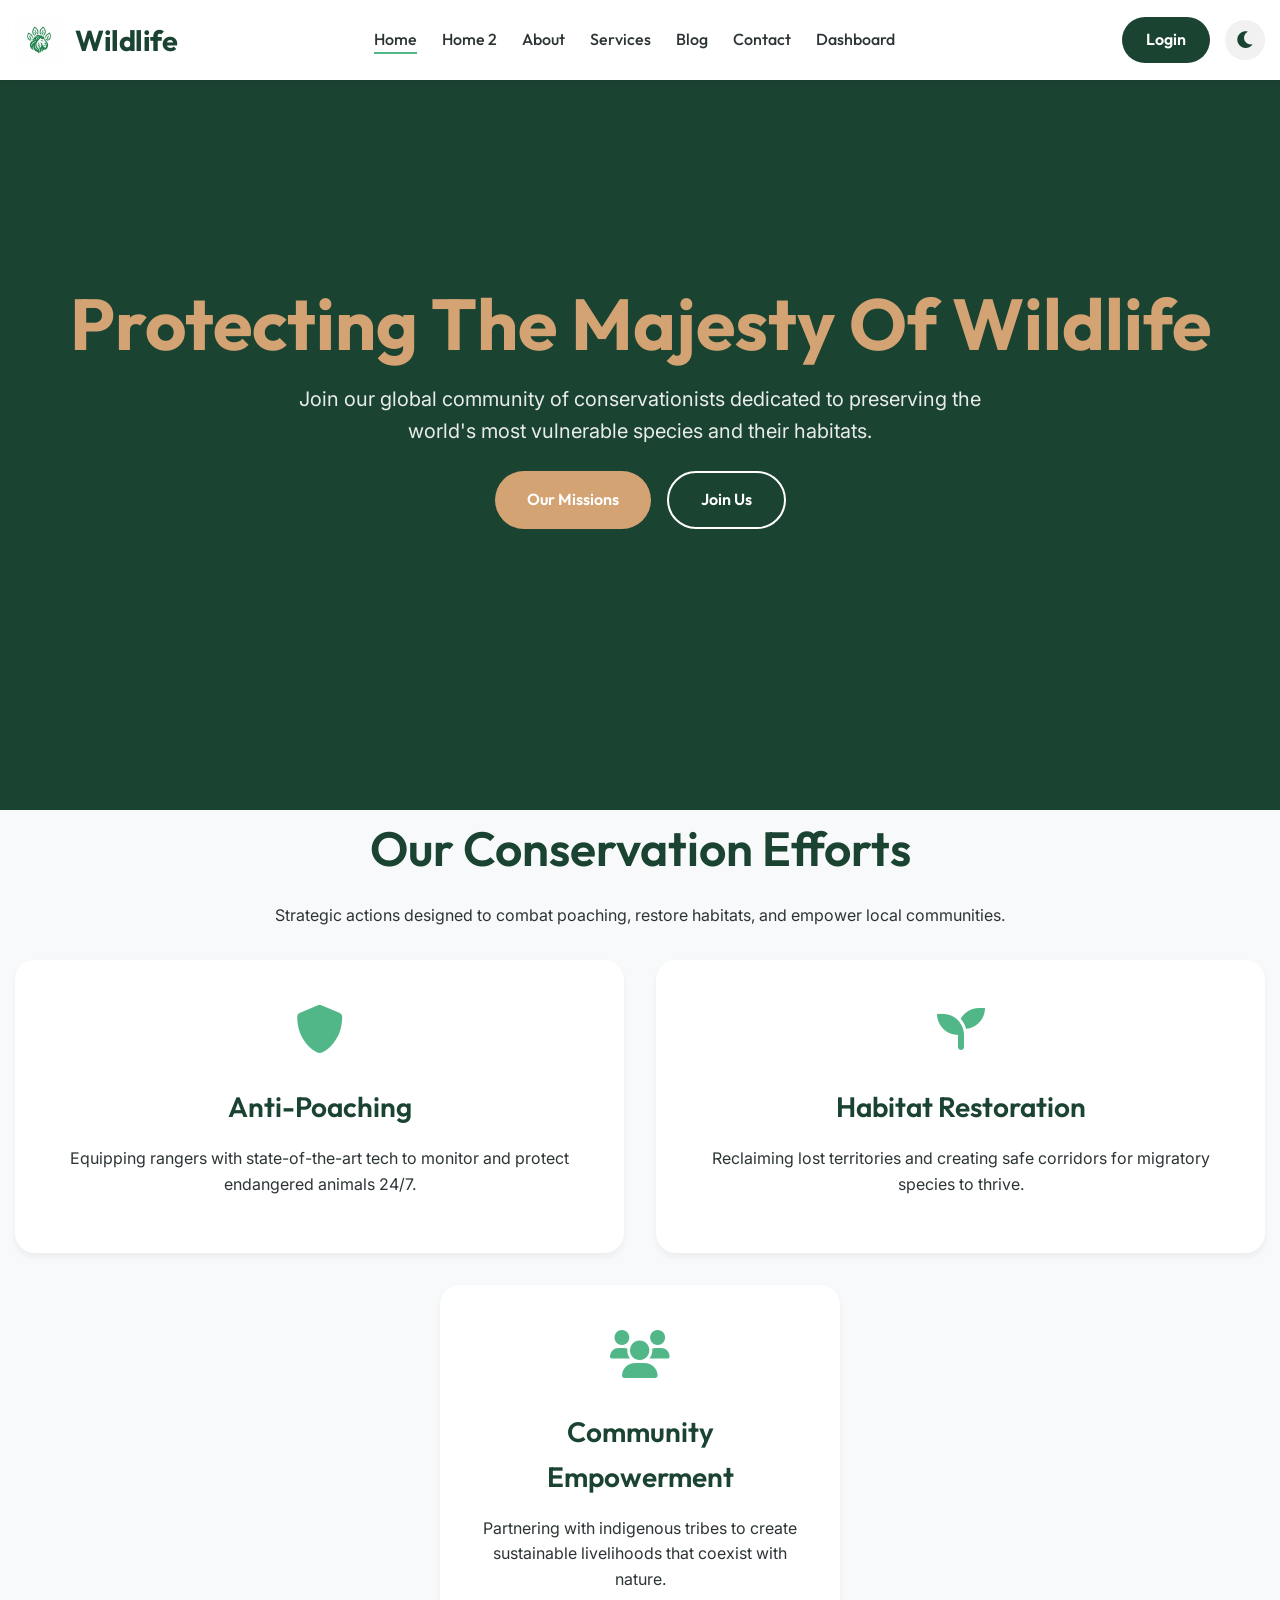
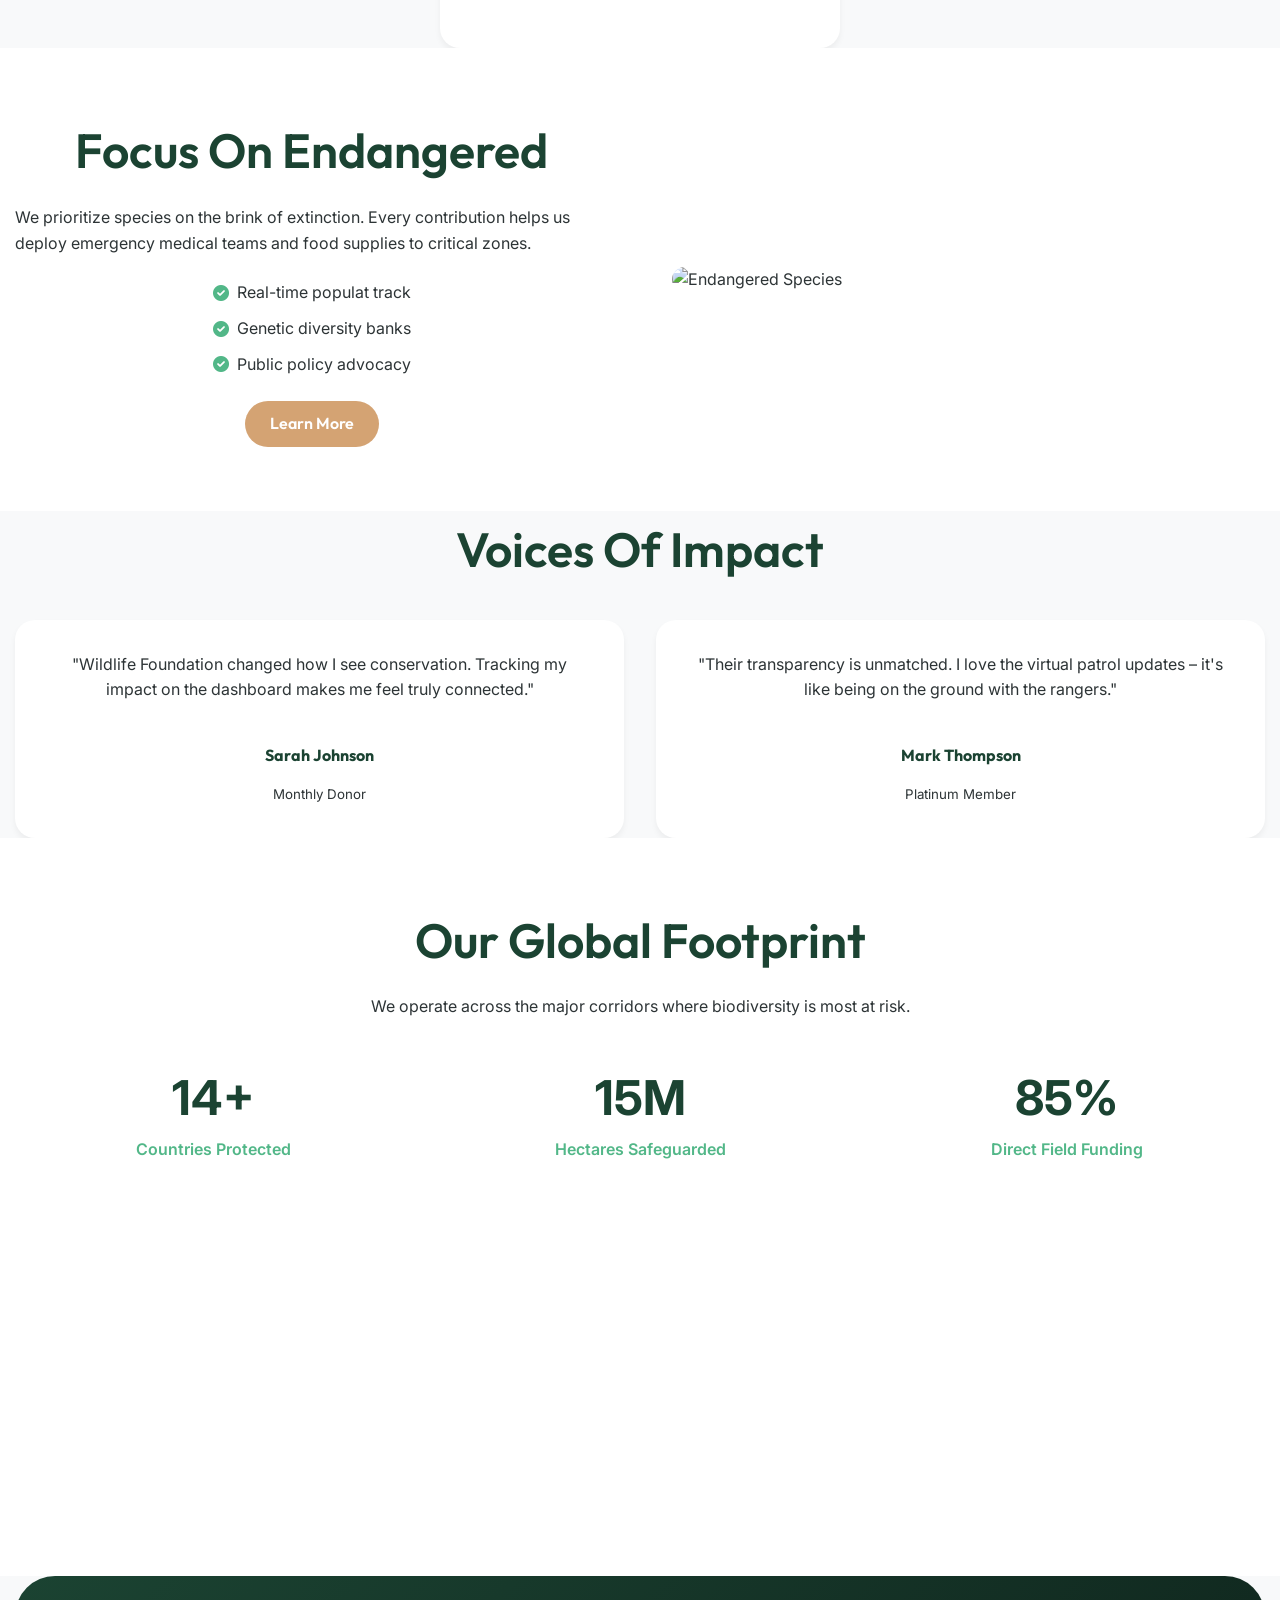
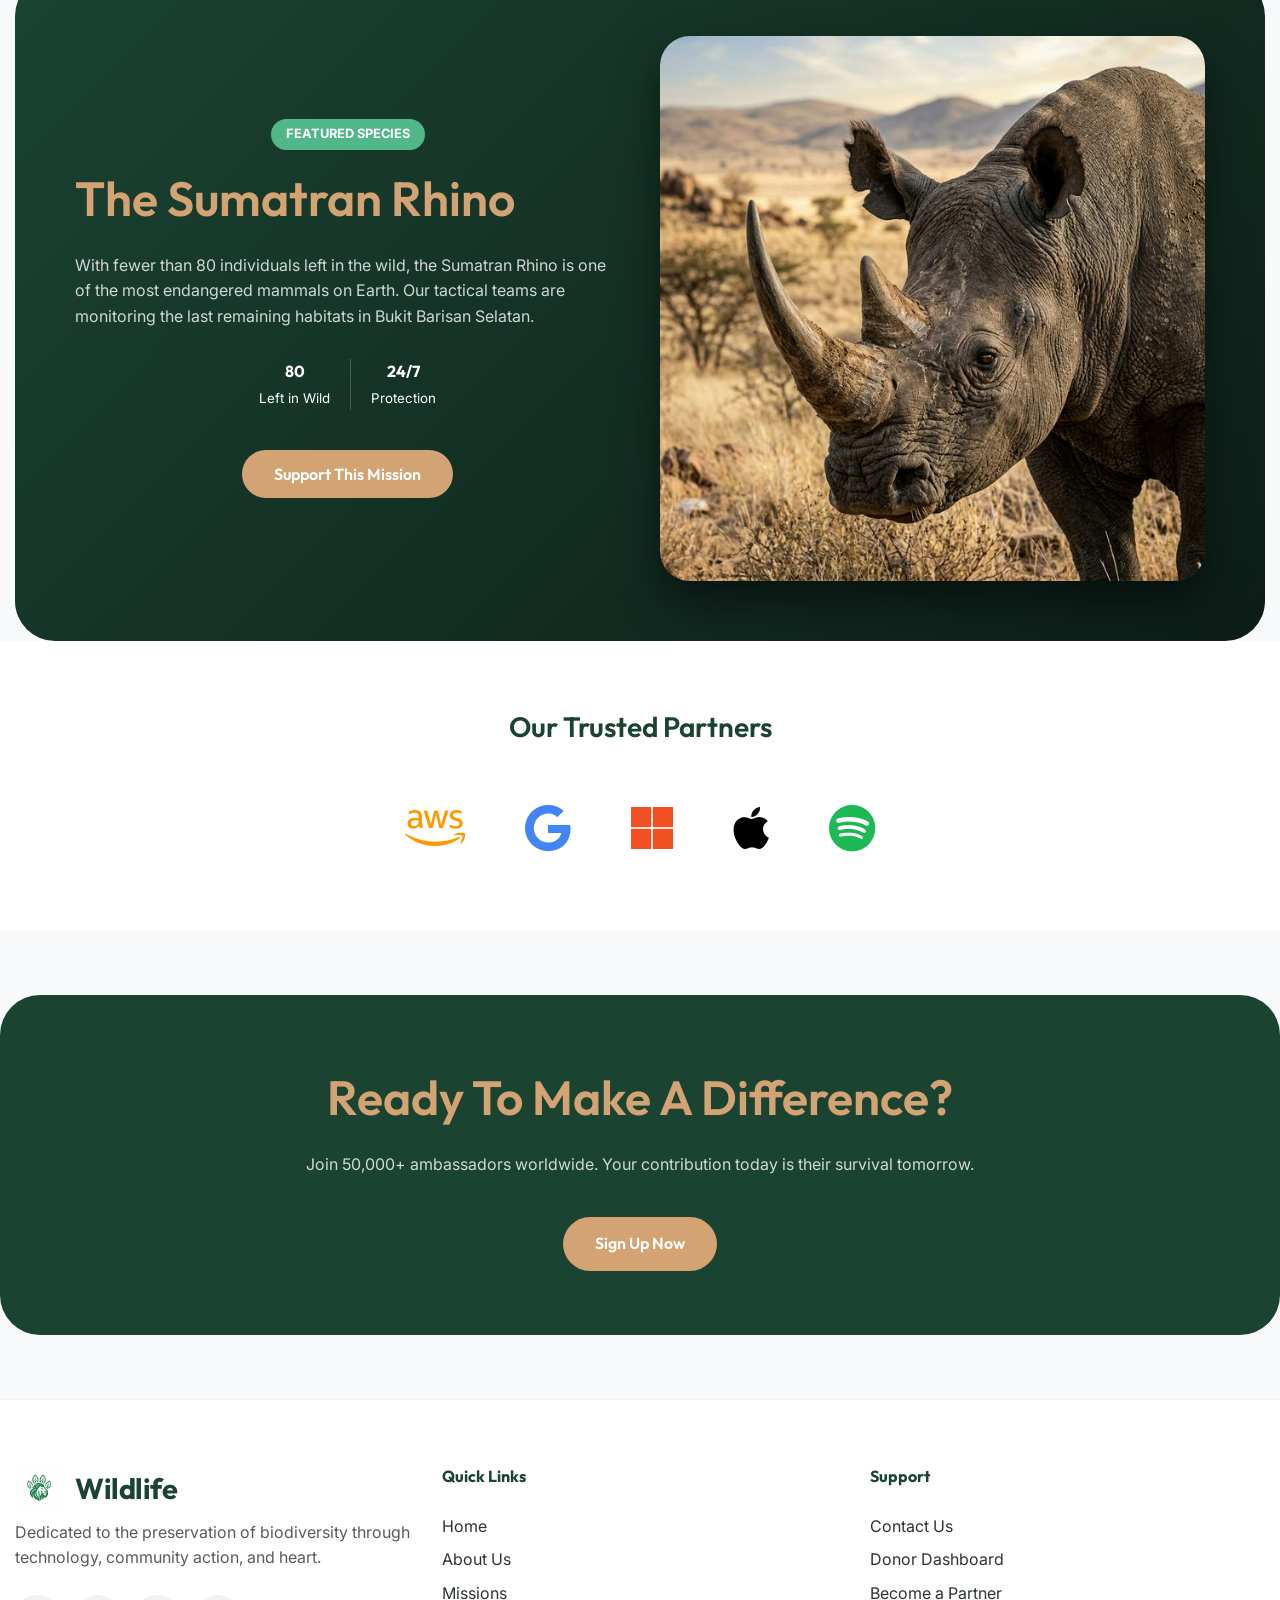
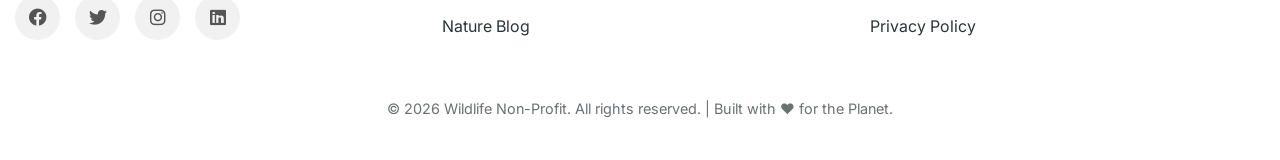
==== pages/index.html @ 568a752e "Initial commit" ====
<!DOCTYPE html>
<html lang="en">
<head>
    <link rel="stylesheet" href="https://cdnjs.cloudflare.com/ajax/libs/font-awesome/6.5.0/css/all.min.css">
    <meta charset="UTF-8">
    <meta name="viewport" content="width=device-width, initial-scale=1.0">
    <title>Wildlife - Protect Our Planet's Natural Heritage</title>
    <meta name="description" content="Join our mission to protect endangered species and their habitats. Track your impact on our donor dashboard and support global conservation.">
    
    <!-- Google Fonts -->
    <link rel="preconnect" href="https://fonts.googleapis.com">
    <link rel="preconnect" href="https://fonts.gstatic.com" crossorigin>
    <link href="https://fonts.googleapis.com/css2?family=Outfit:wght@300;400;600;700&family=Inter:wght@300;400;500;600&display=swap" rel="stylesheet">
    
    <!-- Icons -->
    <link rel="stylesheet" href="https://cdnjs.cloudflare.com/ajax/libs/font-awesome/6.0.0/css/all.min.css">
    
    <!-- Stylesheets -->
    <link rel="stylesheet" href="../assets/css/style.css">
    <link rel="stylesheet" href="../assets/css/dark-mode.css">
    <link rel="stylesheet" href="../assets/css/rtl.css">
    
    <!-- Favicon -->
    <link rel="icon" type="image/png" href="../assets/images/favicon.png">

    <style>
        .highlight-img {
            width: 100%;
            height: 400px;
            object-fit: cover;
            border-radius: 20px;
            margin-bottom: var(--space-l);
        }
    </style>
</head>
<body class="main-site">

    <!-- Navbar -->
    <nav class="navbar">
        <div class="container navbar-content">
            <a href="index.html" class="brand">
                <img src="../assets/images/favicon.png" alt="Wildlife" class="brand-logo">
                <span class="brand-text">Wildlife</span>
            </a>

            <ul class="nav-links">
                <li><a href="index.html" class="nav-item active">Home</a></li>
                <li><a href="home2.html" class="nav-item">Home 2</a></li>
                <li><a href="about.html" class="nav-item">About</a></li>
                <li><a href="services.html" class="nav-item">Services</a></li>
                <li><a href="blog.html" class="nav-item">Blog</a></li>
                <li><a href="contact.html" class="nav-item">Contact</a></li>
                <li><a href="dashboard.html" class="nav-item">Dashboard</a></li>
            </ul>

            <div class="nav-actions">
                <a href="login.html" class="btn btn-primary login-btn">Login</a>
                <div class="theme-toggle">
                    <i class="fas fa-moon"></i>
                </div>
                <div class="hamburger">
                    <span></span>
                    <span></span>
                    <span></span>
                </div>
            </div>
        </div>
    </nav>

    <!-- Hero Section -->
    <section class="hero-section">
        <img src="https://www.shutterstock.com/image-photo/ing-lion-cub-wildlife-animals-600nw-2597617703.jpg" alt="Wildlife Majesty" class="hero-image">
        <div class="container hero-content">
            <h1>Protecting the Majesty of Wildlife</h1>
            <p>Join our global community of conservationists dedicated to preserving the world's most vulnerable species and their habitats.</p>
            <div class="hero-btns">
                <a href="services.html" class="btn btn-secondary">Our Missions</a>
                <a href="register.html" class="btn btn-outline" style="border-color: #fff; color: #fff;">Join Us</a>
            </div>
        </div>
    </section>

    <!-- Services Section -->
    <section class="container reveal">
        <h2>Our Conservation Efforts</h2>
        <p>Strategic actions designed to combat poaching, restore habitats, and empower local communities.</p>
        <div class="cards-grid">
            <div class="card">
                <div class="card-icon"><i class="fas fa-shield-alt"></i></div>
                <h3>Anti-Poaching</h3>
                <p>Equipping rangers with state-of-the-art tech to monitor and protect endangered animals 24/7.</p>
            </div>
            <div class="card">
                <div class="card-icon"><i class="fas fa-seedling"></i></div>
                <h3>Habitat Restoration</h3>
                <p>Reclaiming lost territories and creating safe corridors for migratory species to thrive.</p>
            </div>
            <div class="card">
                <div class="card-icon"><i class="fas fa-users"></i></div>
                <h3>Community Empowerment</h3>
                <p>Partnering with indigenous tribes to create sustainable livelihoods that coexist with nature.</p>
            </div>
        </div>
    </section>

    <!-- Highlights Section -->
    <section style="background-color: var(--white);" class="reveal">
        <div class="container">
            <div style="display: grid; grid-template-columns: repeat(auto-fit, minmax(350px, 1fr)); gap: var(--space-xxl); align-items: center;">
                <div class="text-start">
                    <h2>Focus on Endangered</h2>
                    <p style="text-align: left; margin-left: 0;">We prioritize species on the brink of extinction. Every contribution helps us deploy emergency medical teams and food supplies to critical zones.</p>
                    <ul style="text-align: left; margin-bottom: var(--space-l);">
                        <li><i class="fas fa-check-circle" style="color: var(--accent-color);"></i> Real-time populat track</li>
                        <li><i class="fas fa-check-circle" style="color: var(--accent-color);"></i> Genetic diversity banks</li>
                        <li><i class="fas fa-check-circle" style="color: var(--accent-color);"></i> Public policy advocacy</li>
                    </ul>
                    <a href="services.html" class="btn btn-secondary">Learn More</a>
                </div>
                <div
                    class="img-box">
    <img src="https://meclarkeconsulting.com/wp-content/uploads/2021/06/unicorn_2.jpeg"
         alt="Endangered Species"></div>
            </div>
        </div>
    </section>

    <!-- Testimonials -->
    <section class="container reveal">
        <h2>Voices of Impact</h2>
        <div class="cards-grid">
            <div class="card">
                <p>"Wildlife Foundation changed how I see conservation. Tracking my impact on the dashboard makes me feel truly connected."</p>
                <h4 style="margin-top: var(--space-m);">Sarah Johnson</h4>
                <small>Monthly Donor</small>
            </div>
            <div class="card">
                <p>"Their transparency is unmatched. I love the virtual patrol updates – it's like being on the ground with the rangers."</p>
                <h4 style="margin-top: var(--space-m);">Mark Thompson</h4>
                <small>Platinum Member</small>
            </div>
        </div>
    </section>

    <!-- EXTRA SECTION 1: GLOBAL IMPACT MAP -->
    <section style="background-color: var(--white);" class="reveal">
        <div class="container text-center">
            <h2>Our Global Footprint</h2>
            <p>We operate across the major corridors where biodiversity is most at risk.</p>
            <div class="impact-stats">
                <div class="stat-box">
                    <div style="font-size: 3rem; color: var(--primary-color); font-weight: 700;">14+</div>
                    <div style="color: var(--accent-color); font-weight: 600;">Countries Protected</div>
                </div>
                <div class="stat-box">
                    <div style="font-size: 3rem; color: var(--primary-color); font-weight: 700;">15M</div>
                    <div style="color: var(--accent-color); font-weight: 600;">Hectares Safeguarded</div>
                </div>
                <div class="stat-box">
                    <div style="font-size: 3rem; color: var(--primary-color); font-weight: 700;">85%</div>
                    <div style="color: var(--accent-color); font-weight: 600;">Direct Field Funding</div>
                </div>
            </div>
            <div style="margin-top: 50px; border-radius: 30px; overflow: hidden; height: 300px;">
    <iframe 
        src="https://www.google.com/maps?q=0,0&z=2&output=embed"
        width="100%" 
        height="100%" 
        style="border:0;" 
        allowfullscreen="" 
        loading="lazy">
    </iframe>
</div>
        </div>
    </section>

    <!-- EXTRA SECTION 2: SPECIES OF THE MONTH -->
        <section class="container reveal">
            <div class="species-highlight">
                <div class="species-info">
                    <span style="background: var(--accent-color); padding: 5px 15px; border-radius: 20px; font-size: 0.8rem; font-weight: 700; text-transform: uppercase;">Featured Species</span>
                    <h2>The Sumatran Rhino</h2>
                    <p>With fewer than 80 individuals left in the wild, the Sumatran Rhino is one of the most endangered mammals on Earth. Our tactical teams are monitoring the last remaining habitats in Bukit Barisan Selatan.</p>
                    <div style="display: flex; gap: 20px; margin-top: 30px; justify-content: center;">
                        <div style="text-align: center; border-right: 1px solid rgba(255,255,255,0.2); padding-right: 20px;">
                            <h4 style="color: white; margin: 0;">80</h4>
                            <small>Left in Wild</small>
                        </div>
                        <div style="text-align: center;">
                            <h4 style="color: white; margin: 0;">24/7</h4>
                            <small>Protection</small>
                        </div>
                    </div>
                    <button class="btn btn-secondary" style="margin-top: 40px;">Support This Mission</button>
                </div>
                <div>
                    <img src="../assets/images/endangered.png" alt="Rhino" style="width: 100%; border-radius: 30px; box-shadow: 0 20px 40px rgba(0,0,0,0.5);">
                </div>
            </div>
        </section>

    <!-- EXTRA SECTION 3: PARTNERS & AMBASSADORS -->
    <section style="background-color: var(--white);" class="reveal">
    <div class="container text-center">
        <h3 class="partners-title">Our Trusted Partners</h3>

        <div class="partners">
            <i class="fab fa-aws"></i>
            <i class="fab fa-google"></i>
            <i class="fab fa-microsoft"></i>
            <i class="fab fa-apple"></i>
            <i class="fab fa-spotify"></i>
        </div>
    </div>
</section>

    <!-- CTA -->
    <section class="container reveal" style="padding: var(--space-xxl) 0;">
        <div style="background: var(--primary-color); padding: var(--space-xxl); border-radius: 40px; color: var(--white); text-align: center;">
            <h2 style="color: var(--secondary-color);">Ready to make a difference?</h2>
            <p style="color: rgba(255,255,255,0.8);">Join 50,000+ ambassadors worldwide. Your contribution today is their survival tomorrow.</p>
            <a href="register.html" class="btn btn-secondary" style="margin-top: var(--space-m);">Sign Up Now</a>
        </div>
    </section>

    <!-- Footer -->
    <footer>
        <div class="container">
            <div class="footer-grid">
                <div class="footer-col">
                    <a href="index.html" class="brand">
                        <img src="../assets/images/favicon.png" alt="Wildlife" class="brand-logo">
                        <span class="brand-text">Wildlife</span>
                    </a>
<p class="footer-desc">
    Dedicated to the preservation of biodiversity through technology, community action, and heart.
</p>                    <div class="social-links">
                        <a href="#"><i class="fab fa-facebook"></i></a>
                        <a href="#"><i class="fab fa-twitter"></i></a>
                        <a href="#"><i class="fab fa-instagram"></i></a>
                        <a href="#"><i class="fab fa-linkedin"></i></a>
                    </div>
                </div>
                <div class="footer-col">
                    <h4>Quick Links</h4>
                    <ul class="footer-links">
                        <li><a href="index.html">Home</a></li>
                        <li><a href="about.html">About Us</a></li>
                        <li><a href="services.html">Missions</a></li>
                        <li><a href="blog.html">Nature Blog</a></li>
                    </ul>
                </div>
                <div class="footer-col">
                    <h4>Support</h4>
                    <ul class="footer-links">
                        <li><a href="contact.html">Contact Us</a></li>
                        <li><a href="dashboard.html">Donor Dashboard</a></li>
                        <li><a href="register.html">Become a Partner</a></li>
                        <li><a href="#">Privacy Policy</a></li>
                    </ul>
                </div>
            </div>
            <div class="footer-bottom">
                <p>&copy; 2026 Wildlife Non-Profit. All rights reserved. | Built with &hearts; for the Planet.</p>
            </div>
        </div>
    </footer>

    <!-- Scripts -->
    <script src="../assets/js/main.js"></script>
</body>
</html>
---- assets/css/style.css ----
/*
    Wildlife Conservation Non-Profit - Premium Website Design System
    Created by: Antigravity
    Primary Color: Deep Jungle Green
    Secondary Color: Earthy Sand
    Accent: Leaf Green
*/

@import url('https://fonts.googleapis.com/css2?family=Outfit:wght@300;400;600;700&family=Inter:wght@300;400;500;600&display=swap');

:root {
    /* Color Palette */
    --primary-color: #1B4332;
    --secondary-color: #D4A373;
    --accent-color: #52B788;
    --text-color: #2D3436;
    --text-light: #636E72;
    --bg-color: #F8F9FA;
    --white: #FFFFFF;
    --dark-bg: #0C1D17;
    --error: #D63031;
    --success: #00B894;

    /* Typography */
    --font-heading: 'Outfit', sans-serif;
    --font-body: 'Inter', sans-serif;

    /* Spacing */
    --space-xs: 4px;
    --space-s: 8px;
    --space-m: 16px;
    --space-l: 24px;
    --space-xl: 32px;
    --space-xxl: 64px;

    /* Transitions */
    --transition: all 0.3s cubic-bezier(0.4, 0, 0.2, 1);
    
    /* Shadow */
    --shadow: 0 10px 30px rgba(0, 0, 0, 0.1);
    --shadow-soft: 0 4px 6px rgba(0, 0, 0, 0.05);

    /* Container Width */
    --container-width: 1200px;
}

/* Reset & Base */
*, *::before, *::after {
    margin: 0;
    padding: 0;
    box-sizing: border-box;
}

html {
    scroll-behavior: smooth;
    font-size: 16px;
}

body {
    font-family: var(--font-body);
    color: var(--text-color);
    background-color: var(--bg-color);
    line-height: 1.6;
    overflow-x: hidden;
    transition: var(--transition);
}

img {
    max-width: 100%;
    display: block;
}

a {
    text-decoration: none;
    color: inherit;
    transition: var(--transition);
}

ul {
    list-style: none;
}

/* Global Alignment Rules */
h1, h2, h3, h4, h5, h6 {
    font-family: var(--font-heading);
    text-align: center;
    margin-bottom: var(--space-m);
    color: var(--primary-color);
    text-transform: capitalize;
}

p {
    text-align: center;
    max-width: 800px;
    margin: 0 auto var(--space-l);
}

.container {
    max-width: var(--container-width);
    margin: 0 auto;
    padding: 0 var(--space-l);
}

section {
    padding: var(--space-xxl) 0;
}

/* Typography Scale */
h1 { font-size: clamp(2.5rem, 5vw, 4rem); font-weight: 700; line-height: 1.2; }
h2 { font-size: clamp(2rem, 4vw, 3rem); font-weight: 600; }
h3 { font-size: 1.75rem; font-weight: 600; }

/* Buttons */
.btn {
    display: inline-flex;
    align-items: center;
    justify-content: center;
    padding: 14px 32px;
    border-radius: 50px;
    font-weight: 600;
    cursor: pointer;
    border: none;
    transition: var(--transition);
    gap: 8px;
    font-family: var(--font-heading);
    font-size: 1rem;
    text-align: center;
}

.btn-primary {
    background-color: var(--primary-color);
    color: var(--white);
}

.btn-primary:hover {
    background-color: var(--accent-color);
    transform: translateY(-3px);
    box-shadow: 0 10px 20px rgba(82, 183, 136, 0.3);
}

.btn-secondary {
    background-color: var(--secondary-color);
    color: var(--white);
}

.btn-secondary:hover {
    background-color: var(--primary-color);
    transform: translateY(-3px);
}

.btn-outline {
    border: 2px solid var(--primary-color);
    color: var(--primary-color);
    background: transparent;
}

.btn-outline:hover {
    background-color: var(--primary-color);
    color: var(--white);
}

/* Navbar */
.navbar {
    position: fixed;
    top: 0;
    left: 0;
    width: 100%;
    height: 80px;
    background-color: var(--white) !important;
    backdrop-filter: blur(10px);
    z-index: 1000;
    display: flex;
    align-items: center;
    box-shadow: var(--shadow-soft);
    transition: var(--transition);
}

.navbar-content {
    display: flex;
    justify-content: space-between;
    align-items: center;
    width: 100%;
}

/* Standard Branding System */
.brand {
    display: inline-flex;
    align-items: center;
    gap: 12px;
    font-family: var(--font-heading);
    text-decoration: none;
    transition: var(--transition);
}

.brand-logo {
    height: 48px;
    width: auto;
    object-fit: contain;
}

.brand-text {
    font-size: 1.8rem;
    font-weight: 700;
    letter-spacing: -0.5px;
    color: var(--primary-color) !important; /* Force brand color in both themes */
}

/* Header & Navbar Fixes */
.main-site .navbar-content {
    display: flex;
    justify-content: space-between !important; /* Force spread for main site (Left/Center/Right) */
    align-items: center;
}

.main-site .nav-actions {
    display: flex;
    align-items: center;
    gap: 15px;
}

.nav-links {
    display: flex;
    gap: 25px;
    align-items: center;
    margin-right: 30px;
}

/* Footer Fixes */
footer {
    background-color: var(--white) !important;
    color: var(--text-color) !important;
    border-top: 1px solid rgba(0,0,0,0.05);
}

footer .brand-text {
    color: var(--primary-color) !important;
}

footer h4 { color: var(--primary-color) !important; }
footer .footer-links a, footer p { color: var(--text-color) !important; }

/* Dark Mode Overrides for Consistency */
[data-theme="dark"] .navbar {
    background-color: #e8f5e9 !important; /* Very light green for header in dark mode */
}

[data-theme="dark"] footer {
    background-color: #e8f5e9 !important; /* Very light green to match header */
}

[data-theme="dark"] .nav-links a,
[data-theme="dark"] .brand-text {
    color: #1b4332 !important; /* Keep text dark green for contrast */
}
@media (min-width: 769px) {
    [data-theme="dark"] .nav-links {
        background: transparent !important; /* Remove unwanted box only on desktop */
    }
}
.nav-item {
    font-weight: 500;
    font-family: var(--font-heading);
    position: relative;
}

.nav-item::after {
    content: '';
    position: absolute;
    bottom: -5px;
    left: 0;
    width: 0;
    height: 2px;
    background-color: var(--accent-color);
    transition: var(--transition);
}

.nav-item:hover::after,
.nav-item.active::after {
    width: 100%;
}

.theme-toggle {
    cursor: pointer;
    font-size: 1.2rem;
    padding: 8px;
    border-radius: 50%;
    background: #f1f2f6;
    display: flex;
    align-items: center;
    justify-content: center;
}

.login-btn {
    padding: 10px 24px !important;
}

/* Card System */
.cards-grid {
    display: grid;
    grid-template-columns: 1fr;
    gap: var(--space-xl);
    margin-top: var(--space-xl);
}

@media (min-width: 600px) {
    .cards-grid {
        grid-template-columns: repeat(2, 1fr);
    }
}

@media (min-width: 1024px) {
    .cards-grid {
        grid-template-columns: repeat(auto-fit, minmax(300px, 1fr));
    }
}

.card {
    background: var(--white);
    padding: var(--space-xl);
    border-radius: 20px;
    box-shadow: var(--shadow-soft);
    display: flex;
    flex-direction: column;
    align-items: center;
    text-align: center;
    transition: var(--transition);
    height: 100%; /* Equal height */
    justify-content: center;
}

.card:hover {
    transform: translateY(-10px);
    box-shadow: var(--shadow);
}

.card-icon {
    font-size: 3rem;
    margin-bottom: var(--space-m);
    color: var(--accent-color);
}

/* Footer */
footer {
    background-color: var(--primary-color);
    color: var(--white);
    padding: var(--space-xxl) 0 var(--space-m);
}

.footer-grid {
    display: grid;
    grid-template-columns: repeat(auto-fit, minmax(200px, 1fr));
    gap: var(--space-xl);
    margin-bottom: var(--space-xl);
}

.footer-col h4 {
    color: var(--secondary-color);
    text-align: left;
    margin-bottom: var(--space-l);
}

.footer-col p {
    text-align: left;
    margin-left: 0;
    opacity: 0.8;
}

.footer-links li {
    margin-bottom: var(--space-s);
}

.footer-links a:hover {
    color: var(--secondary-color);
    padding-left: 5px;
}

.social-links {
    display: flex;
    gap: var(--space-m);
    margin-top: var(--space-m);
}

.social-links a {
    font-size: 1.5rem;
}

.footer-bottom {
    border-top: 1px solid rgba(255, 255, 255, 0.1);
    padding-top: var(--space-m);
    text-align: center;
    font-size: 0.9rem;
    opacity: 0.7;
}

/* Mobile Nav */
.hamburger {
    display: none;
    cursor: pointer;
    flex-direction: column;
    gap: 6px;
}

.hamburger span {
    width: 25px;
    height: 3px;
    background-color: var(--primary-color);
    border-radius: 3px;
    transition: var(--transition);
}

/* Utilities */
.text-center { text-align: center; }
.m-auto { margin-left: auto; margin-right: auto; }
.flex-center { display: flex; align-items: center; justify-content: center; }
.flex-column { flex-direction: column; }

/* Sticky/Animations */
.reveal {
    opacity: 0;
    transform: translateY(30px);
    transition: all 0.8s ease-out;
}

.reveal.active {
    opacity: 1;
    transform: translateY(0);
}

/* Dark Mode Variables */
[data-theme="dark"] {
    --bg-color: #05110E;
    --text-color: #E0E0E0;
    --white: #0C1D17;
    --shadow-soft: 0 4px 6px rgba(0, 0, 0, 0.5);
    --text-light: #A0A0A0;
    --navbar-bg: rgba(12, 29, 23, 0.9);
}

/* Dark Mode Branding Consistency - Standardized Light Header/Footer for Brand Integrity */
[data-theme="dark"] .navbar {
    background-color: #e8f5e9 !important; /* Very light green */
    color: #1b4332 !important;
    box-shadow: 0 5px 15px rgba(0,0,0,0.2);
}

[data-theme="dark"] footer {
    background-color: #e8f5e9 !important; /* Very light green to match header */
    color: #1b4332 !important;
}

[data-theme="dark"] .brand-text {
    color: #1b4332 !important; /* Consistent dark green brand */
}

[data-theme="dark"] .nav-links a {
    color: #1b4332 !important;
}

[data-theme="dark"] .nav-links {
    background: transparent !important; /* Fix mobile menu background issue */
}

[data-theme="dark"] .brand-logo {
    filter: none !important; /* No inversion - keep original colors on light background */
}

[data-theme="dark"] footer h4,
[data-theme="dark"] footer p,
[data-theme="dark"] footer .footer-links a,
[data-theme="dark"] footer .social-links a {
    color: #1b4332 !important;
}

/* Auth Pages Dark Mode Support */
[data-theme="dark"] .auth-card {
    background-color: #0c1d17;
    color: #e0e0e0;
    box-shadow: 0 30px 60px rgba(0, 0, 0, 0.6);
}

[data-theme="dark"] .auth-card h1 {
    color: var(--secondary-color);
}

[data-theme="dark"] .form-control {
    background-color: #1b4332;
    border-color: rgba(255,255,255,0.1);
    color: white;
}

[data-theme="dark"] .btn-email-alt {
    background-color: #1b4332;
    color: #e0e0e0;
}

/* Mobile Nav & Interactive Tools */
.hamburger {
    display: none;
    cursor: pointer;
    flex-direction: column;
    gap: 6px;
}

.hamburger span {
    width: 25px;
    height: 3px;
    background-color: var(--primary-color);
    border-radius: 3px;
    transition: var(--transition);
}

.theme-toggle {
    cursor: pointer;
    width: 40px;
    height: 40px;
    background-color: #f1f1f1;
    border-radius: 50%;
    display: flex;
    align-items: center;
    justify-content: center;
    color: var(--primary-color);
    transition: var(--transition);
}

.theme-toggle:hover {
    background-color: var(--accent-color);
    color: var(--white);
}

/* Base Hamburger (Hidden on Desktop) */
.hamburger {
    display: none;
    flex-direction: column;
    gap: 5px;
    cursor: pointer;
}

.hamburger span {
    display: block;
    width: 25px;
    height: 3px;
    background-color: var(--primary-color);
    border-radius: 3px;
    transition: var(--transition);
}

[data-theme="dark"] .hamburger span {
    background-color: var(--white);
}

/* Responsive */
@media (max-width: 1024px) {
    .container { max-width: 900px; }
}

@media (max-width: 768px) {
    /* Show hamburger on mobile main site */
    .main-site .hamburger { display: flex; }
    
    /* Neatly center the dynamically moved elements in the mobile menu */
    .nav-links .login-btn { 
        margin-top: 30px; 
        text-align: center; 
        width: 100%;
    }
    .nav-links .theme-toggle { 
        margin-top: 20px; 
        margin-left: auto; 
        margin-right: auto; 
    }

    .nav-links {
        position: fixed;
        right: 0;
        transform: translateX(120%); /* push extra 20% to completely hide the box-shadow edge */
        top: 80px;
        flex-direction: column;
        background-color: var(--white);
        width: 100%;
        height: calc(100vh - 80px);
        padding: var(--space-xl);
        transition: 0.5s transform;
        box-shadow: var(--shadow);
    }
    
    /* Dark mode support for mobile menu */
    [data-theme="dark"] .nav-links {
        background-color: #0c1d17 !important;
        box-shadow: 0 10px 30px rgba(0,0,0,0.5);
        border-radius: 0 0 0 20px; /* Optional clean corners */
        z-index: 1005; /* Ensures it sits tightly above content */
    }

    [data-theme="dark"] .nav-links a {
        color: #ffffff !important;
    }

    [data-theme="dark"] .nav-links a:hover {
        color: var(--accent-color) !important;
    }

    .nav-links.active {
        transform: translateX(0);
    }
}

@media (max-width: 360px) {
    .container { padding: 0 var(--space-m); }
    h1 { font-size: 2rem; }
}
/* --- Responsive Grid & Layout Fixes --- */
.container {
    max-width: var(--container-width);
    margin: 0 auto;
    padding: 0 var(--space-l);
}

.cards-grid {
    display: grid;
    grid-template-columns: 1fr;
    gap: 2rem;
    margin-top: var(--space-xl);
}

@media (min-width: 768px) {
    .cards-grid {
        grid-template-columns: repeat(2, 1fr);
    }
}

@media (min-width: 1024px) {
    .cards-grid {
        grid-template-columns: repeat(auto-fit, minmax(300px, 1fr));
    }
}

/* Extra Sections Styling */
.impact-stats {
    display: flex;
    flex-wrap: wrap;
    justify-content: center;
    gap: 30px;
    margin-top: 40px;
}

.stat-box {
    flex: 1;
    min-width: 260px;
}

.species-highlight {
    background: linear-gradient(135deg, #1b4332 0%, #0c1d17 100%);
    padding: 60px;
    border-radius: 40px;
    color: white;
    display: grid;
    grid-template-columns: repeat(auto-fit, minmax(300px, 1fr));
    gap: 40px;
    align-items: center;
}

.species-info { text-align: left; }
.species-info h2 { color: var(--secondary-color) !important; text-align: left; margin-left: 0; }
.species-info p { text-align: left; color: rgba(255,255,255,0.8); }

.roadmap-grid {
    display: grid;
    grid-template-columns: repeat(auto-fit, minmax(280px, 1fr));
    gap: 30px;
    margin-top: 40px;
}

.roadmap-step {
    text-align: center;
    padding: 30px;
    background: var(--white);
    border-radius: 24px;
    box-shadow: var(--shadow-soft);
}

.roadmap-step .step-num {
    width: 60px;
    height: 60px;
    background: var(--primary-color);
    color: white;
    border-radius: 50%;
    margin: 0 auto 20px;
    display: flex;
    align-items: center;
    justify-content: center;
    font-weight: 700;
}

/* Mobile Overrides (Max 768px) */
@media (max-width: 768px) {
    .species-highlight {
        padding: 40px 20px;
        grid-template-columns: 1fr;
        text-align: center;
    }
    .species-info, .species-info h2, .species-info p {
        text-align: center;
    }
    .species-highlight img {
        max-width: 100%;
        margin-top: 20px;
    }
    .impact-stats {
        flex-direction: column;
    }
}

/* Mobile Small (Max 360px) */
@media (max-width: 360px) {
    .container { padding: 0 15px; }
    h1 { font-size: 2.2rem; }
    section { padding: 40px 0; }
    .btn { width: 100%; }
    .stat-box { min-width: 100%; }
}

/* User Specific Layout Fixes */
.text-start ul {
    text-align: center;
    padding-left: 0;
}

.text-start .btn {
    display: block;
    margin: 0 auto;
}
.cards-grid {
    display: grid;
    grid-template-columns: repeat(2, 1fr); /* 2 cards in first row */
    gap: 2rem;
}

.cards-grid .card:nth-child(3) {
    grid-column: 1 / -1;   /* Take full row */
    justify-self: center;  /* Center horizontally */
    max-width: 400px;      /* Optional: control width */
}

/* User Specific Layout Fix (Mobile 360px Vertical Stack) */
@media (max-width: 360px) {
    .cards-grid {
        grid-template-columns: 1fr !important;
    }
}
/* Center only the list */
.text-start ul {
    text-align: center;
    padding-left: 0;
    list-style: none;
}

.text-start ul li {
    margin-bottom: 10px;
}

/* Center + reduce button width */
.text-start .btn {
    display: block;
    width: fit-content;
    padding: 10px 25px;   /* reduces width */
    margin: 20px auto 0;  /* centers */
}
.text-start ul li {
    display: flex;
    align-items: center;
    justify-content: center;
    gap: 8px;
}
/* Center the badge */
.species-info span {
    display: block;
    width: fit-content;
    margin: 0 auto 10px;
    text-align: center;
}

/* Center the button */
.species-info .btn {
    display: block;
    width: fit-content;
    margin: 40px auto 0;
}
.species-info {
    text-align: center;
}
.partners {
    display: flex;
    flex-wrap: wrap;
    justify-content: center;
    align-items: center;
    gap: 60px;
    margin-top: 40px;
}

.partners i {
    font-size: 3rem;
    transition: all 0.3s ease;
    cursor: pointer;
}

/* FORCE colors (important added) */
.fa-aws { color: #FF9900 !important; }
.fa-google { color: #4285F4 !important; }
.fa-microsoft { color: #F25022 !important; }
.fa-apple { color: #000000 !important; }
.fa-spotify { color: #1DB954 !important; }

/* Hover */
.partners i:hover {
    transform: translateY(-10px) scale(1.2);
    filter: drop-shadow(0 10px 20px rgba(0,0,0,0.3));
}
.partners i {
    all: unset;
    font-family: "Font Awesome 6 Brands";
    font-size: 3rem;
    display: inline-block;
    cursor: pointer;
}
/* Container spacing */
.social-links {
    display: flex;
    gap: 15px;
}

/* Default icon style */
.social-links a {
    width: 45px;
    height: 45px;
    display: flex;
    align-items: center;
    justify-content: center;
    border-radius: 50%;
    background: #f1f1f1;
    color: #555;
    font-size: 18px;
    transition: all 0.3s ease;
    text-decoration: none;
}

/* Hover effects with brand colors */
.social-links a:hover {
    transform: translateY(-6px) scale(1.1);
    color: #fff;
}

/* Individual brand hover colors */
.social-links a:nth-child(1):hover { background: #1877F2; } /* Facebook */
.social-links a:nth-child(2):hover { background: #1DA1F2; } /* Twitter */
.social-links a:nth-child(3):hover { background: #E4405F; } /* Instagram */
.social-links a:nth-child(4):hover { background: #0A66C2; } /* LinkedIn */
.social-links a:hover {
    box-shadow: 0 10px 20px rgba(0,0,0,0.2);
}
/* Footer bottom text */
.footer-bottom p {
    color: #ccc; /* light grey for dark mode */
}
/* Footer text */
.footer-links a,
.footer p {
    color: #ccc;  /* light color for dark mode */
    text-decoration: none;
    transition: 0.3s;
}

/* Hover effect */
.footer-links a:hover {
    color: #fff;
    padding-left: 5px; /* smooth slide effect */
}

/* Footer paragraph */
.footer p {
    color: #ffffff;
    line-height: 1.6;
}

/* Optional: list spacing */
.footer-links li {
    margin-bottom: 8px;
}
.footer-links a:hover {
    color: var(--accent-color);
}
.footer p {
    color: #ffffff !important;
}
.footer-desc {
    color: #aaa;
    line-height: 1.6;
}
body.dark-mode .footer-desc {
    color: #ffffff;
}
.footer-desc {
    color: #ffffff;
    line-height: 1.6;
}
body.dark-mode .footer-desc {
    color: #ccc;
}
/* Standard Hero Section (based on Home 2) */
.hero-section {
    height: 90vh; /* Slightly taller for more impact */
    min-height: 650px;
    background-color: var(--primary-color);
    display: flex;
    align-items: center;
    justify-content: center;
    color: #ffffff;
    position: relative;
    overflow: hidden;
    padding: 0;
}

.hero-image {
    position: absolute;
    top: 0;
    left: 0;
    width: 100%;
    height: 100%;
    object-fit: cover;
    clip-path: none; /* Removed the split-screen clip path */
    filter: blur(5px) brightness(0.4); /* Darkened and blurred for premium background feel */
    opacity: 1;
    z-index: 1;
    transition: var(--transition);
}

.hero-content {
    width: 100%;
    max-width: 900px;
    position: relative;
    z-index: 2;
    text-align: center;
    padding: 0 var(--space-l);
}

.hero-content h1 {
    text-align: center;
    margin-left: auto;
    margin-right: auto;
    color: var(--secondary-color) !important;
    font-size: clamp(2.5rem, 6vw, 4.5rem);
    margin-bottom: var(--space-m);
}

.hero-content p {
    text-align: center;
    margin-left: auto;
    margin-right: auto;
    color: #ffffff !important;
    font-size: 1.25rem;
    max-width: 700px;
    opacity: 0.9;
}

.hero-btns {
    display: flex;
    gap: var(--space-m);
    justify-content: center;
    margin-top: var(--space-l);
}

@media (max-width: 768px) {
    .hero-section { height: auto; min-height: 600px; padding: 120px 0 80px; }
    .hero-content h1 { font-size: 2.8rem; }
    .hero-content p { font-size: 1.1rem; }
    .hero-btns { flex-direction: column; width: 100%; max-width: 300px; margin-left: auto; margin-right: auto; }
}

@media (max-width: 480px) {
    .hero-content h1 { font-size: 2.5rem; }
    .hero-content p { font-size: 1rem; }
}

/* User Specific Layout Fixes */
.text-start ul {
    text-align: center;
    padding-left: 0;
}

.text-start .btn {
    display: block;
    margin: 0 auto;
}
.cards-grid {
    display: grid;
    grid-template-columns: repeat(2, 1fr); /* 2 cards in first row */
    gap: 2rem;
}

.cards-grid .card:nth-child(3) {
    grid-column: 1 / -1;   /* Take full row */
    justify-self: center;  /* Center horizontally */
    max-width: 400px;      /* Optional: control width */
}
/* Center only the list */
.text-start ul {
    text-align: center;
    padding-left: 0;
    list-style: none;
}

.text-start ul li {
    margin-bottom: 10px;
}

/* Center + reduce button width */
.text-start .btn {
    display: block;
    width: fit-content;
    padding: 10px 25px;   /* reduces width */
    margin: 20px auto 0;  /* centers */
}
.text-start ul li {
    display: flex;
    align-items: center;
    justify-content: center;
    gap: 8px;
}
/* Center the badge */
.species-info span {
    display: block;
    width: fit-content;
    margin: 0 auto 10px;
    text-align: center;
}

/* Center the button */
.species-info .btn {
    display: block;
    width: fit-content;
    margin: 40px auto 0;
}
.species-info {
    text-align: center;
}
.partners {
    display: flex;
    flex-wrap: wrap;
    justify-content: center;
    align-items: center;
    gap: 60px;
    margin-top: 40px;
}

.partners i {
    font-size: 3rem;
    transition: all 0.3s ease;
    cursor: pointer;
}

/* FORCE colors (important added) */
.fa-aws { color: #FF9900 !important; }
.fa-google { color: #4285F4 !important; }
.fa-microsoft { color: #F25022 !important; }
.fa-apple { color: #000000 !important; }
.fa-spotify { color: #1DB954 !important; }

/* Hover */
.partners i:hover {
    transform: translateY(-10px) scale(1.2);
    filter: drop-shadow(0 10px 20px rgba(0,0,0,0.3));
}
.partners i {
    all: unset;
    font-family: "Font Awesome 6 Brands";
    font-size: 3rem;
    display: inline-block;
    cursor: pointer;
}
/* Container spacing */
.social-links {
    display: flex;
    gap: 15px;
}

/* Default icon style */
.social-links a {
    width: 45px;
    height: 45px;
    display: flex;
    align-items: center;
    justify-content: center;
    border-radius: 50%;
    background: #f1f1f1;
    color: #555;
    font-size: 18px;
    transition: all 0.3s ease;
    text-decoration: none;
}

/* Hover effects with brand colors */
.social-links a:hover {
    transform: translateY(-6px) scale(1.1);
    color: #fff;
}

/* Individual brand hover colors */
.social-links a:nth-child(1):hover { background: #1877F2; } /* Facebook */
.social-links a:nth-child(2):hover { background: #1DA1F2; } /* Twitter */
.social-links a:nth-child(3):hover { background: #E4405F; } /* Instagram */
.social-links a:nth-child(4):hover { background: #0A66C2; } /* LinkedIn */
.social-links a:hover {
    box-shadow: 0 10px 20px rgba(0,0,0,0.2);
}
/* Footer bottom text */
.footer-bottom p {
    color: #ccc; /* light grey for dark mode */
}
/* Footer text */
.footer-links a,
.footer p {
    color: #ccc;  /* light color for dark mode */
    text-decoration: none;
    transition: 0.3s;
}

/* Hover effect */
.footer-links a:hover {
    color: #fff;
    padding-left: 5px; /* smooth slide effect */
}

/* Footer paragraph */
.footer p {
    color: #ffffff;
    line-height: 1.6;
}

/* Optional: list spacing */
.footer-links li {
    margin-bottom: 8px;
}
.footer-links a:hover {
    color: var(--accent-color);
}
.footer p {
    color: #ffffff !important;
}
.footer-desc {
    color: #aaa;
    line-height: 1.6;
}
body.dark-mode .footer-desc {
    color: #ffffff;
}
.footer-desc {
    color: #ffffff;
    line-height: 1.6;
}
body.dark-mode .footer-desc {
    color: #ccc;
}
/* Center buttons inside service section */
.service-info .btn {
    display: block;
    width: fit-content;
    margin: 2rem auto 0; /* center horizontally */
}
/* Center the list container */
.service-info ul {
    display: flex;
    flex-direction: column;
    align-items: center;   /* centers horizontally */
    padding-left: 0;
    list-style: none;
}

/* Align icon + text properly */
.service-info ul li {
    display: flex;
    align-items: center;
    justify-content: center;
    gap: 8px;
    margin-bottom: 8px;
}
.savanna-img {
    width: 100%;
    max-width: 800px;
    height: auto;
    display: block;
    margin: var(--space-xl) auto;
    border-radius: 40px;
    box-shadow: var(--shadow);
}

/* Extra safety for small screens */
@media (max-width: 480px) {
    .savanna-img {
        border-radius: 20px;
        margin: 20px auto;
    }
}
.ambassador-grid {
    display: grid;
    grid-template-columns: repeat(2, 1fr); /* 2 cards */
    gap: var(--space-xl);
    margin-top: var(--space-m);
}

/* Center the 3rd card */
.ambassador-grid .card:nth-child(3) {
    grid-column: 1 / -1;   /* full row */
    justify-self: center;  /* center horizontally */
    max-width: 400px;
}

/* Remove any overflow issues */
.ambassador-grid .card {
    width: 100%;
}
@media (max-width: 768px) {
    .ambassador-grid {
        grid-template-columns: 1fr; /* stack */
    }

    .ambassador-grid .card:nth-child(3) {
        grid-column: auto;
        max-width: 100%;
    }
}
/* ===== GALLERY GRID ===== */
.gallery-grid {
    display: grid;
    grid-template-columns: repeat(4, 1fr); /* Desktop 4x4 */
    gap: 15px;
    margin-top: 40px;
}

/* ===== IMAGE STYLE ===== */
.gallery-grid img {
    width: 100%;
    height: 200px;
    object-fit: cover;
    border-radius: 15px;
    transition: transform 0.3s ease;
}

/* ===== HOVER EFFECT ===== */
.gallery-grid img:hover {
    transform: scale(1.05);
}

/* ===== TABLET & MOBILE (2x2) ===== */
@media (max-width: 768px) {
    .gallery-grid {
        grid-template-columns: repeat(2, 1fr);
    }
}

/* ===== EXTRA SMALL DEVICES (360px) ===== */
@media (max-width: 480px) {
    .gallery-grid img {
        height: 150px;
    }
}
/* Section spacing (prevents footer overlap) */
.newsletter-section {
    margin: 60px 0;
}

/* Box styling */
.newsletter-box {
    background: var(--accent-color);
    padding: 50px;
    border-radius: 30px;
    color: var(--primary-color);
    text-align: center;
}

/* Text */
.newsletter-box h2,
.newsletter-box p {
    color: var(--primary-color);
}

/* Form layout */
.newsletter-form {
    display: flex;
    max-width: 600px;
    margin: 30px auto 0;
    gap: 10px;
}

/* Input */
.newsletter-form input {
    flex: 1;
    padding: 15px;
    border-radius: 12px;
    border: none;
    outline: none;
}

/* Button fix */
.newsletter-form .btn {
    white-space: nowrap;
}

/* 🔥 MOBILE FIX (360px) */
@media (max-width: 480px) {
    .newsletter-box {
        padding: 25px;
    }

    .newsletter-form {
        flex-direction: column; /* stack input + button */
    }

    .newsletter-form .btn {
        width: 100%; /* full width button */
    }
}
/* Wrapper prevents overflow */
.highlight-img-wrapper {
    width: 100%;
    overflow: hidden;
}

/* Image responsive fix */
.highlight-img {
    width: 100%;
    max-width: 100%;
    height: auto;
    display: block;
    border-radius: 20px;
}

/* Mobile fix (360px) */
@media (max-width: 480px) {
    .highlight-img {
        border-radius: 15px;
    }
}
.highlight-img:hover {
    transform: scale(1.03);
    transition: 0.3s;
}
/* Prevent ANY horizontal scroll */
body {
    overflow-x: hidden;
}

/* Fix container overflow */
.container {
    width: 100%;
    max-width: 100%;
    padding-left: 15px;
    padding-right: 15px;
    box-sizing: border-box;
}

/* Image wrapper */
.img-box {
    width: 100%;
    max-width: 100%;
    overflow: hidden;
}

/* Image fix */
.img-box img {
    width: 100%;
    max-width: 100%;
    height: auto;
    display: block;
    object-fit: cover;
    border-radius: 20px;
}

/* 🔥 MAIN FIX (your issue is here) */
@media (max-width: 480px) {

    /* Fix grid causing overflow */
    div[style*="grid-template-columns"] {
        grid-template-columns: 1fr !important;
    }

    /* Remove large min widths */
    * {
        min-width: 0 !important;
    }
}
/* DARK MODE SYSTEM ALIGNMENT FOR AUTH PAGES (Matching Contact Card) */
[data-theme="dark"] .auth-card {
    background-color: #0c1d17;
    color: #e0e0e0;
    box-shadow: 0 30px 60px rgba(0, 0, 0, 0.6);
}

/* Inputs in dark mode matching contact */
[data-theme="dark"] .form-control {
    background-color: #1b4332;
    border: 1px solid rgba(255,255,255,0.05);
    color: #ffffff;
}

[data-theme="dark"] .form-control::placeholder {
    color: rgba(255,255,255,0.4);
}

/* Labels */
[data-theme="dark"] label {
    color: #cccccc;
}

/* Divider lines */
[data-theme="dark"] hr {
    border-top: 1px solid rgba(255,255,255,0.1) !important;
}

/* OR text */
[data-theme="dark"] .social-auth span {
    color: #aaaaaa;
}

/* Forgot password link */
.forgot-password {
    text-align: right;
    margin-top: 8px;
}

.forgot-password a {
    font-size: 0.85rem;
    color: var(--primary-color);
    text-decoration: none;
    font-weight: 500;
}

.forgot-password a:hover {
    text-decoration: underline;
}

[data-theme="dark"] .forgot-password a {
    color: var(--accent-color);
}

/* Brand Container in Auth Pages */
.brand-container {
    display: flex;
    justify-content: center;
    margin-bottom: 20px;
}

.brand-wrapper {
    display: flex;
    align-items: center;
    gap: 10px;
    text-decoration: none;
}

.brand-wrapper img {
    height: 48px; /* Matching standard brand-logo size */
    width: auto;
}

.brand-wrapper span {
    font-size: 1.8rem;
    font-weight: 700;
    color: var(--primary-color); /* Kept green on all themes */
}

/* Force Auth Brand Text color in dark mode */
[data-theme="dark"] .auth-card .brand-wrapper span,
[data-theme="dark"] .auth-card h1 {
    color: var(--secondary-color);
}
/* Center navbar content */
.navbar-content {
    display: flex;
    justify-content: center; /* center everything */
    align-items: center;
}

/* Ensure brand is centered properly */
.center-brand {
    display: flex;
    align-items: center;
    gap: 10px;
    text-decoration: none;
}

/* Match header styling */
.center-brand .brand-logo {
    height: 40px;
}

.center-brand .brand-text {
    font-size: 1.5rem;
    font-weight: 700;
    color: var(--primary-color);
}

/* ========================================================= */
/* GLOBAL RESPONSIVE OVERFLOW & WIDTH CLAMPING               */
/* ========================================================= */
* {
    max-width: 100%;
}

body {
    overflow-x: hidden;
}

.container {
    max-width: 100%;
    padding-left: 15px;
    padding-right: 15px;
    box-sizing: border-box; /* strictly binds padding inwards */
}

/* Images explicitly clamped without breaking inline icons */
img {
    max-width: 100%;
}

/* Override any remaining large minmax grids dynamically */
@media (max-width: 768px) {
    div[style*="grid-template-columns"],
    .cards-grid,
    .gallery-grid,
    .ambassador-grid,
    .species-highlight {
        grid-template-columns: 1fr !important; 
    }
}
---- assets/css/dark-mode.css ----
/* Dark Mode Specific Overrides */
[data-theme="dark"] body {
    background-color: #05110e;
    color: #e0e0e0;
}

[data-theme="dark"] .card {
    background-color: #0c1d17;
    border: 1px solid rgba(255, 255, 255, 0.05);
}

[data-theme="dark"] .nav-links {
    background-color: #0c1d17;
}

[data-theme="dark"] .btn-outline {
    border-color: #52B788;
    color: #52B788;
}

[data-theme="dark"] .btn-outline:hover {
    background-color: #52B788;
    color: #0c1d17;
}

[data-theme="dark"] .theme-toggle {
    background-color: #1b4332;
    color: #ffce00;
}
---- assets/css/rtl.css ----
/* RTL Support */
[dir="rtl"] body {
    direction: rtl;
    text-align: right;
}

[dir="rtl"] .nav-links {
    right: auto;
    left: -100%;
}

[dir="rtl"] .nav-links.active {
    left: 0;
}

[dir="rtl"] .footer-col h4,
[dir="rtl"] .footer-col p {
    text-align: right;
}

[dir="rtl"] .btn i {
    margin-right: 0;
    margin-left: 8px;
}

[dir="rtl"] .nav-item::after {
    left: auto;
    right: 0;
}
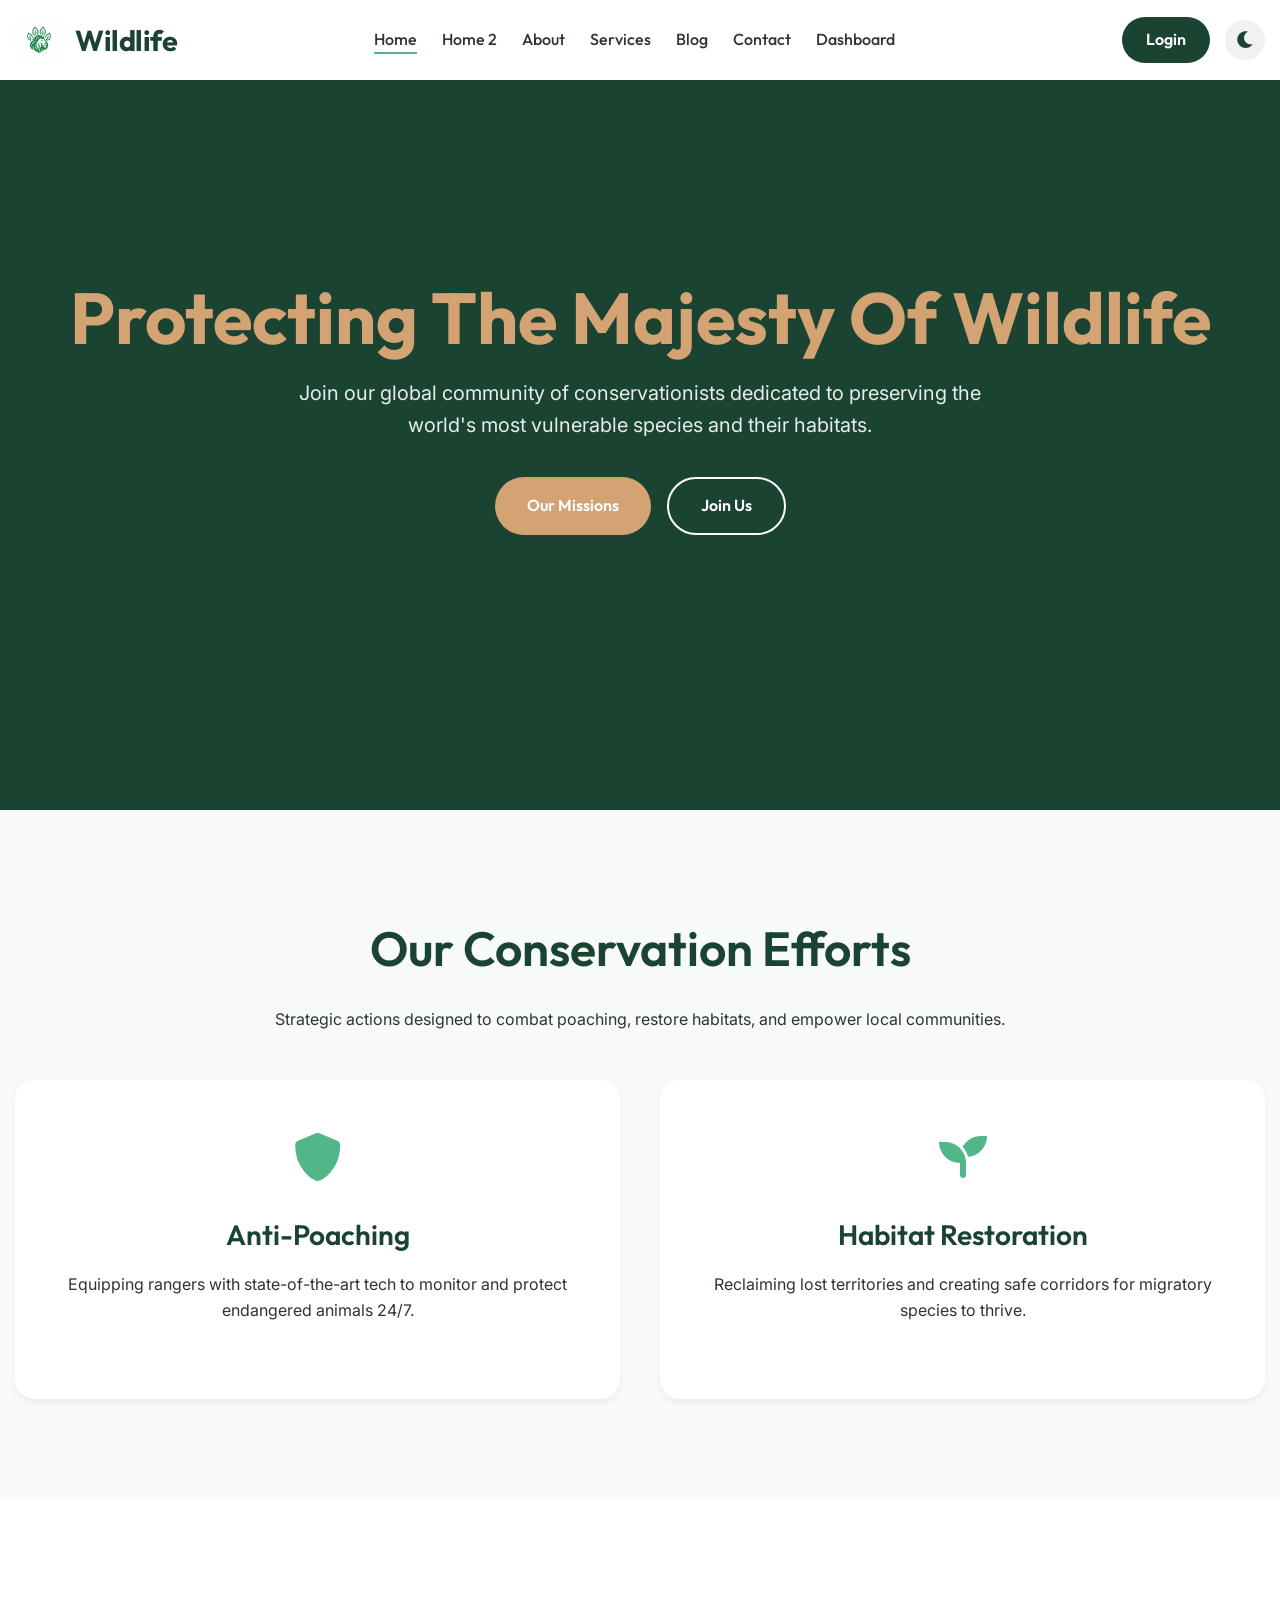
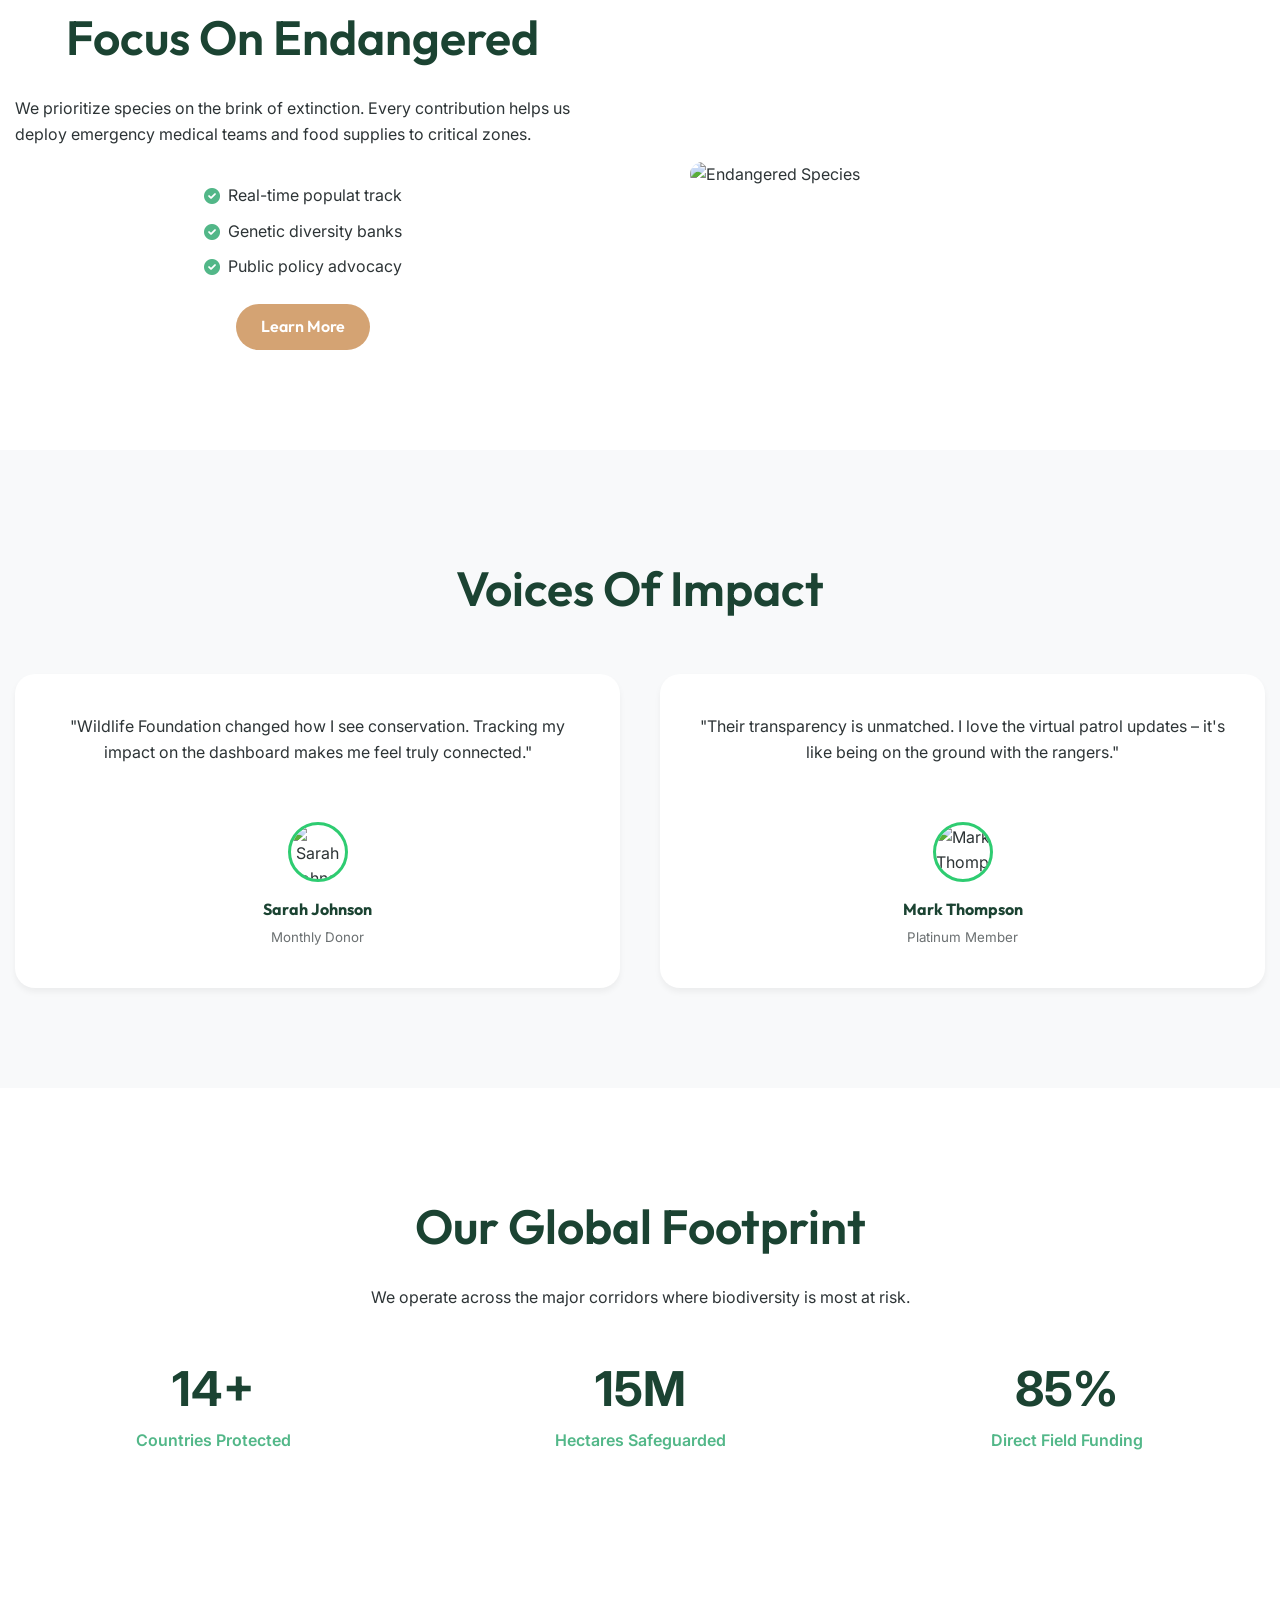
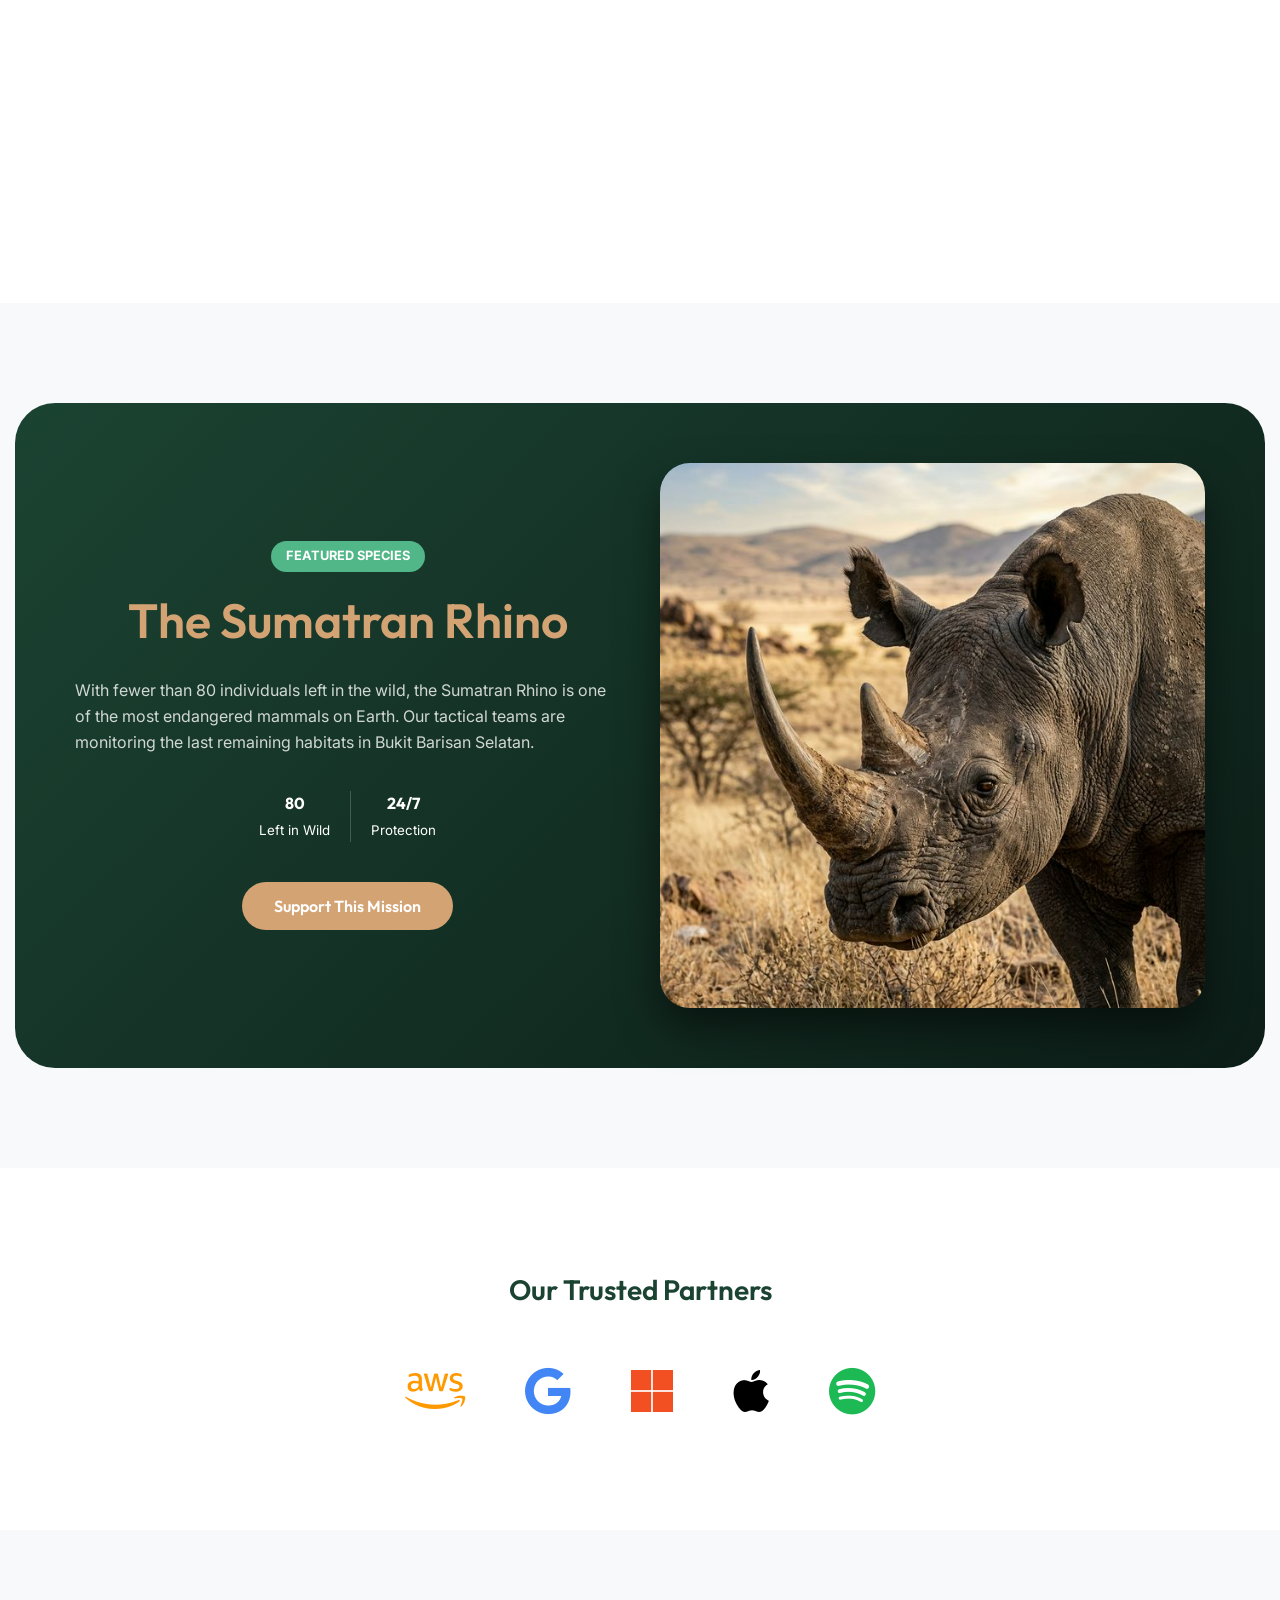
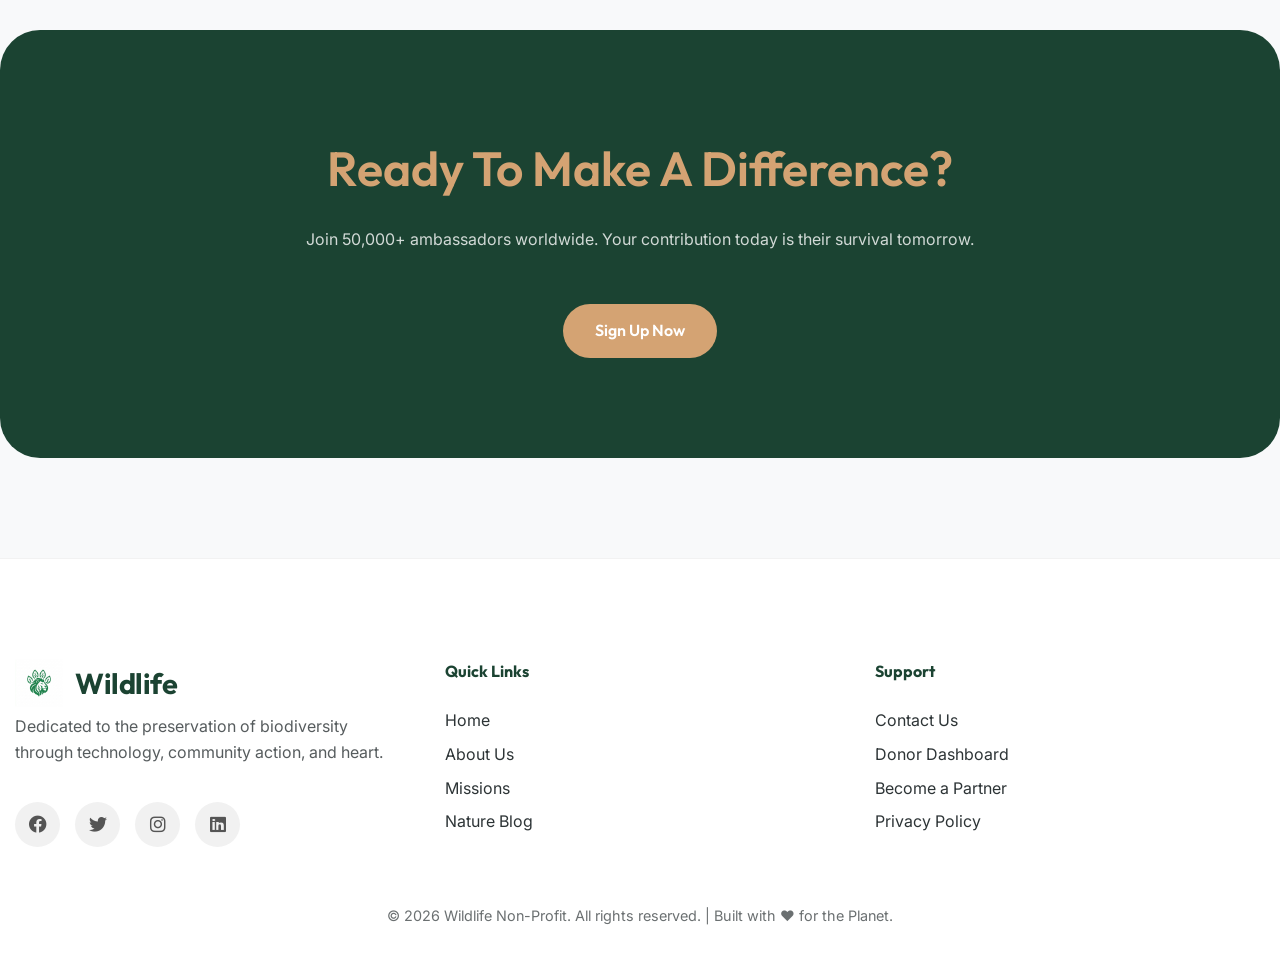
==== commit 6cf4adb9: "Version 1" ====
--- a/pages/index.html
+++ b/pages/index.html
@@ -82,26 +82,29 @@
 
     <!-- Services Section -->
     <section class="container reveal">
-        <h2>Our Conservation Efforts</h2>
-        <p>Strategic actions designed to combat poaching, restore habitats, and empower local communities.</p>
-        <div class="cards-grid">
-            <div class="card">
-                <div class="card-icon"><i class="fas fa-shield-alt"></i></div>
-                <h3>Anti-Poaching</h3>
-                <p>Equipping rangers with state-of-the-art tech to monitor and protect endangered animals 24/7.</p>
-            </div>
-            <div class="card">
-                <div class="card-icon"><i class="fas fa-seedling"></i></div>
-                <h3>Habitat Restoration</h3>
-                <p>Reclaiming lost territories and creating safe corridors for migratory species to thrive.</p>
-            </div>
-            <div class="card">
-                <div class="card-icon"><i class="fas fa-users"></i></div>
-                <h3>Community Empowerment</h3>
-                <p>Partnering with indigenous tribes to create sustainable livelihoods that coexist with nature.</p>
-            </div>
-        </div>
-    </section>
+    <h2 class="section-title">Our Conservation Efforts</h2>
+    <p class="section-subtitle">
+        Strategic actions designed to combat poaching, restore habitats, and empower local communities.
+    </p>
+
+    <div class="cards-grid">
+        <!-- 1 -->
+        <div class="card">
+            <div class="card-icon"><i class="fas fa-shield-alt"></i></div>
+            <h3>Anti-Poaching</h3>
+            <p>Equipping rangers with state-of-the-art tech to monitor and protect endangered animals 24/7.</p>
+        </div>
+
+        <!-- 2 -->
+        <div class="card">
+            <div class="card-icon"><i class="fas fa-seedling"></i></div>
+            <h3>Habitat Restoration</h3>
+            <p>Reclaiming lost territories and creating safe corridors for migratory species to thrive.</p>
+        </div>
+
+        
+    </div>
+</section>
 
     <!-- Highlights Section -->
     <section style="background-color: var(--white);" class="reveal">
@@ -127,20 +130,36 @@
 
     <!-- Testimonials -->
     <section class="container reveal">
-        <h2>Voices of Impact</h2>
-        <div class="cards-grid">
-            <div class="card">
-                <p>"Wildlife Foundation changed how I see conservation. Tracking my impact on the dashboard makes me feel truly connected."</p>
-                <h4 style="margin-top: var(--space-m);">Sarah Johnson</h4>
+    <h2>Voices of Impact</h2>
+
+    <div class="cards-grid">
+        <!-- Card 1 -->
+        <div class="card">
+            <p>
+                "Wildlife Foundation changed how I see conservation. Tracking my impact on the dashboard makes me feel truly connected."
+            </p>
+
+            <div class="user-info">
+                <img src="https://randomuser.me/api/portraits/women/44.jpg" alt="Sarah Johnson">
+                <h4>Sarah Johnson</h4>
                 <small>Monthly Donor</small>
             </div>
-            <div class="card">
-                <p>"Their transparency is unmatched. I love the virtual patrol updates – it's like being on the ground with the rangers."</p>
-                <h4 style="margin-top: var(--space-m);">Mark Thompson</h4>
+        </div>
+
+        <!-- Card 2 -->
+        <div class="card">
+            <p>
+                "Their transparency is unmatched. I love the virtual patrol updates – it's like being on the ground with the rangers."
+            </p>
+
+            <div class="user-info">
+                <img src="https://randomuser.me/api/portraits/men/32.jpg" alt="Mark Thompson">
+                <h4>Mark Thompson</h4>
                 <small>Platinum Member</small>
             </div>
         </div>
-    </section>
+    </div>
+</section>
 
     <!-- EXTRA SECTION 1: GLOBAL IMPACT MAP -->
     <section style="background-color: var(--white);" class="reveal">
--- a/assets/css/style.css
+++ b/assets/css/style.css
@@ -30,8 +30,8 @@
     --space-s: 8px;
     --space-m: 16px;
     --space-l: 24px;
-    --space-xl: 32px;
-    --space-xxl: 64px;
+    --space-xl: 40px;
+    --space-xxl: 100px;
 
     /* Transitions */
     --transition: all 0.3s cubic-bezier(0.4, 0, 0.2, 1);
@@ -84,15 +84,23 @@
 h1, h2, h3, h4, h5, h6 {
     font-family: var(--font-heading);
     text-align: center;
-    margin-bottom: var(--space-m);
+    margin-bottom: var(--space-l);
     color: var(--primary-color);
     text-transform: capitalize;
 }
 
+h2 {
+    margin-bottom: 20px;
+}
+
+h3 {
+    margin-bottom: 14px;
+}
+
 p {
     text-align: center;
     max-width: 800px;
-    margin: 0 auto var(--space-l);
+    margin: 0 auto 36px;
 }
 
 .container {
@@ -103,6 +111,13 @@
 
 section {
     padding: var(--space-xxl) 0;
+}
+
+/* Fix: when section also has .container class, it only gets horizontal padding.
+   Force vertical padding explicitly so content doesn't merge. */
+section.container {
+    padding-top: var(--space-xxl);
+    padding-bottom: var(--space-xxl);
 }
 
 /* Typography Scale */
@@ -127,6 +142,17 @@
     text-align: center;
 }
 
+/* Pagination Utilities */
+.flex-center {
+    display: flex;
+    justify-content: center;
+    align-items: center;
+}
+
+.gap-m {
+    gap: var(--space-m);
+}
+
 .btn-primary {
     background-color: var(--primary-color);
     color: var(--white);
@@ -297,20 +323,24 @@
 /* Card System */
 .cards-grid {
     display: grid;
-    grid-template-columns: 1fr;
+    grid-template-columns: 1fr;      /* Mobile: 1 column */
     gap: var(--space-xl);
-    margin-top: var(--space-xl);
-}
-
-@media (min-width: 600px) {
+    margin-top: 48px;
+    align-items: stretch;
+    justify-items: stretch;
+}
+
+/* 768px and below: stay 1 column (vertical stack) */
+@media (min-width: 769px) and (max-width: 1023px) {
     .cards-grid {
         grid-template-columns: repeat(2, 1fr);
     }
 }
 
+/* 1024px+: 3 equal columns */
 @media (min-width: 1024px) {
     .cards-grid {
-        grid-template-columns: repeat(auto-fit, minmax(300px, 1fr));
+        grid-template-columns: repeat(3, 1fr);
     }
 }
 
@@ -609,19 +639,10 @@
     h1 { font-size: 2rem; }
 }
 /* --- Responsive Grid & Layout Fixes --- */
-.container {
-    max-width: var(--container-width);
-    margin: 0 auto;
-    padding: 0 var(--space-l);
-}
-
-.cards-grid {
-    display: grid;
-    grid-template-columns: 1fr;
-    gap: 2rem;
-    margin-top: var(--space-xl);
-}
-
+/* NOTE: .container canonical definition is at the top of this file.
+   Duplicate removed to avoid overriding section.container vertical padding. */
+
+/* cards-grid responsive (duplicate removed - canonical definition above) */
 @media (min-width: 768px) {
     .cards-grid {
         grid-template-columns: repeat(2, 1fr);
@@ -729,17 +750,7 @@
     display: block;
     margin: 0 auto;
 }
-.cards-grid {
-    display: grid;
-    grid-template-columns: repeat(2, 1fr); /* 2 cards in first row */
-    gap: 2rem;
-}
-
-.cards-grid .card:nth-child(3) {
-    grid-column: 1 / -1;   /* Take full row */
-    justify-self: center;  /* Center horizontally */
-    max-width: 400px;      /* Optional: control width */
-}
+/* nth-child(3) full-width rule removed — all 6 cards now equal width in the 3-col grid */
 
 /* User Specific Layout Fix (Mobile 360px Vertical Stack) */
 @media (max-width: 360px) {
@@ -927,7 +938,7 @@
     height: 100%;
     object-fit: cover;
     clip-path: none; /* Removed the split-screen clip path */
-    filter: blur(5px) brightness(0.4); /* Darkened and blurred for premium background feel */
+    filter: blur(1px) brightness(0.4); /* Slightly blurred for premium background feel */
     opacity: 1;
     z-index: 1;
     transition: var(--transition);
@@ -990,11 +1001,7 @@
     display: block;
     margin: 0 auto;
 }
-.cards-grid {
-    display: grid;
-    grid-template-columns: repeat(2, 1fr); /* 2 cards in first row */
-    gap: 2rem;
-}
+/* cards-grid 3rd duplicate removed - canonical definition at top of file */
 
 .cards-grid .card:nth-child(3) {
     grid-column: 1 / -1;   /* Take full row */
@@ -1201,31 +1208,28 @@
 }
 .ambassador-grid {
     display: grid;
-    grid-template-columns: repeat(2, 1fr); /* 2 cards */
+    grid-template-columns: 1fr;       /* Mobile: 1 column */
     gap: var(--space-xl);
     margin-top: var(--space-m);
 }
 
-/* Center the 3rd card */
-.ambassador-grid .card:nth-child(3) {
-    grid-column: 1 / -1;   /* full row */
-    justify-self: center;  /* center horizontally */
-    max-width: 400px;
+/* Tablet: 2 columns */
+@media (min-width: 769px) and (max-width: 1023px) {
+    .ambassador-grid {
+        grid-template-columns: repeat(2, 1fr);
+    }
+}
+
+/* Desktop 1024px+: 3 equal columns — all 3 cards in one row */
+@media (min-width: 1024px) {
+    .ambassador-grid {
+        grid-template-columns: repeat(3, 1fr);
+    }
 }
 
 /* Remove any overflow issues */
 .ambassador-grid .card {
     width: 100%;
-}
-@media (max-width: 768px) {
-    .ambassador-grid {
-        grid-template-columns: 1fr; /* stack */
-    }
-
-    .ambassador-grid .card:nth-child(3) {
-        grid-column: auto;
-        max-width: 100%;
-    }
 }
 /* ===== GALLERY GRID ===== */
 .gallery-grid {
@@ -1530,3 +1534,84 @@
         grid-template-columns: 1fr !important; 
     }
 }
+.blog-content {
+    display: flex;
+    flex-direction: column;
+}
+
+/* Center the button */
+.blog-content .btn {
+    margin-top: auto;   /* pushes button to bottom */
+    align-self: center; /* centers horizontally */
+}
+/* User section */
+.user-info {
+    margin-top: 20px;
+    display: flex;
+    flex-direction: column;
+    align-items: center;
+}
+
+/* Image */
+.user-info img {
+    width: 60px;
+    height: 60px;
+    border-radius: 50%; /* makes circle */
+    object-fit: cover;
+    margin-bottom: 10px;
+    border: 3px solid #2ecc71; /* optional green ring */
+}
+
+/* Name */
+.user-info h4 {
+    margin: 5px 0;
+}
+
+/* Role */
+.user-info small {
+    opacity: 0.7;
+}
+.species-info h2 {
+    text-align: center;
+}
+/* Grid */
+.ambassador-grid {
+    display: grid;
+    gap: 30px;
+    grid-template-columns: 1fr; /* mobile */
+}
+
+/* Desktop */
+@media (min-width: 1024px) {
+    .ambassador-grid {
+        grid-template-columns: repeat(3, minmax(0, 1fr)); /* KEY FIX */
+    }
+}
+.card {
+    width: 100%; /* ensures full grid usage */
+}
+/* User section */
+.user {
+    display: flex;
+    align-items: center;
+    gap: 12px;
+    margin-top: 20px;
+}
+
+/* Image */
+.user img {
+    width: 50px;
+    height: 50px;
+    border-radius: 50%; /* circle */
+    object-fit: cover;
+}
+
+/* Name */
+.user h4 {
+    margin: 0;
+}
+
+/* Role */
+.user small {
+    opacity: 0.7;
+}
--- a/assets/css/dark-mode.css
+++ b/assets/css/dark-mode.css
@@ -27,3 +27,150 @@
     background-color: #1b4332;
     color: #ffce00;
 }
+
+/* Fix: Login button contrast in dark/night mode */
+[data-theme="dark"] .login-btn {
+    background-color: #52B788;
+    color: #0c1d17;
+}
+
+[data-theme="dark"] .login-btn:hover {
+    background-color: #D4A373;
+    color: #0c1d17;
+}
+
+/* =====================================================
+   DARK MODE: HEADING VISIBILITY FIX
+   Primary color (#1B4332) is nearly invisible on the
+   dark background (#05110E). Switch all headings to the
+   warm sandy secondary color for clear readability.
+   Brand-text is excluded — it keeps its dark green identity.
+   ===================================================== */
+
+[data-theme="dark"] h1,
+[data-theme="dark"] h2,
+[data-theme="dark"] h3,
+[data-theme="dark"] h4,
+[data-theme="dark"] h5,
+[data-theme="dark"] h6 {
+    color: #D4A373; /* Sandy warm — high contrast on dark bg */
+}
+
+/* Card headings inside dark cards */
+[data-theme="dark"] .card h3,
+[data-theme="dark"] .card h4 {
+    color: #52B788; /* Accent leaf green — pops on dark card bg */
+}
+
+/* Paragraph text in dark mode — slightly lighter for readability */
+[data-theme="dark"] p {
+    color: #c8d8d0;
+}
+
+/* Card p text */
+[data-theme="dark"] .card p {
+    color: #a8c4b8;
+}
+
+/* Stat numbers and labels */
+[data-theme="dark"] .stat-box div {
+    color: #D4A373 !important;
+}
+
+/* roadmap step numbers background - keep brand feel */
+[data-theme="dark"] .roadmap-step {
+    background-color: #0c1d17;
+}
+
+/* Protect brand-text — must stay dark green on the light navbar/footer */
+[data-theme="dark"] .brand-text {
+    color: #1b4332 !important;
+}
+
+/* Protect footer & navbar headings (light bg) — keep dark green */
+[data-theme="dark"] footer h1,
+[data-theme="dark"] footer h2,
+[data-theme="dark"] footer h3,
+[data-theme="dark"] footer h4,
+[data-theme="dark"] footer h5,
+[data-theme="dark"] footer h6,
+[data-theme="dark"] .navbar h1,
+[data-theme="dark"] .navbar h2,
+[data-theme="dark"] .navbar h3 {
+    color: #1b4332 !important;
+}
+
+/* Species highlight section stays dark with light text */
+[data-theme="dark"] .species-highlight h2 {
+    color: #D4A373 !important;
+}
+
+/* Fix: Newsletter/Pulse of the Savanna contrast in dark mode */
+[data-theme="dark"] .newsletter-box {
+    background-color: #0c1d17; /* Darker box for dark mode */
+    border: 1px solid rgba(82, 183, 136, 0.2);
+}
+
+[data-theme="dark"] .newsletter-box h2 {
+    color: #D4A373 !important;
+}
+
+[data-theme="dark"] .newsletter-box p {
+    color: #c8d8d0 !important;
+}
+
+[data-theme="dark"] .newsletter-form input {
+    background-color: #1b4332;
+    color: #ffffff;
+    border: 1px solid rgba(255, 255, 255, 0.1);
+}
+
+[data-theme="dark"] .newsletter-form .btn-primary {
+    background-color: #52B788;
+    color: #0c1d17;
+}
+
+[data-theme="dark"] .newsletter-form .btn-primary:hover {
+    background-color: #D4A373;
+}
+
+/* =====================================================
+   DARK MODE: FORM & CONTACT PAGE VISIBILITY
+   Ensures form controls are clearly readable and
+   dropdowns/input boxes don't stay white.
+   ===================================================== */
+
+[data-theme="dark"] .form-container,
+[data-theme="dark"] .contact-info {
+    background-color: #0c1d17 !important;
+    color: #ffffff;
+}
+
+[data-theme="dark"] .form-control {
+    background-color: #1a3227 !important;
+    color: #ffffff !important;
+    border-color: rgba(255, 255, 255, 0.1) !important;
+}
+
+[data-theme="dark"] .form-control::placeholder {
+    color: rgba(255, 255, 255, 0.4);
+}
+
+[data-theme="dark"] select.form-control {
+    background-image: url("data:image/svg+xml,%3Csvg xmlns='http://www.w3.org/2000/svg' width='12' height='12' viewBox='0 0 12 12'%3E%3Cpath fill='%23ffffff' d='M6 9L1 4h10z'/%3E%3C/svg%3E");
+    background-repeat: no-repeat;
+    background-position: right 15px center;
+    -webkit-appearance: none;
+    -moz-appearance: none;
+    appearance: none;
+}
+
+[data-theme="dark"] select option {
+    background-color: #1a3227;
+    color: #ffffff;
+}
+
+/* Blog Page Background in Dark Mode */
+[data-theme="dark"] .blog-card {
+    background-color: #0c1d17;
+}
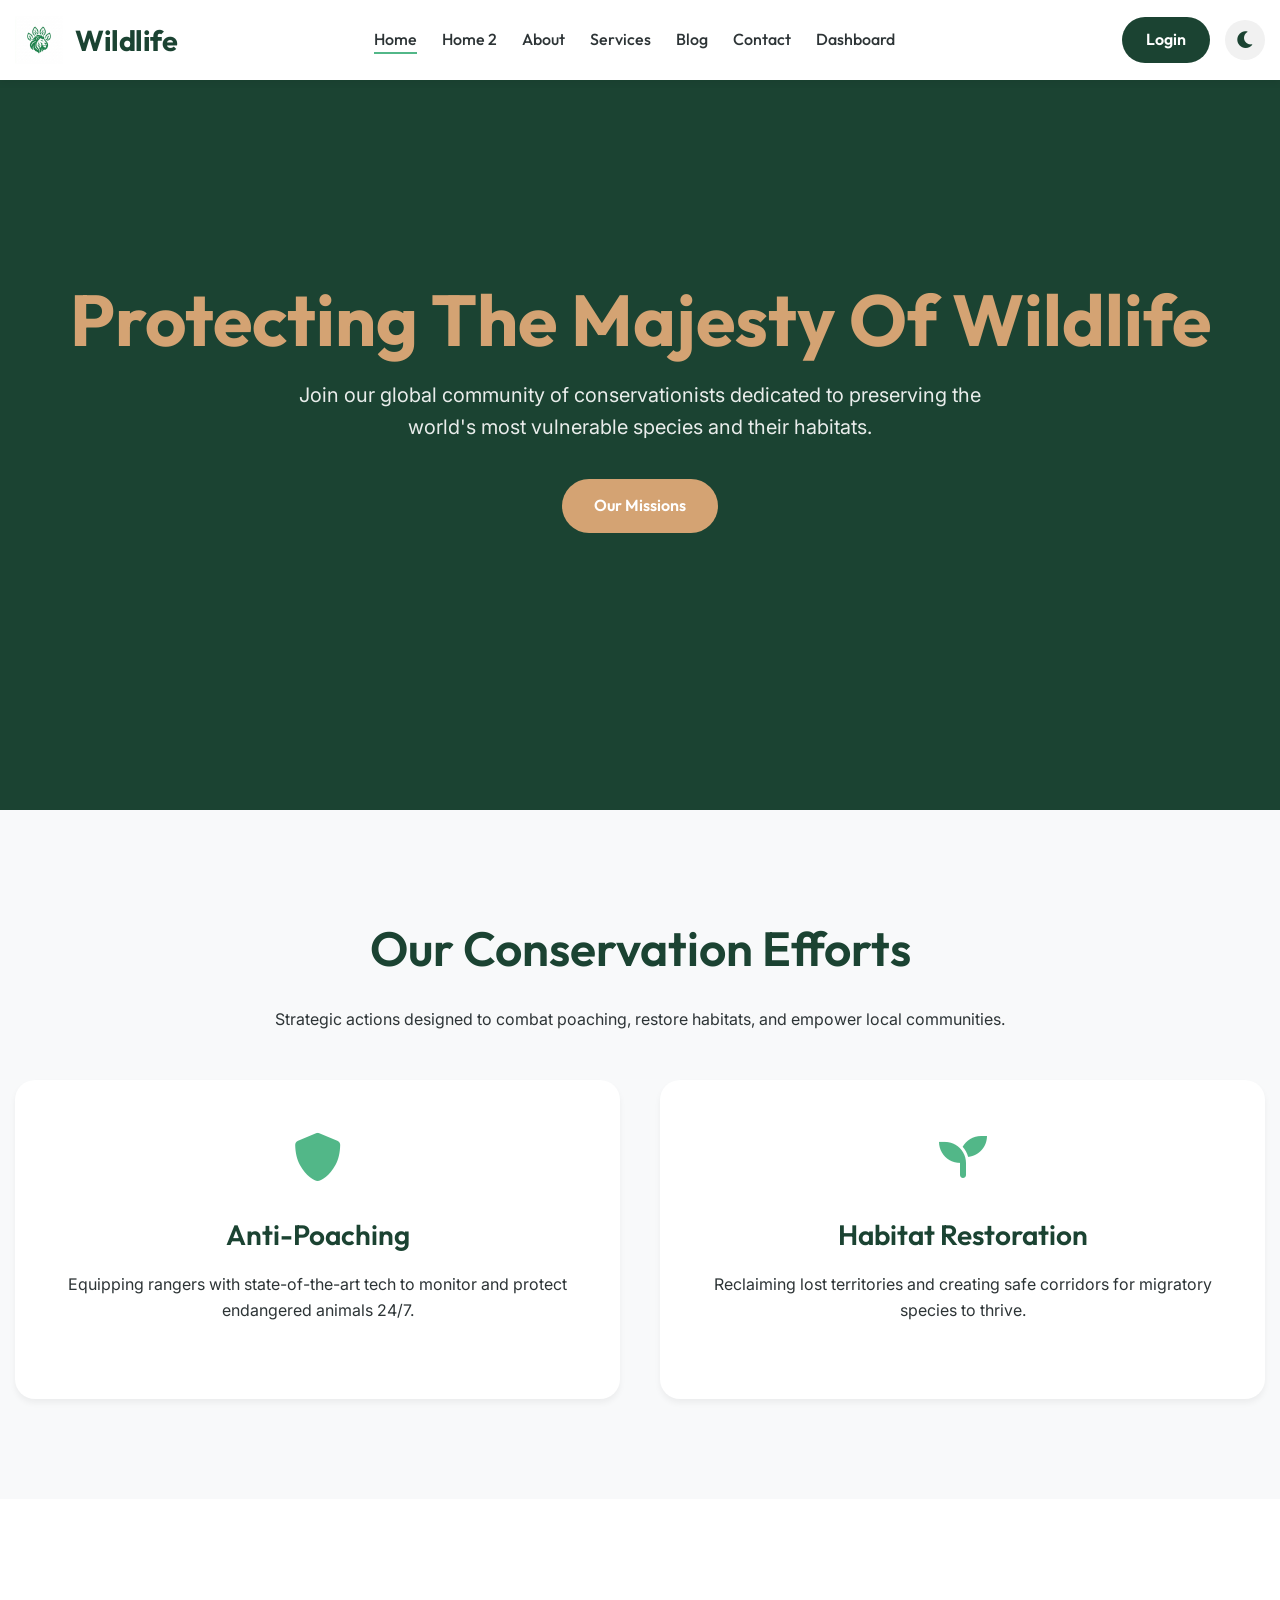
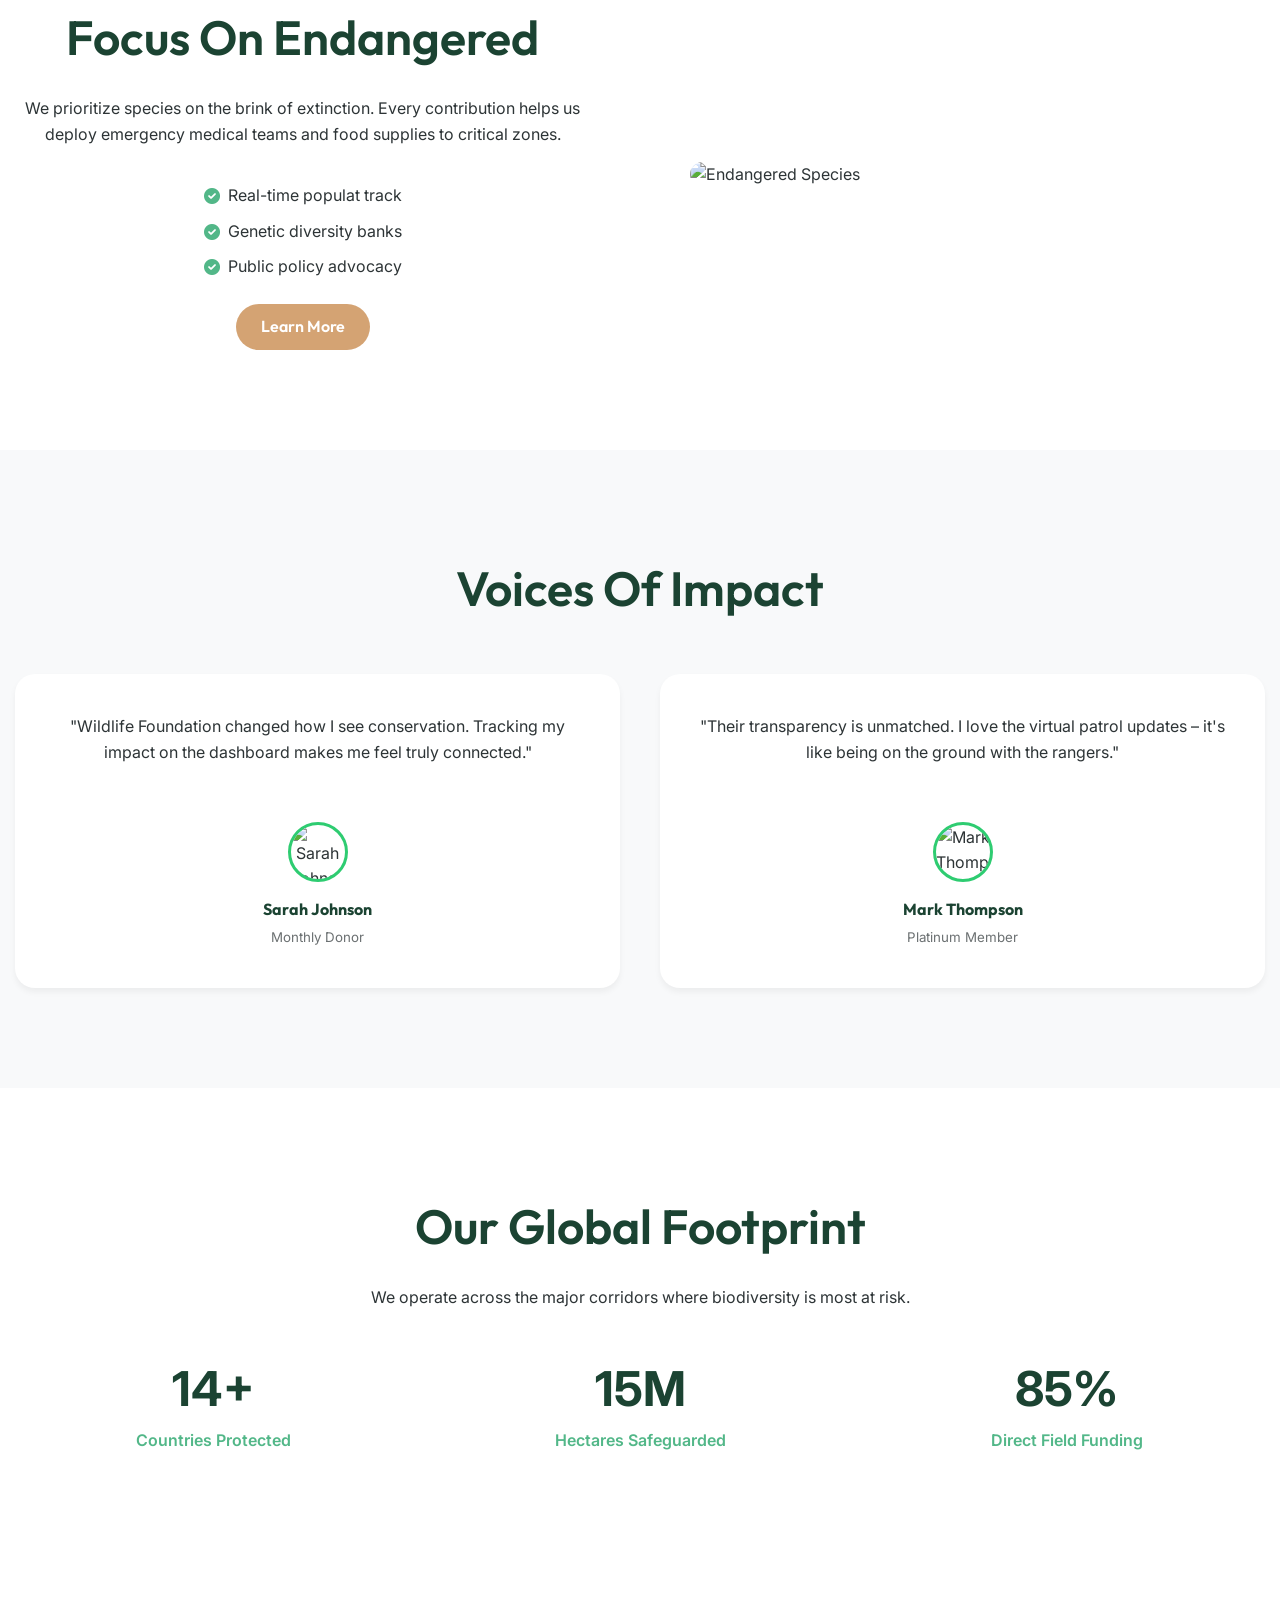
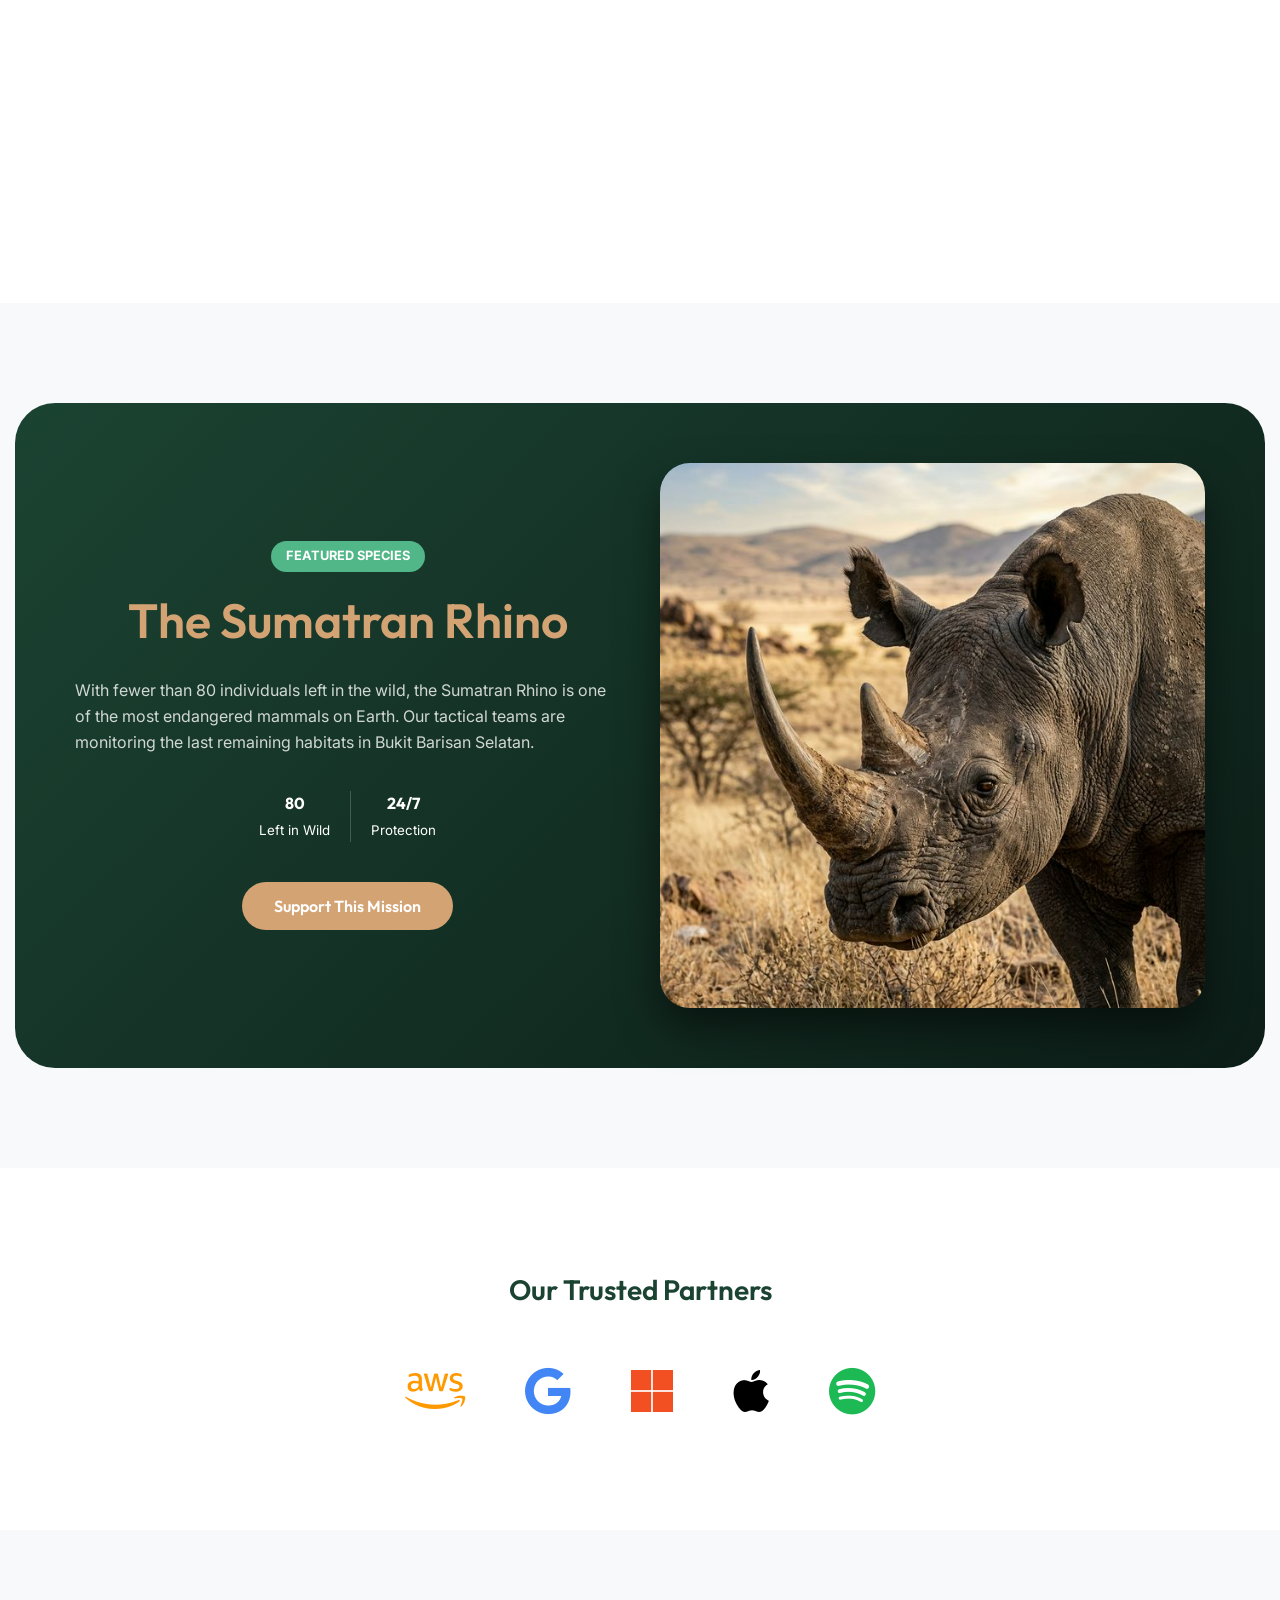
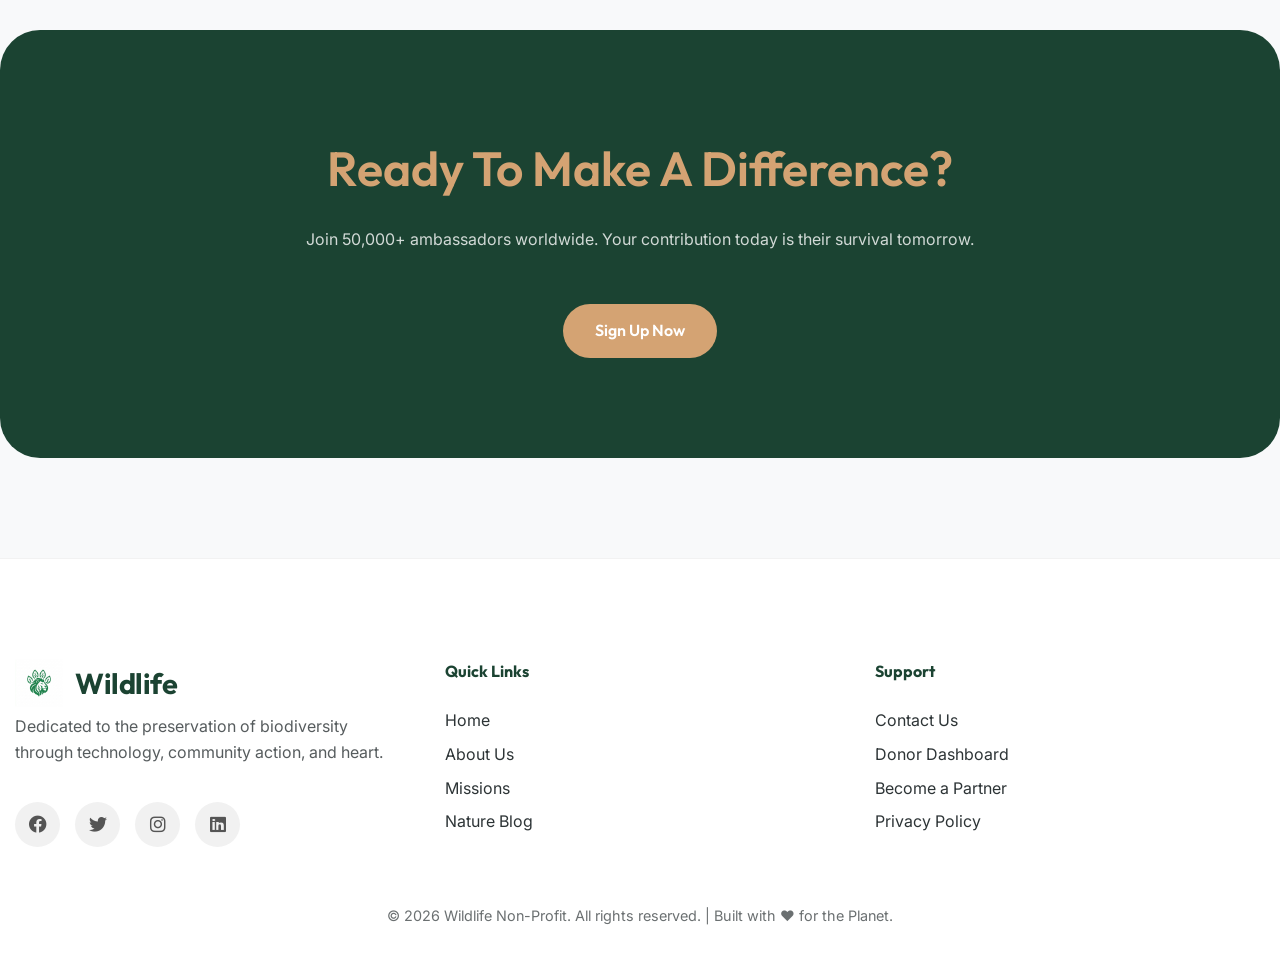
==== commit 66f5cf17: "Version 2 changes" ====
--- a/pages/index.html
+++ b/pages/index.html
@@ -75,7 +75,6 @@
             <p>Join our global community of conservationists dedicated to preserving the world's most vulnerable species and their habitats.</p>
             <div class="hero-btns">
                 <a href="services.html" class="btn btn-secondary">Our Missions</a>
-                <a href="register.html" class="btn btn-outline" style="border-color: #fff; color: #fff;">Join Us</a>
             </div>
         </div>
     </section>
@@ -112,7 +111,7 @@
             <div style="display: grid; grid-template-columns: repeat(auto-fit, minmax(350px, 1fr)); gap: var(--space-xxl); align-items: center;">
                 <div class="text-start">
                     <h2>Focus on Endangered</h2>
-                    <p style="text-align: left; margin-left: 0;">We prioritize species on the brink of extinction. Every contribution helps us deploy emergency medical teams and food supplies to critical zones.</p>
+                    <p style="text-align: center;">We prioritize species on the brink of extinction. Every contribution helps us deploy emergency medical teams and food supplies to critical zones.</p>
                     <ul style="text-align: left; margin-bottom: var(--space-l);">
                         <li><i class="fas fa-check-circle" style="color: var(--accent-color);"></i> Real-time populat track</li>
                         <li><i class="fas fa-check-circle" style="color: var(--accent-color);"></i> Genetic diversity banks</li>
@@ -287,5 +286,47 @@
 
     <!-- Scripts -->
     <script src="../assets/js/main.js"></script>
+    <!-- Back to Top Button -->
+<button id="backToTopBtn"
+    style="
+        position: fixed;
+        bottom: 30px;
+        right: 30px;
+        display: none;
+        background-color: #52B788;
+        color: #0c1d17;
+        border: none;
+        padding: 12px 16px;
+        border-radius: 50%;
+        font-size: 18px;
+        cursor: pointer;
+        box-shadow: 0 5px 15px rgba(0,0,0,0.3);
+        z-index: 999;
+    "
+    onclick="scrollToTop()">
+    ↑
+</button>
+
+<script>
+    const btn = document.getElementById("backToTopBtn");
+
+    // Show button on scroll
+    window.onscroll = function () {
+        if (document.body.scrollTop > 200 || document.documentElement.scrollTop > 200) {
+            btn.style.display = "block";
+        } else {
+            btn.style.display = "none";
+        }
+    };
+
+    // Scroll to top smoothly
+    function scrollToTop() {
+        window.scrollTo({
+            top: 0,
+            behavior: "smooth"
+        });
+    }
+    
+</script>
 </body>
 </html>
--- a/assets/css/style.css
+++ b/assets/css/style.css
@@ -1614,4 +1614,4 @@
 /* Role */
 .user small {
     opacity: 0.7;
-}+}
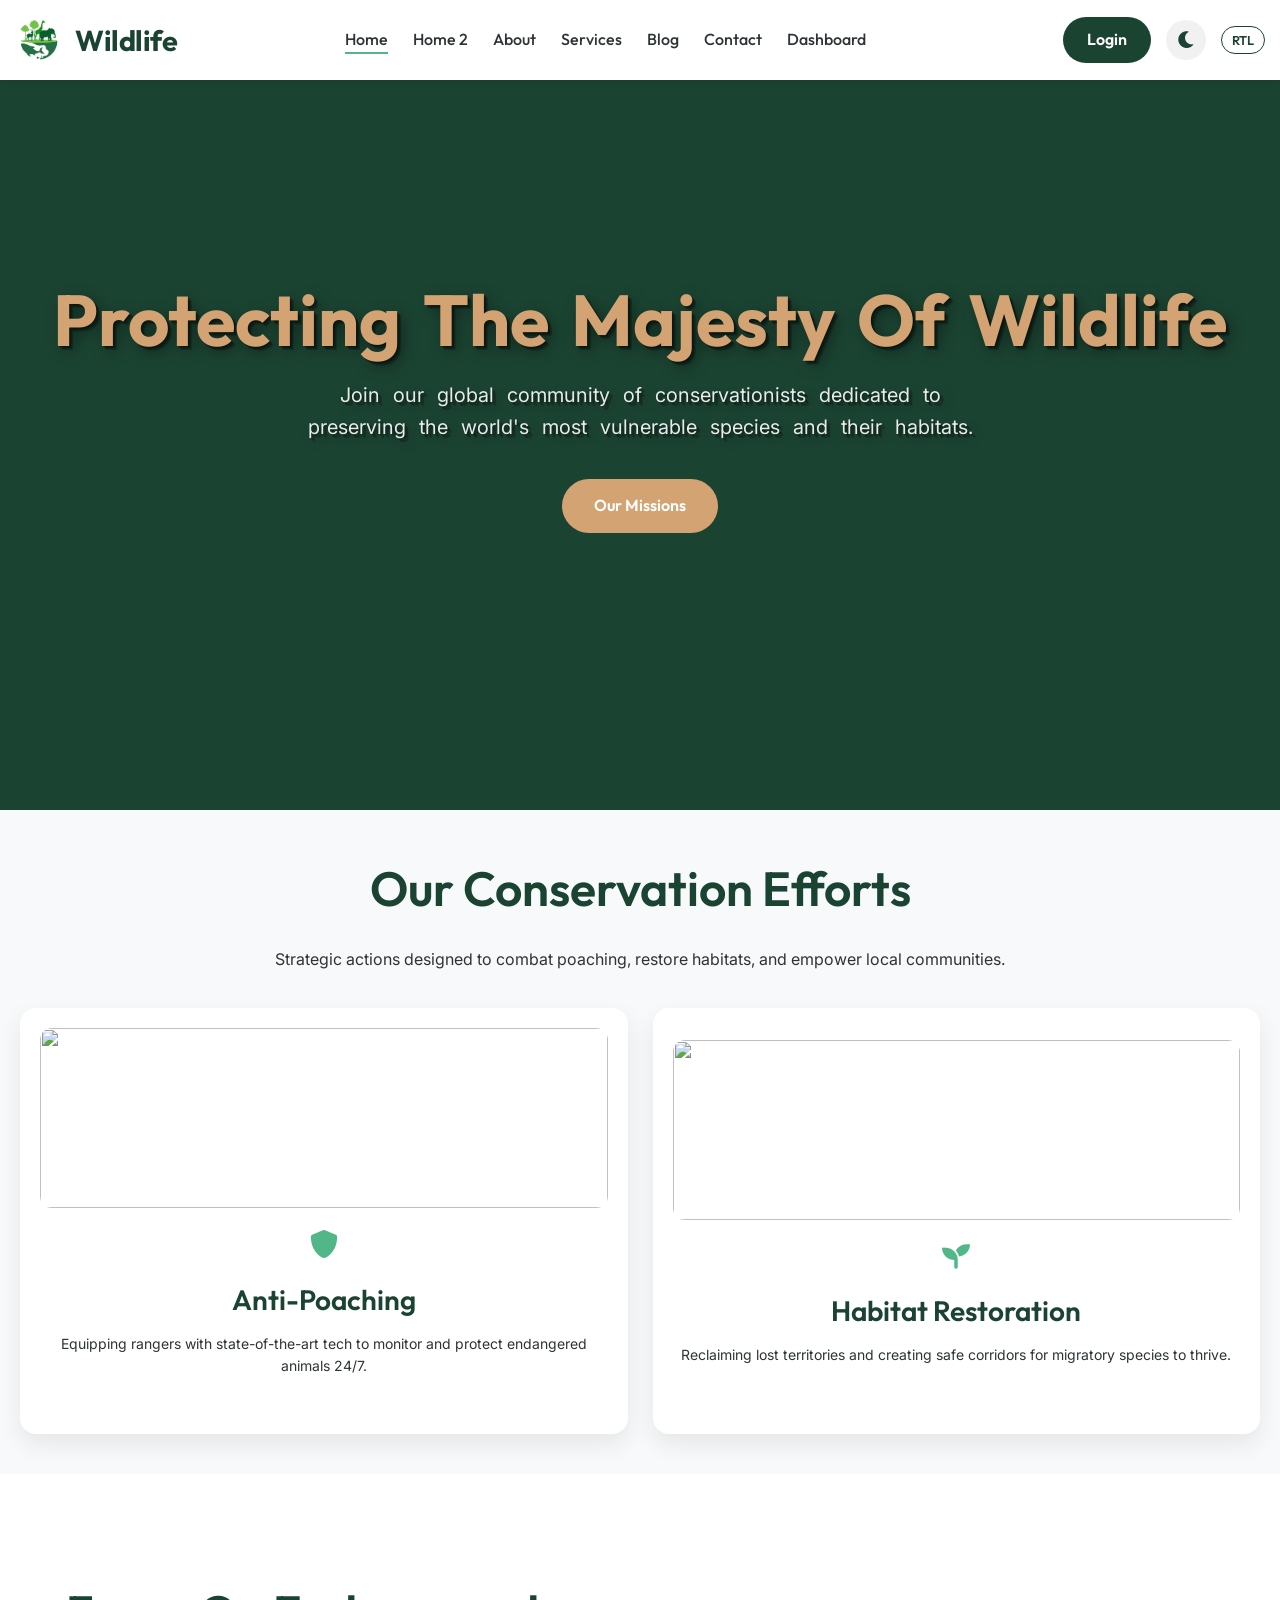
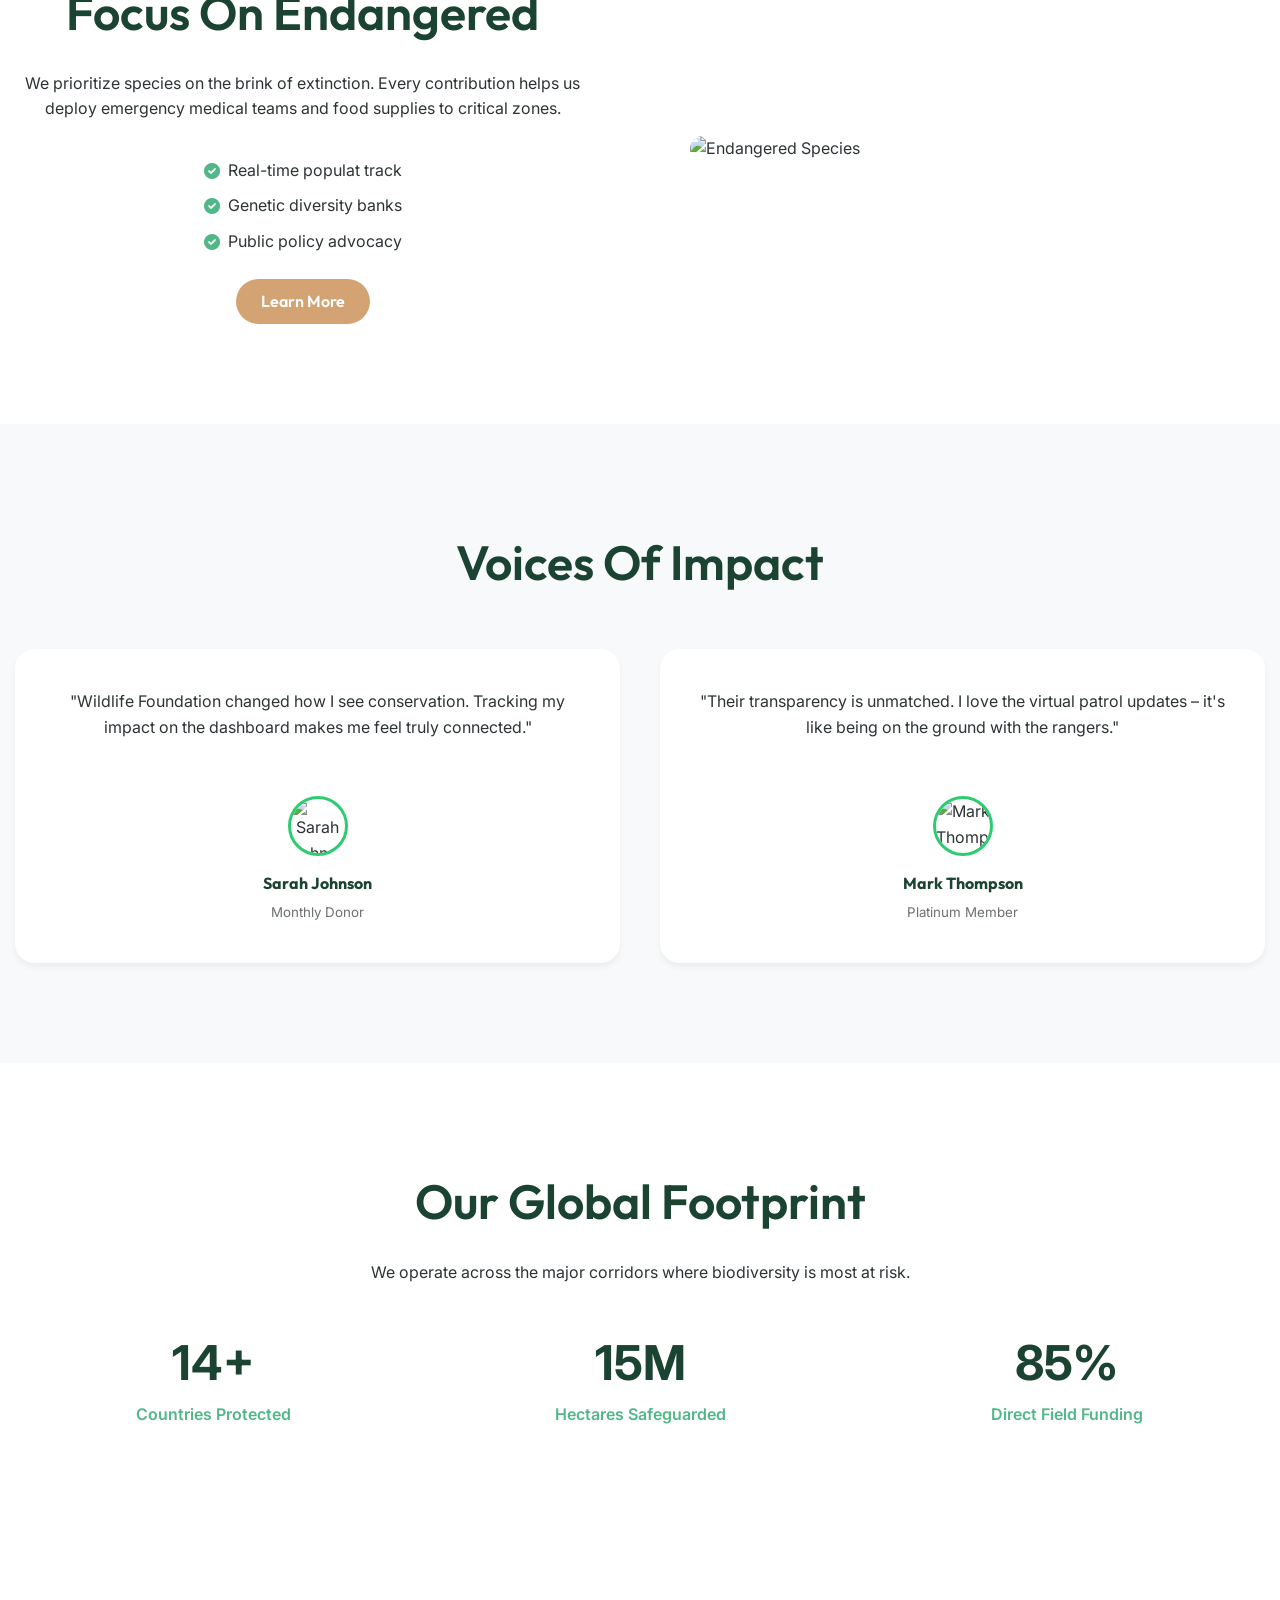
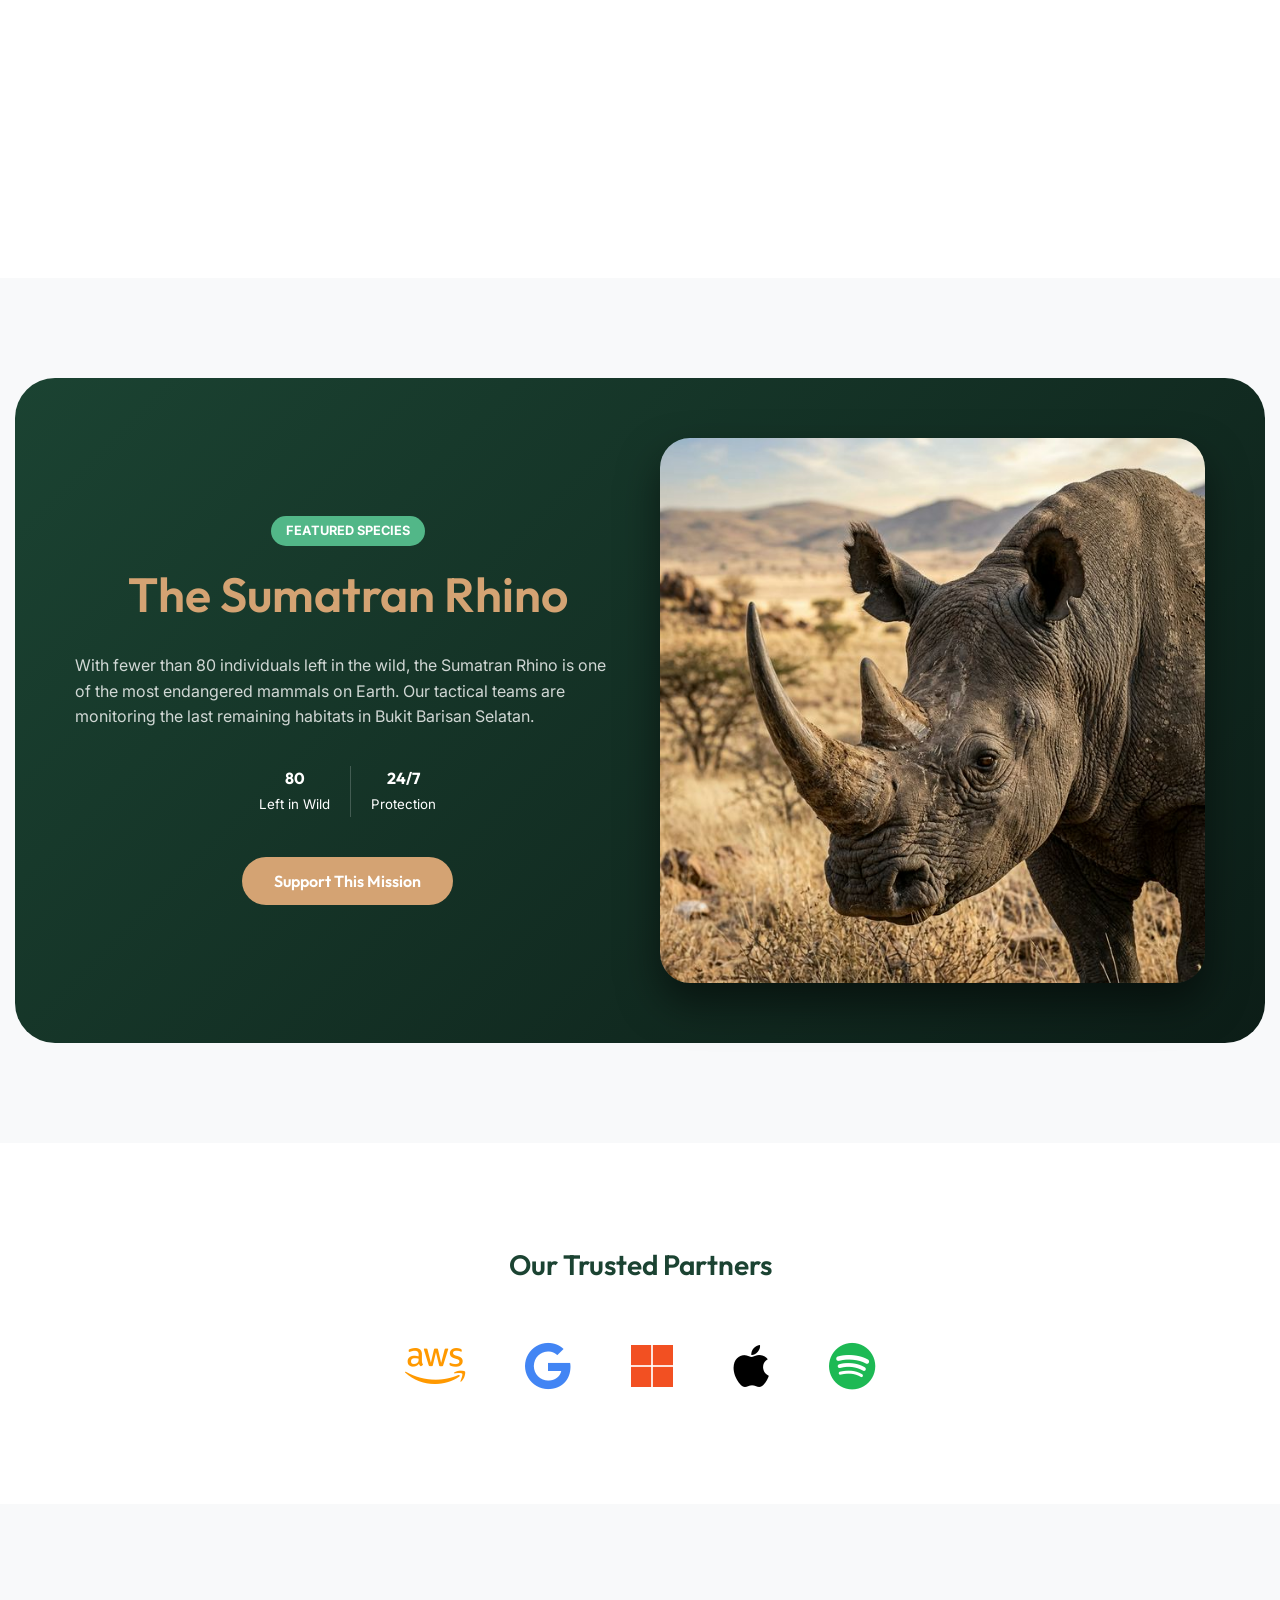
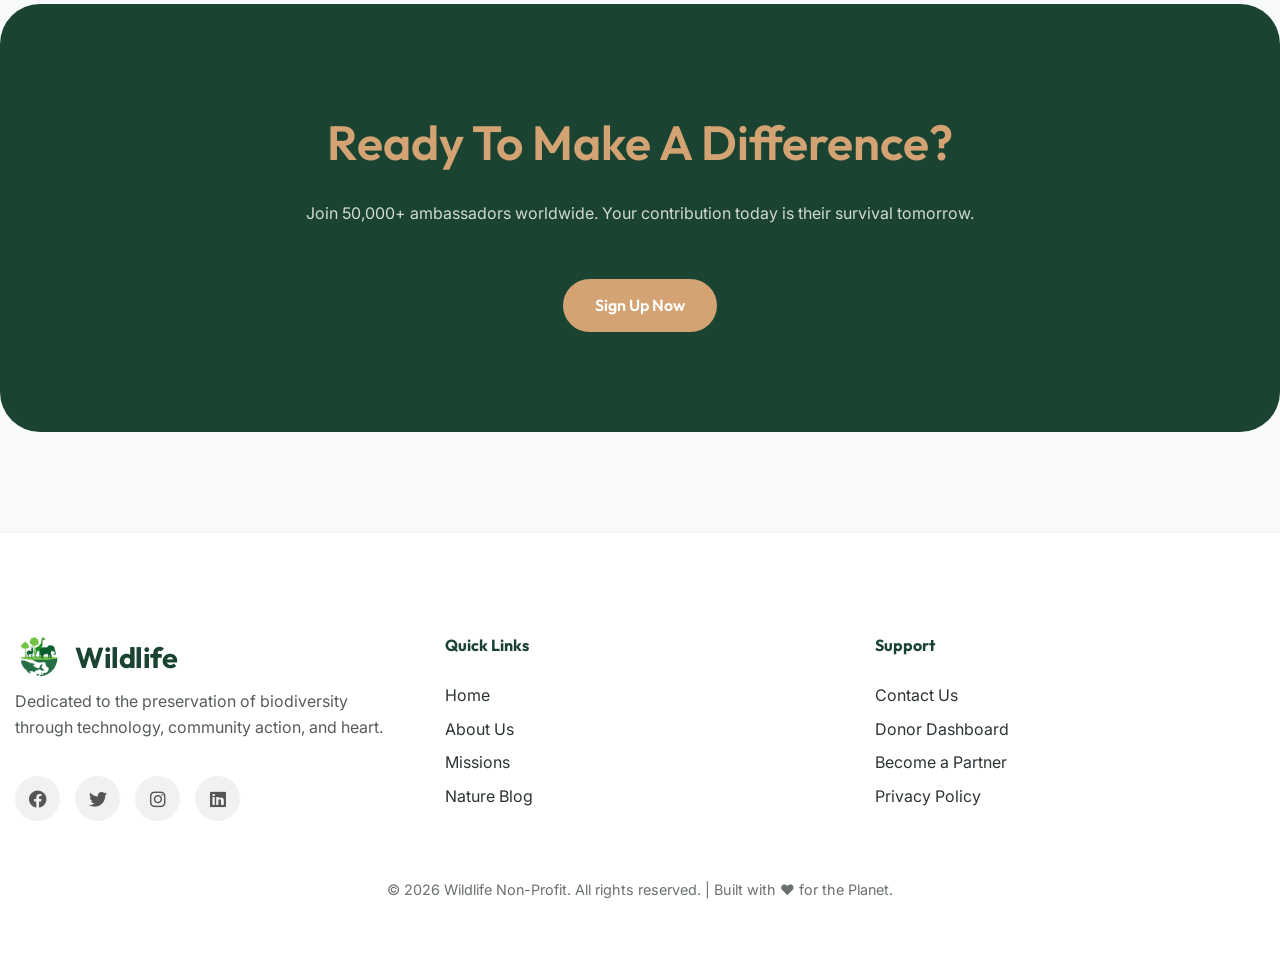
==== commit d4c9c7fe: "rtl implemented" ====
--- a/pages/index.html
+++ b/pages/index.html
@@ -21,7 +21,8 @@
     <link rel="stylesheet" href="../assets/css/rtl.css">
     
     <!-- Favicon -->
-    <link rel="icon" type="image/png" href="../assets/images/favicon.png">
+    <link rel="icon" type="image/png" href="../assets/images/favicon.png?v=2">
+    <link rel="shortcut icon" href="../assets/images/favicon.png?v=2" type="image/png">
 
     <style>
         .highlight-img {
@@ -31,6 +32,7 @@
             border-radius: 20px;
             margin-bottom: var(--space-l);
         }
+
     </style>
 </head>
 <body class="main-site">
@@ -52,9 +54,10 @@
                 <li><a href="contact.html" class="nav-item">Contact</a></li>
                 <li><a href="dashboard.html" class="nav-item">Dashboard</a></li>
             </ul>
-
+            
             <div class="nav-actions">
                 <a href="login.html" class="btn btn-primary login-btn">Login</a>
+                <button class="rtl-toggle-main rtl-toggle">RTL</button>
                 <div class="theme-toggle">
                     <i class="fas fa-moon"></i>
                 </div>
@@ -80,29 +83,56 @@
     </section>
 
     <!-- Services Section -->
-    <section class="container reveal">
+    <section class="container reveal" style="text-align:center; padding:40px 20px;">
+    
     <h2 class="section-title">Our Conservation Efforts</h2>
     <p class="section-subtitle">
         Strategic actions designed to combat poaching, restore habitats, and empower local communities.
     </p>
 
-    <div class="cards-grid">
+    <div class="cards-grid" 
+         style="display:grid; grid-template-columns:repeat(auto-fit,minmax(280px,1fr)); gap:25px; margin-top:30px;">
+
         <!-- 1 -->
-        <div class="card">
-            <div class="card-icon"><i class="fas fa-shield-alt"></i></div>
-            <h3>Anti-Poaching</h3>
-            <p>Equipping rangers with state-of-the-art tech to monitor and protect endangered animals 24/7.</p>
+        <div class="card" 
+             style="border-radius:16px; padding:20px; box-shadow:0 10px 25px rgba(0,0,0,0.08);">
+
+            <div style="width:100%; height:180px; overflow:hidden; border-radius:12px; margin-bottom:15px;">
+                <img src="https://images.unsplash.com/photo-1546182990-dffeafbe841d" 
+                     style="width:100%; height:100%; object-fit:cover;">
+            </div>
+
+            <div class="card-icon" style="font-size:28px; margin-bottom:10px;">
+                <i class="fas fa-shield-alt"></i>
+            </div>
+
+            <h3 style="margin-bottom:10px;">Anti-Poaching</h3>
+            <p style="font-size:14px;">
+                Equipping rangers with state-of-the-art tech to monitor and protect endangered animals 24/7.
+            </p>
         </div>
 
         <!-- 2 -->
-        <div class="card">
-            <div class="card-icon"><i class="fas fa-seedling"></i></div>
-            <h3>Habitat Restoration</h3>
-            <p>Reclaiming lost territories and creating safe corridors for migratory species to thrive.</p>
-        </div>
-
-        
+        <div class="card" 
+             style="border-radius:16px; padding:20px; box-shadow:0 10px 25px rgba(0,0,0,0.08);">
+
+            <div style="width:100%; height:180px; overflow:hidden; border-radius:12px; margin-bottom:15px;">
+                <img src="https://images.unsplash.com/photo-1508780709619-79562169bc64" 
+                     style="width:100%; height:100%; object-fit:cover;">
+            </div>
+
+            <div class="card-icon" style="font-size:28px; margin-bottom:10px;">
+                <i class="fas fa-seedling"></i>
+            </div>
+
+            <h3 style="margin-bottom:10px;">Habitat Restoration</h3>
+            <p style="font-size:14px;">
+                Reclaiming lost territories and creating safe corridors for migratory species to thrive.
+            </p>
+        </div>
+
     </div>
+
 </section>
 
     <!-- Highlights Section -->
--- a/assets/css/style.css
+++ b/assets/css/style.css
@@ -320,6 +320,48 @@
     padding: 10px 24px !important;
 }
 
+.rtl-toggle-main {
+    background: none;
+    border: 1px solid var(--primary-color);
+    padding: 5px 10px;
+    border-radius: 20px;
+    cursor: pointer;
+    font-family: var(--font-heading);
+    font-weight: 600;
+    font-size: 0.8rem;
+    color: var(--primary-color);
+    transition: var(--transition);
+}
+.rtl-toggle-main:hover {
+    background-color: var(--primary-color);
+    color: var(--white);
+}
+[data-theme="dark"] .rtl-toggle-main {
+    border-color: #1b4332;
+    color: #1b4332;
+}
+[data-theme="dark"] .rtl-toggle-main:hover {
+    background-color: #1b4332;
+    color: white;
+}
+
+.close-sidebar {
+    display: none;
+    position: absolute;
+    right: 15px;
+    top: 15px;
+    cursor: pointer;
+    font-size: 1.5rem;
+    color: var(--primary-color);
+    z-index: 10;
+}
+[dir="rtl"] .close-sidebar { right: auto; left: 15px; }
+[data-theme="dark"] .close-sidebar { color: #fff; }
+
+@media (max-width: 768px) {
+    .close-sidebar { display: block; }
+}
+
 /* Card System */
 .cards-grid {
     display: grid;
@@ -1615,3 +1657,78 @@
 .user small {
     opacity: 0.7;
 }
+
+/* --- Hero 3D Text Effects --- */
+.hero-content h1, 
+.hero-content p {
+    perspective: 1000px;
+}
+
+.hero-3d-word {
+    display: inline-block;
+    position: relative;
+    transition: transform 0.2s cubic-bezier(0.175, 0.885, 0.32, 1.275);
+    transform-style: preserve-3d;
+    cursor: default;
+    margin: 0 4px; /* Space between words */
+}
+
+/* Base 3D State */
+.hero-3d-word span {
+    display: inline-block;
+    color: inherit;
+    text-shadow: 
+        1px 1px 0 rgba(0,0,0,0.2),
+        2px 2px 0 rgba(0,0,0,0.2),
+        3px 3px 0 rgba(0,0,0,0.2),
+        4px 4px 0 rgba(0,0,0,0.2),
+        5px 5px 15px rgba(0,0,0,0.4);
+    transition: var(--transition);
+}
+
+/* Organic Floating Animation (Swaying like leaves/grass) */
+@keyframes wordFloat {
+    0%, 100% { transform: translateY(0) rotateX(0deg) rotateZ(0deg) scale(1); }
+    25% { transform: translateY(-15px) rotateX(12deg) rotateZ(3deg) scale(1.03); }
+    50% { transform: translateY(-5px) rotateX(5deg) rotateZ(-2deg) scale(0.97); }
+    75% { transform: translateY(-12px) rotateX(-8deg) rotateZ(1deg) scale(1.01); }
+}
+
+.hero-3d-word.animated {
+    animation: wordFloat 4s ease-in-out infinite;
+    animation-delay: var(--delay);
+}
+
+/* Interaction */
+.hero-3d-word:hover {
+    transform: translateZ(50px) scale(1.1);
+}
+
+.hero-3d-word:hover span {
+    color: var(--accent-color);
+    text-shadow: 
+        0 1px 0 #52b788,
+        0 2px 0 #52b788,
+        0 3px 0 #46a578,
+        0 4px 0 #3b9068,
+        0 5px 10px rgba(82, 183, 136, 0.5);
+}
+
+/* Wildlife Related Glow */
+.hero-3d-word::after {
+    content: '';
+    position: absolute;
+    top: 50%;
+    left: 50%;
+    width: 120%;
+    height: 120%;
+    background: radial-gradient(circle, rgba(82, 183, 136, 0.2) 0%, transparent 70%);
+    transform: translate(-50%, -50%) translateZ(-1px);
+    opacity: 0;
+    transition: opacity 0.5s;
+    pointer-events: none;
+}
+
+.hero-3d-word:hover::after {
+    opacity: 1;
+}
--- a/assets/css/dark-mode.css
+++ b/assets/css/dark-mode.css
@@ -26,6 +26,16 @@
 [data-theme="dark"] .theme-toggle {
     background-color: #1b4332;
     color: #ffce00;
+}
+
+[data-theme="dark"] .btn-primary {
+    background-color: #52B788;
+    color: #0c1d17;
+}
+
+[data-theme="dark"] .btn-primary:hover {
+    background-color: #D4A373;
+    color: #0c1d17;
 }
 
 /* Fix: Login button contrast in dark/night mode */
--- a/assets/css/rtl.css
+++ b/assets/css/rtl.css
@@ -27,3 +27,13 @@
     left: auto;
     right: 0;
 }
+
+[dir="rtl"] .hamburger-dash {
+    margin-right: 0 !important;
+    margin-left: 15px !important;
+}
+
+[dir="rtl"] .close-sidebar {
+    right: auto !important;
+    left: 20px !important;
+}
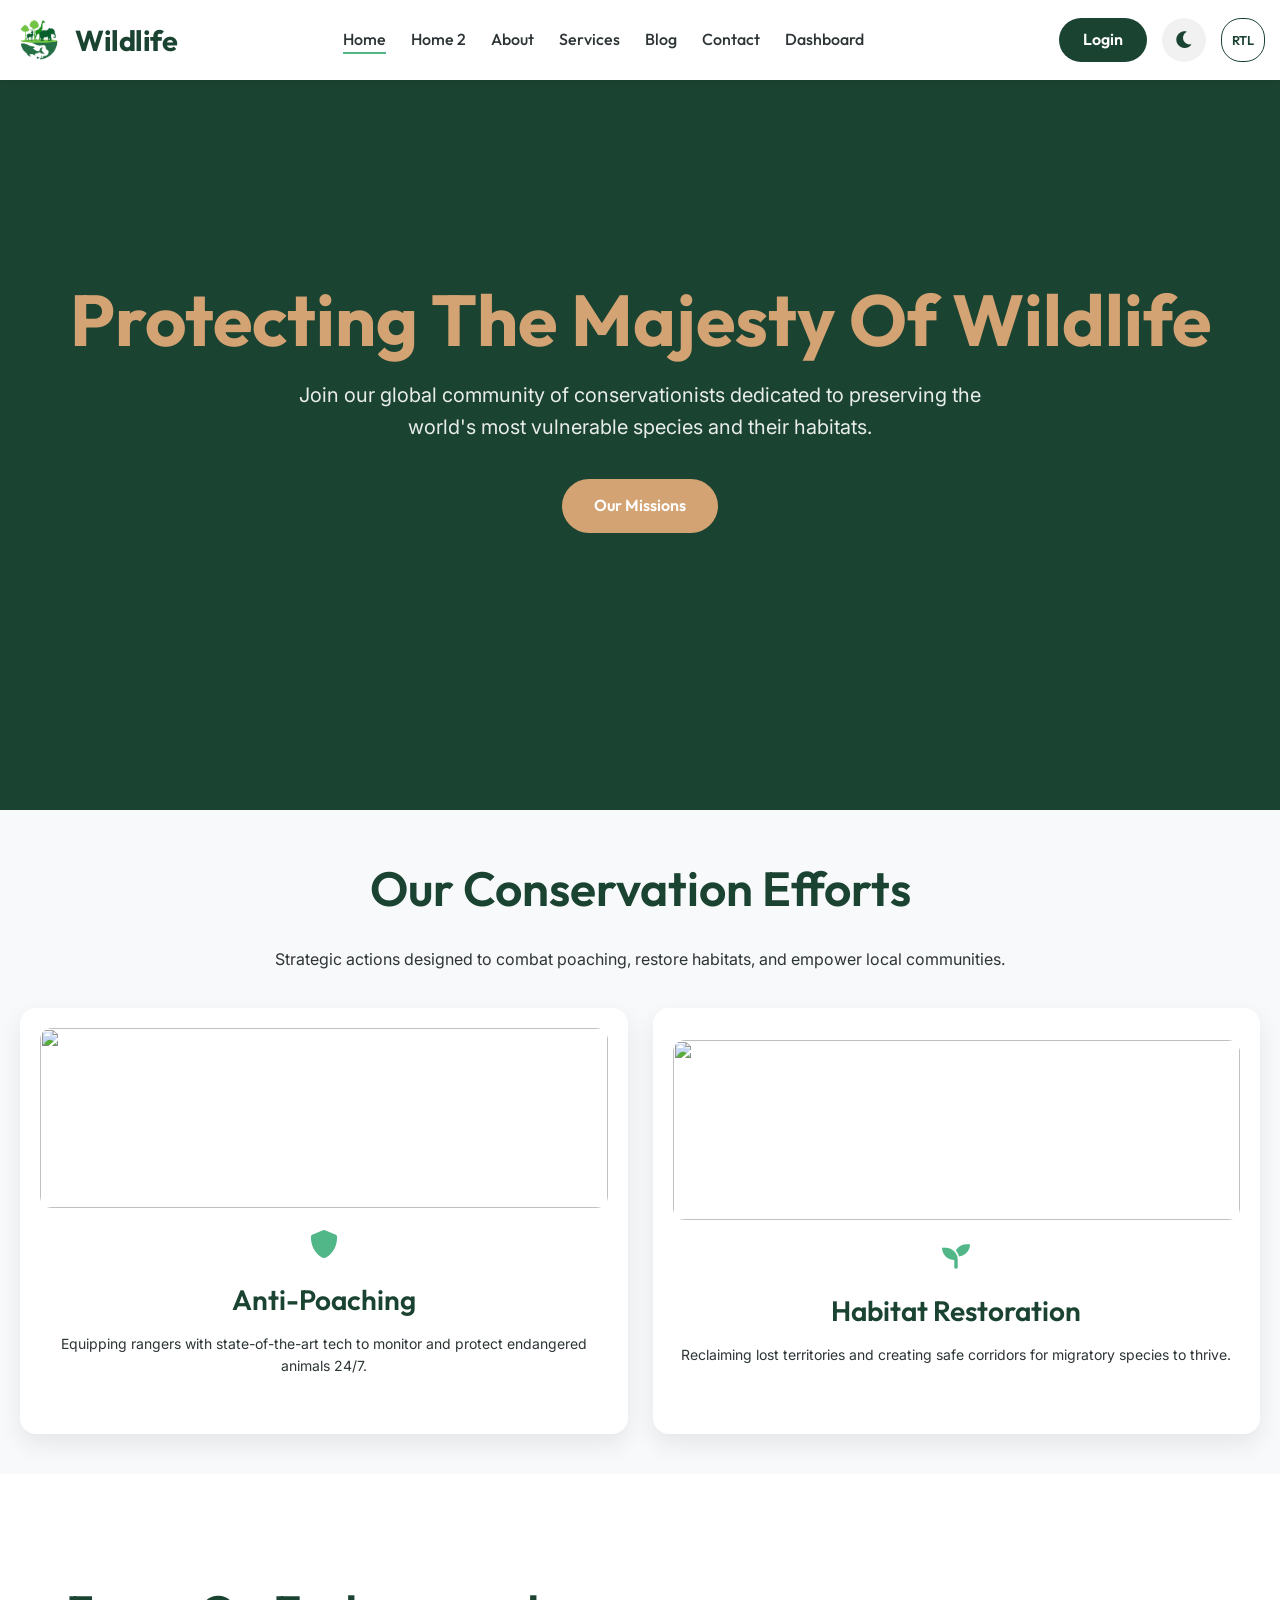
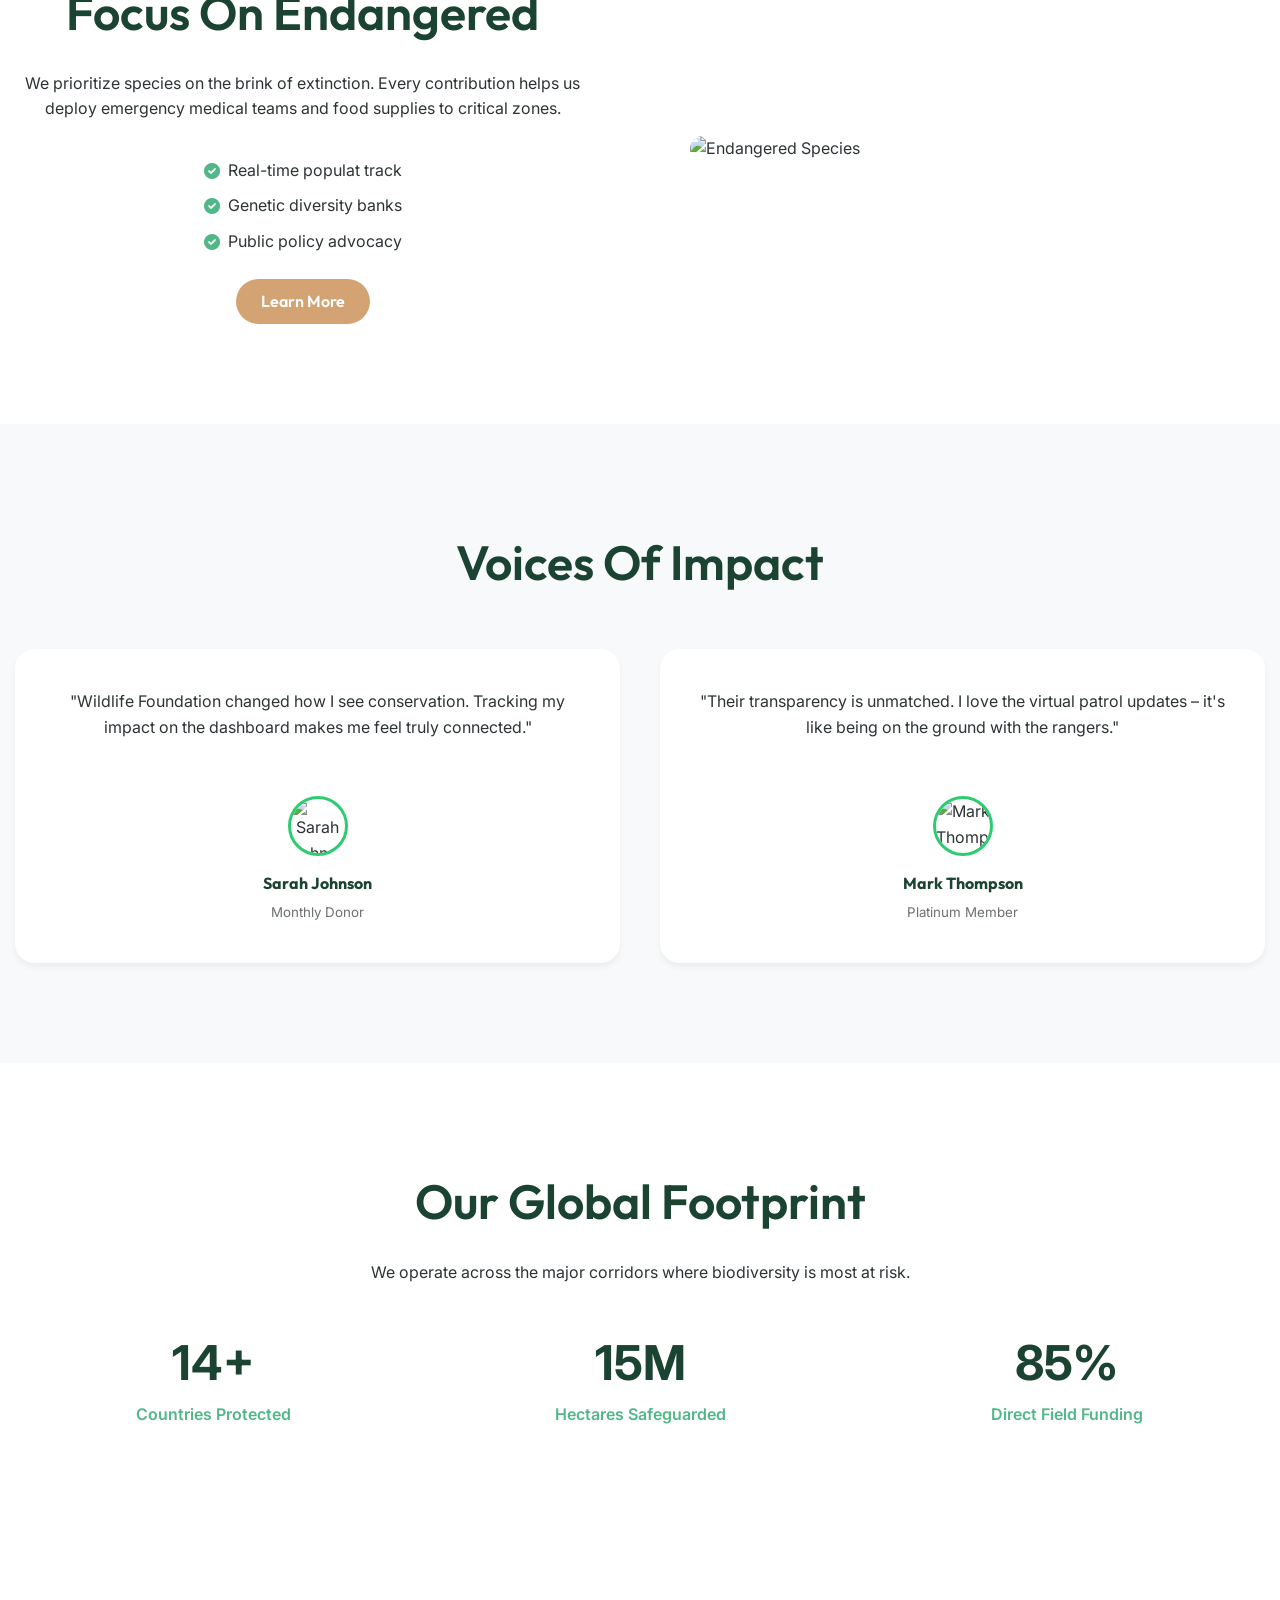
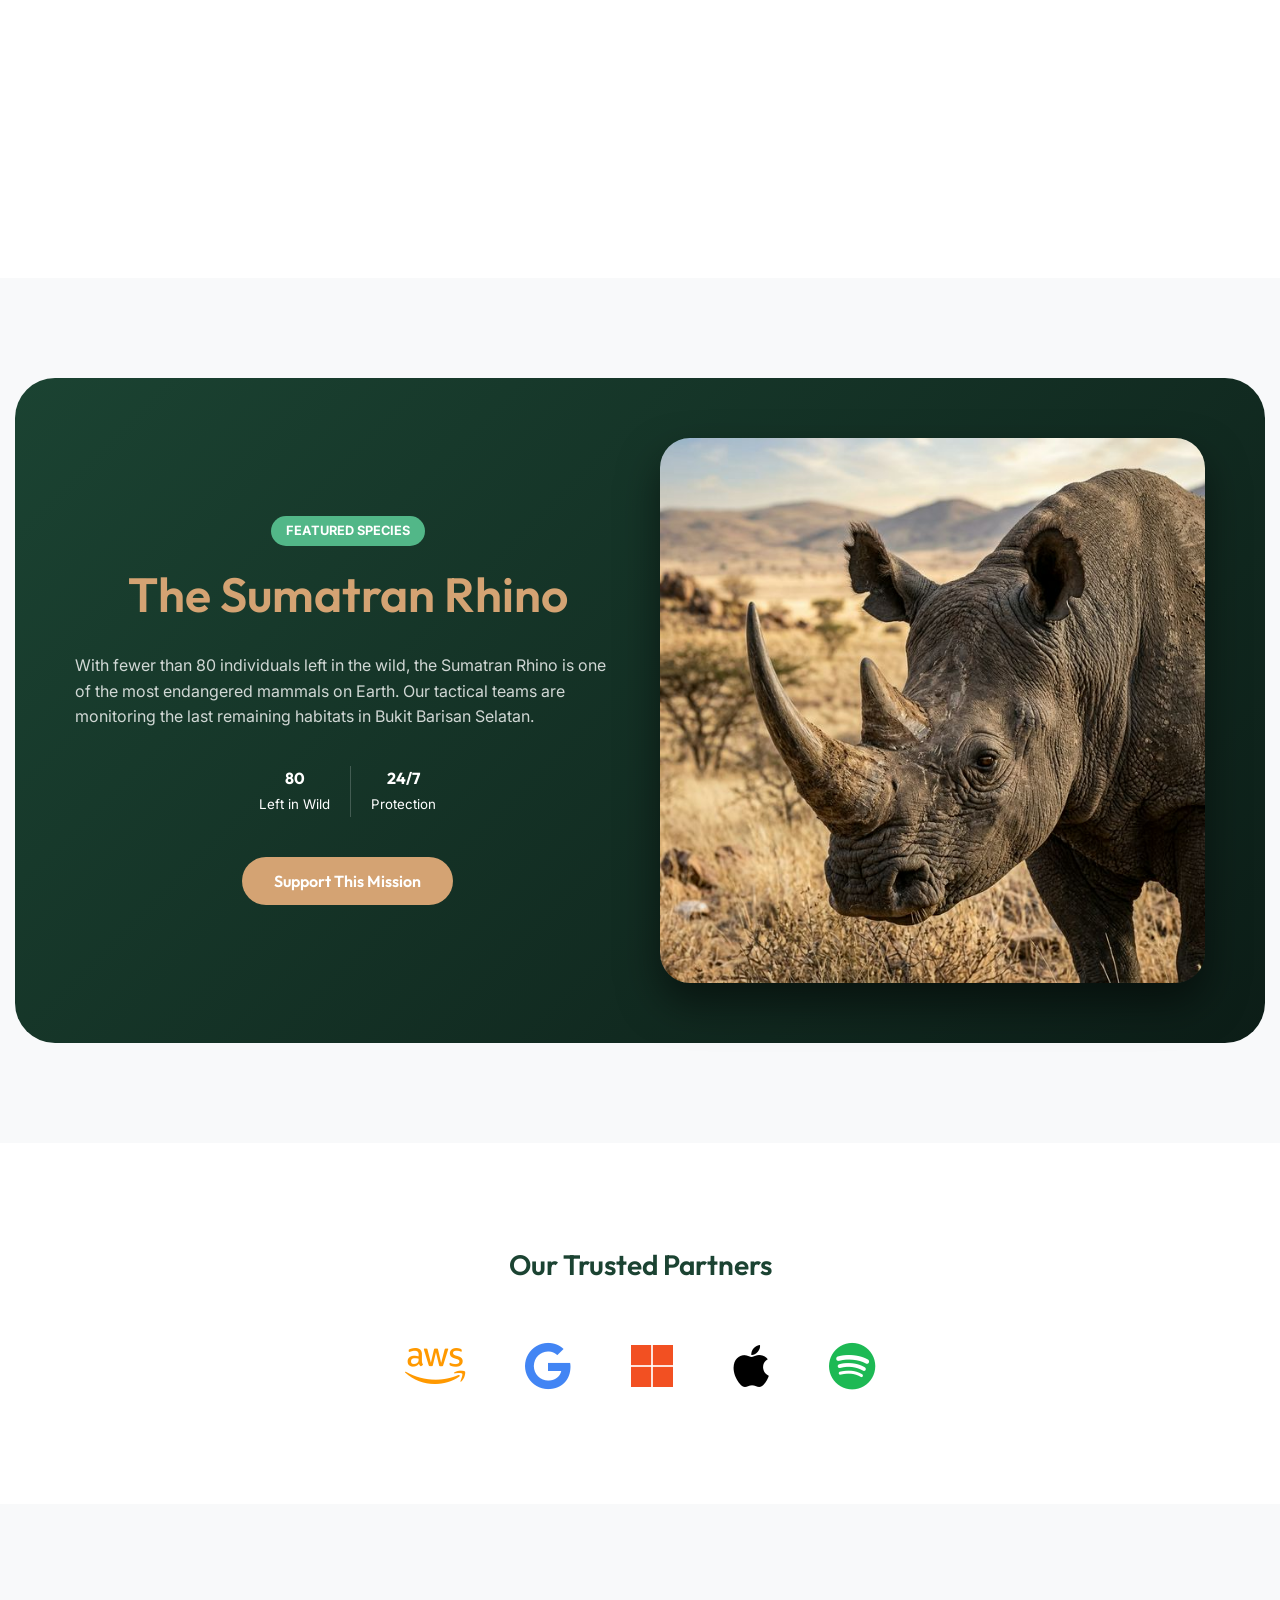
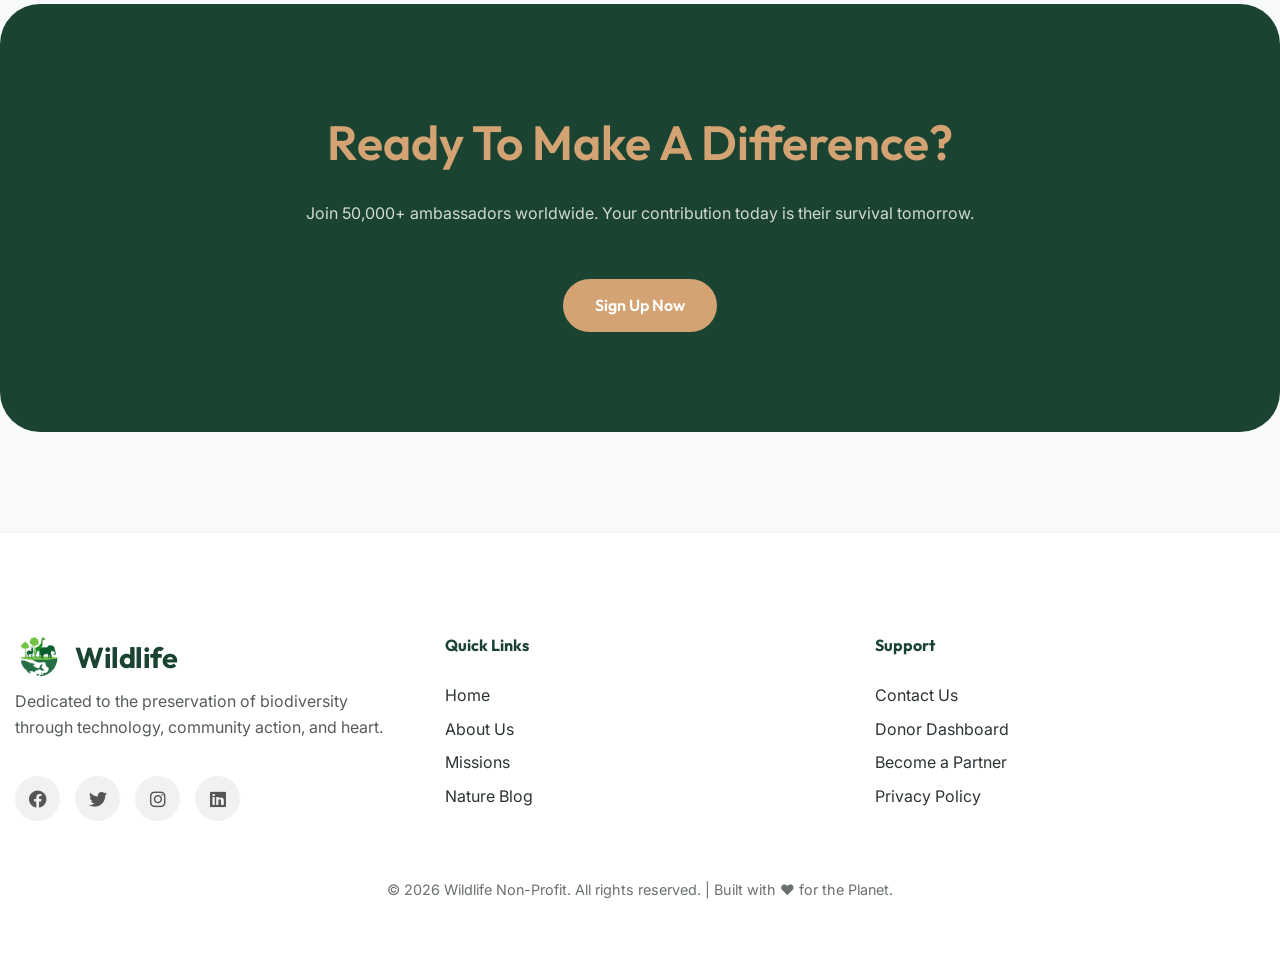
==== commit d21becf0: "U" ====
--- a/pages/index.html
+++ b/pages/index.html
@@ -1,25 +1,29 @@
 <!DOCTYPE html>
 <html lang="en">
+
 <head>
     <link rel="stylesheet" href="https://cdnjs.cloudflare.com/ajax/libs/font-awesome/6.5.0/css/all.min.css">
     <meta charset="UTF-8">
     <meta name="viewport" content="width=device-width, initial-scale=1.0">
     <title>Wildlife - Protect Our Planet's Natural Heritage</title>
-    <meta name="description" content="Join our mission to protect endangered species and their habitats. Track your impact on our donor dashboard and support global conservation.">
-    
+    <meta name="description"
+        content="Join our mission to protect endangered species and their habitats. Track your impact on our donor dashboard and support global conservation.">
+
     <!-- Google Fonts -->
     <link rel="preconnect" href="https://fonts.googleapis.com">
     <link rel="preconnect" href="https://fonts.gstatic.com" crossorigin>
-    <link href="https://fonts.googleapis.com/css2?family=Outfit:wght@300;400;600;700&family=Inter:wght@300;400;500;600&display=swap" rel="stylesheet">
-    
+    <link
+        href="https://fonts.googleapis.com/css2?family=Outfit:wght@300;400;600;700&family=Inter:wght@300;400;500;600&display=swap"
+        rel="stylesheet">
+
     <!-- Icons -->
     <link rel="stylesheet" href="https://cdnjs.cloudflare.com/ajax/libs/font-awesome/6.0.0/css/all.min.css">
-    
+
     <!-- Stylesheets -->
     <link rel="stylesheet" href="../assets/css/style.css">
     <link rel="stylesheet" href="../assets/css/dark-mode.css">
     <link rel="stylesheet" href="../assets/css/rtl.css">
-    
+
     <!-- Favicon -->
     <link rel="icon" type="image/png" href="../assets/images/favicon.png?v=2">
     <link rel="shortcut icon" href="../assets/images/favicon.png?v=2" type="image/png">
@@ -32,9 +36,9 @@
             border-radius: 20px;
             margin-bottom: var(--space-l);
         }
-
     </style>
 </head>
+
 <body class="main-site">
 
     <!-- Navbar -->
@@ -54,7 +58,7 @@
                 <li><a href="contact.html" class="nav-item">Contact</a></li>
                 <li><a href="dashboard.html" class="nav-item">Dashboard</a></li>
             </ul>
-            
+
             <div class="nav-actions">
                 <a href="login.html" class="btn btn-primary login-btn">Login</a>
                 <button class="rtl-toggle-main rtl-toggle">RTL</button>
@@ -72,10 +76,12 @@
 
     <!-- Hero Section -->
     <section class="hero-section">
-        <img src="https://www.shutterstock.com/image-photo/ing-lion-cub-wildlife-animals-600nw-2597617703.jpg" alt="Wildlife Majesty" class="hero-image">
+        <img src="https://www.shutterstock.com/image-photo/ing-lion-cub-wildlife-animals-600nw-2597617703.jpg"
+            alt="Wildlife Majesty" class="hero-image">
         <div class="container hero-content">
             <h1>Protecting the Majesty of Wildlife</h1>
-            <p>Join our global community of conservationists dedicated to preserving the world's most vulnerable species and their habitats.</p>
+            <p>Join our global community of conservationists dedicated to preserving the world's most vulnerable species
+                and their habitats.</p>
             <div class="hero-btns">
                 <a href="services.html" class="btn btn-secondary">Our Missions</a>
             </div>
@@ -84,111 +90,116 @@
 
     <!-- Services Section -->
     <section class="container reveal" style="text-align:center; padding:40px 20px;">
-    
-    <h2 class="section-title">Our Conservation Efforts</h2>
-    <p class="section-subtitle">
-        Strategic actions designed to combat poaching, restore habitats, and empower local communities.
-    </p>
-
-    <div class="cards-grid" 
-         style="display:grid; grid-template-columns:repeat(auto-fit,minmax(280px,1fr)); gap:25px; margin-top:30px;">
-
-        <!-- 1 -->
-        <div class="card" 
-             style="border-radius:16px; padding:20px; box-shadow:0 10px 25px rgba(0,0,0,0.08);">
-
-            <div style="width:100%; height:180px; overflow:hidden; border-radius:12px; margin-bottom:15px;">
-                <img src="https://images.unsplash.com/photo-1546182990-dffeafbe841d" 
-                     style="width:100%; height:100%; object-fit:cover;">
-            </div>
-
-            <div class="card-icon" style="font-size:28px; margin-bottom:10px;">
-                <i class="fas fa-shield-alt"></i>
-            </div>
-
-            <h3 style="margin-bottom:10px;">Anti-Poaching</h3>
-            <p style="font-size:14px;">
-                Equipping rangers with state-of-the-art tech to monitor and protect endangered animals 24/7.
-            </p>
-        </div>
-
-        <!-- 2 -->
-        <div class="card" 
-             style="border-radius:16px; padding:20px; box-shadow:0 10px 25px rgba(0,0,0,0.08);">
-
-            <div style="width:100%; height:180px; overflow:hidden; border-radius:12px; margin-bottom:15px;">
-                <img src="https://images.unsplash.com/photo-1508780709619-79562169bc64" 
-                     style="width:100%; height:100%; object-fit:cover;">
-            </div>
-
-            <div class="card-icon" style="font-size:28px; margin-bottom:10px;">
-                <i class="fas fa-seedling"></i>
-            </div>
-
-            <h3 style="margin-bottom:10px;">Habitat Restoration</h3>
-            <p style="font-size:14px;">
-                Reclaiming lost territories and creating safe corridors for migratory species to thrive.
-            </p>
-        </div>
-
-    </div>
-
-</section>
+
+        <h2 class="section-title">Our Conservation Efforts</h2>
+        <p class="section-subtitle">
+            Strategic actions designed to combat poaching, restore habitats, and empower local communities.
+        </p>
+
+        <div class="cards-grid"
+            style="display:grid; grid-template-columns:repeat(auto-fit,minmax(280px,1fr)); gap:25px; margin-top:30px;">
+
+            <!-- 1 -->
+            <div class="card" style="border-radius:16px; padding:20px; box-shadow:0 10px 25px rgba(0,0,0,0.08);">
+
+                <div style="width:100%; height:180px; overflow:hidden; border-radius:12px; margin-bottom:15px;">
+                    <img src="https://images.unsplash.com/photo-1546182990-dffeafbe841d"
+                        style="width:100%; height:100%; object-fit:cover;">
+                </div>
+
+                <div class="card-icon" style="font-size:28px; margin-bottom:10px;">
+                    <i class="fas fa-shield-alt"></i>
+                </div>
+
+                <h3 style="margin-bottom:10px;">Anti-Poaching</h3>
+                <p style="font-size:14px;">
+                    Equipping rangers with state-of-the-art tech to monitor and protect endangered animals 24/7.
+                </p>
+            </div>
+
+            <!-- 2 -->
+            <div class="card" style="border-radius:16px; padding:20px; box-shadow:0 10px 25px rgba(0,0,0,0.08);">
+
+                <div style="width:100%; height:180px; overflow:hidden; border-radius:12px; margin-bottom:15px;">
+                    <img src="https://images.unsplash.com/photo-1508780709619-79562169bc64"
+                        style="width:100%; height:100%; object-fit:cover;">
+                </div>
+
+                <div class="card-icon" style="font-size:28px; margin-bottom:10px;">
+                    <i class="fas fa-seedling"></i>
+                </div>
+
+                <h3 style="margin-bottom:10px;">Habitat Restoration</h3>
+                <p style="font-size:14px;">
+                    Reclaiming lost territories and creating safe corridors for migratory species to thrive.
+                </p>
+            </div>
+
+        </div>
+
+    </section>
 
     <!-- Highlights Section -->
     <section style="background-color: var(--white);" class="reveal">
         <div class="container">
-            <div style="display: grid; grid-template-columns: repeat(auto-fit, minmax(350px, 1fr)); gap: var(--space-xxl); align-items: center;">
+            <div
+                style="display: grid; grid-template-columns: repeat(auto-fit, minmax(350px, 1fr)); gap: var(--space-xxl); align-items: center;">
                 <div class="text-start">
                     <h2>Focus on Endangered</h2>
-                    <p style="text-align: center;">We prioritize species on the brink of extinction. Every contribution helps us deploy emergency medical teams and food supplies to critical zones.</p>
+                    <p style="text-align: center;">We prioritize species on the brink of extinction. Every contribution
+                        helps us deploy emergency medical teams and food supplies to critical zones.</p>
                     <ul style="text-align: left; margin-bottom: var(--space-l);">
-                        <li><i class="fas fa-check-circle" style="color: var(--accent-color);"></i> Real-time populat track</li>
-                        <li><i class="fas fa-check-circle" style="color: var(--accent-color);"></i> Genetic diversity banks</li>
-                        <li><i class="fas fa-check-circle" style="color: var(--accent-color);"></i> Public policy advocacy</li>
+                        <li><i class="fas fa-check-circle" style="color: var(--accent-color);"></i> Real-time populat
+                            track</li>
+                        <li><i class="fas fa-check-circle" style="color: var(--accent-color);"></i> Genetic diversity
+                            banks</li>
+                        <li><i class="fas fa-check-circle" style="color: var(--accent-color);"></i> Public policy
+                            advocacy</li>
                     </ul>
                     <a href="services.html" class="btn btn-secondary">Learn More</a>
                 </div>
-                <div
-                    class="img-box">
-    <img src="https://meclarkeconsulting.com/wp-content/uploads/2021/06/unicorn_2.jpeg"
-         alt="Endangered Species"></div>
+                <div class="img-box">
+                    <img src="https://meclarkeconsulting.com/wp-content/uploads/2021/06/unicorn_2.jpeg"
+                        alt="Endangered Species">
+                </div>
             </div>
         </div>
     </section>
 
     <!-- Testimonials -->
     <section class="container reveal">
-    <h2>Voices of Impact</h2>
-
-    <div class="cards-grid">
-        <!-- Card 1 -->
-        <div class="card">
-            <p>
-                "Wildlife Foundation changed how I see conservation. Tracking my impact on the dashboard makes me feel truly connected."
-            </p>
-
-            <div class="user-info">
-                <img src="https://randomuser.me/api/portraits/women/44.jpg" alt="Sarah Johnson">
-                <h4>Sarah Johnson</h4>
-                <small>Monthly Donor</small>
-            </div>
-        </div>
-
-        <!-- Card 2 -->
-        <div class="card">
-            <p>
-                "Their transparency is unmatched. I love the virtual patrol updates – it's like being on the ground with the rangers."
-            </p>
-
-            <div class="user-info">
-                <img src="https://randomuser.me/api/portraits/men/32.jpg" alt="Mark Thompson">
-                <h4>Mark Thompson</h4>
-                <small>Platinum Member</small>
-            </div>
-        </div>
-    </div>
-</section>
+        <h2>Voices of Impact</h2>
+
+        <div class="cards-grid">
+            <!-- Card 1 -->
+            <div class="card">
+                <p>
+                    "Wildlife Foundation changed how I see conservation. Tracking my impact on the dashboard makes me
+                    feel truly connected."
+                </p>
+
+                <div class="user-info">
+                    <img src="https://randomuser.me/api/portraits/women/44.jpg" alt="Sarah Johnson">
+                    <h4>Sarah Johnson</h4>
+                    <small>Monthly Donor</small>
+                </div>
+            </div>
+
+            <!-- Card 2 -->
+            <div class="card">
+                <p>
+                    "Their transparency is unmatched. I love the virtual patrol updates – it's like being on the ground
+                    with the rangers."
+                </p>
+
+                <div class="user-info">
+                    <img src="https://randomuser.me/api/portraits/men/32.jpg" alt="Mark Thompson">
+                    <h4>Mark Thompson</h4>
+                    <small>Platinum Member</small>
+                </div>
+            </div>
+        </div>
+    </section>
 
     <!-- EXTRA SECTION 1: GLOBAL IMPACT MAP -->
     <section style="background-color: var(--white);" class="reveal">
@@ -210,63 +221,66 @@
                 </div>
             </div>
             <div style="margin-top: 50px; border-radius: 30px; overflow: hidden; height: 300px;">
-    <iframe 
-        src="https://www.google.com/maps?q=0,0&z=2&output=embed"
-        width="100%" 
-        height="100%" 
-        style="border:0;" 
-        allowfullscreen="" 
-        loading="lazy">
-    </iframe>
-</div>
+                <iframe src="https://www.google.com/maps?q=0,0&z=2&output=embed" width="100%" height="100%"
+                    style="border:0;" allowfullscreen="" loading="lazy">
+                </iframe>
+            </div>
         </div>
     </section>
 
     <!-- EXTRA SECTION 2: SPECIES OF THE MONTH -->
-        <section class="container reveal">
-            <div class="species-highlight">
-                <div class="species-info">
-                    <span style="background: var(--accent-color); padding: 5px 15px; border-radius: 20px; font-size: 0.8rem; font-weight: 700; text-transform: uppercase;">Featured Species</span>
-                    <h2>The Sumatran Rhino</h2>
-                    <p>With fewer than 80 individuals left in the wild, the Sumatran Rhino is one of the most endangered mammals on Earth. Our tactical teams are monitoring the last remaining habitats in Bukit Barisan Selatan.</p>
-                    <div style="display: flex; gap: 20px; margin-top: 30px; justify-content: center;">
-                        <div style="text-align: center; border-right: 1px solid rgba(255,255,255,0.2); padding-right: 20px;">
-                            <h4 style="color: white; margin: 0;">80</h4>
-                            <small>Left in Wild</small>
-                        </div>
-                        <div style="text-align: center;">
-                            <h4 style="color: white; margin: 0;">24/7</h4>
-                            <small>Protection</small>
-                        </div>
+    <section class="container reveal">
+        <div class="species-highlight">
+            <div class="species-info">
+                <span
+                    style="background: var(--accent-color); padding: 5px 15px; border-radius: 20px; font-size: 0.8rem; font-weight: 700; text-transform: uppercase;">Featured
+                    Species</span>
+                <h2>The Sumatran Rhino</h2>
+                <p>With fewer than 80 individuals left in the wild, the Sumatran Rhino is one of the most endangered
+                    mammals on Earth. Our tactical teams are monitoring the last remaining habitats in Bukit Barisan
+                    Selatan.</p>
+                <div style="display: flex; gap: 20px; margin-top: 30px; justify-content: center;">
+                    <div
+                        style="text-align: center; border-right: 1px solid rgba(255,255,255,0.2); padding-right: 20px;">
+                        <h4 style="color: white; margin: 0;">80</h4>
+                        <small>Left in Wild</small>
                     </div>
-                    <button class="btn btn-secondary" style="margin-top: 40px;">Support This Mission</button>
-                </div>
-                <div>
-                    <img src="../assets/images/endangered.png" alt="Rhino" style="width: 100%; border-radius: 30px; box-shadow: 0 20px 40px rgba(0,0,0,0.5);">
-                </div>
-            </div>
-        </section>
+                    <div style="text-align: center;">
+                        <h4 style="color: white; margin: 0;">24/7</h4>
+                        <small>Protection</small>
+                    </div>
+                </div>
+                <button class="btn btn-secondary" style="margin-top: 40px;">Support This Mission</button>
+            </div>
+            <div>
+                <img src="../assets/images/endangered.png" alt="Rhino"
+                    style="width: 100%; border-radius: 30px; box-shadow: 0 20px 40px rgba(0,0,0,0.5);">
+            </div>
+        </div>
+    </section>
 
     <!-- EXTRA SECTION 3: PARTNERS & AMBASSADORS -->
     <section style="background-color: var(--white);" class="reveal">
-    <div class="container text-center">
-        <h3 class="partners-title">Our Trusted Partners</h3>
-
-        <div class="partners">
-            <i class="fab fa-aws"></i>
-            <i class="fab fa-google"></i>
-            <i class="fab fa-microsoft"></i>
-            <i class="fab fa-apple"></i>
-            <i class="fab fa-spotify"></i>
-        </div>
-    </div>
-</section>
+        <div class="container text-center">
+            <h3 class="partners-title">Our Trusted Partners</h3>
+
+            <div class="partners">
+                <i class="fab fa-aws"></i>
+                <i class="fab fa-google"></i>
+                <i class="fab fa-microsoft"></i>
+                <i class="fab fa-apple"></i>
+                <i class="fab fa-spotify"></i>
+            </div>
+        </div>
+    </section>
 
     <!-- CTA -->
     <section class="container reveal" style="padding: var(--space-xxl) 0;">
-        <div style="background: var(--primary-color); padding: var(--space-xxl); border-radius: 40px; color: var(--white); text-align: center;">
+        <div
+            style="background: var(--primary-color); padding: var(--space-xxl); border-radius: 40px; color: var(--white); text-align: center;">
             <h2 style="color: var(--secondary-color);">Ready to make a difference?</h2>
-            <p style="color: rgba(255,255,255,0.8);">Join 50,000+ ambassadors worldwide. Your contribution today is their survival tomorrow.</p>
+            <p style="color: rgba(255,255,255,0.8);">Join 50,000+ ambassadors worldwide. Your contribution today is
+                their survival tomorrow.</p>
             <a href="register.html" class="btn btn-secondary" style="margin-top: var(--space-m);">Sign Up Now</a>
         </div>
     </section>
@@ -280,9 +294,10 @@
                         <img src="../assets/images/favicon.png" alt="Wildlife" class="brand-logo">
                         <span class="brand-text">Wildlife</span>
                     </a>
-<p class="footer-desc">
-    Dedicated to the preservation of biodiversity through technology, community action, and heart.
-</p>                    <div class="social-links">
+                    <p class="footer-desc">
+                        Dedicated to the preservation of biodiversity through technology, community action, and heart.
+                    </p>
+                    <div class="social-links">
                         <a href="#"><i class="fab fa-facebook"></i></a>
                         <a href="#"><i class="fab fa-twitter"></i></a>
                         <a href="#"><i class="fab fa-instagram"></i></a>
@@ -317,8 +332,7 @@
     <!-- Scripts -->
     <script src="../assets/js/main.js"></script>
     <!-- Back to Top Button -->
-<button id="backToTopBtn"
-    style="
+    <button id="backToTopBtn" style="
         position: fixed;
         bottom: 30px;
         right: 30px;
@@ -332,31 +346,31 @@
         cursor: pointer;
         box-shadow: 0 5px 15px rgba(0,0,0,0.3);
         z-index: 999;
-    "
-    onclick="scrollToTop()">
-    ↑
-</button>
-
-<script>
-    const btn = document.getElementById("backToTopBtn");
-
-    // Show button on scroll
-    window.onscroll = function () {
-        if (document.body.scrollTop > 200 || document.documentElement.scrollTop > 200) {
-            btn.style.display = "block";
-        } else {
-            btn.style.display = "none";
+    " onclick="scrollToTop()">
+        ↑
+    </button>
+
+    <script>
+        const btn = document.getElementById("backToTopBtn");
+
+        // Show button on scroll
+        window.onscroll = function () {
+            if (document.body.scrollTop > 200 || document.documentElement.scrollTop > 200) {
+                btn.style.display = "block";
+            } else {
+                btn.style.display = "none";
+            }
+        };
+
+        // Scroll to top smoothly
+        function scrollToTop() {
+            window.scrollTo({
+                top: 0,
+                behavior: "smooth"
+            });
         }
-    };
-
-    // Scroll to top smoothly
-    function scrollToTop() {
-        window.scrollTo({
-            top: 0,
-            behavior: "smooth"
-        });
-    }
-    
-</script>
+
+    </script>
 </body>
-</html>
+
+</html>
--- a/assets/css/style.css
+++ b/assets/css/style.css
@@ -106,7 +106,7 @@
 .container {
     max-width: var(--container-width);
     margin: 0 auto;
-    padding: 0 var(--space-l);
+    padding: 0 40px;
 }
 
 section {
@@ -677,7 +677,7 @@
 }
 
 @media (max-width: 360px) {
-    .container { padding: 0 var(--space-m); }
+    .container { padding: 0 20px; }
     h1 { font-size: 2rem; }
 }
 /* --- Responsive Grid & Layout Fixes --- */
@@ -1658,77 +1658,184 @@
     opacity: 0.7;
 }
 
-/* --- Hero 3D Text Effects --- */
+/* --- Hero Text Animation --- */
 .hero-content h1, 
 .hero-content p {
-    perspective: 1000px;
+    perspective: 1200px;
+}
+
+/* Slide-up + fade-in entrance keyframes */
+@keyframes heroWordEnter {
+    0% {
+        opacity: 0;
+        transform: translateY(30px) rotateX(-20deg) scale(0.9);
+        filter: blur(4px);
+    }
+    60% {
+        opacity: 1;
+        transform: translateY(-4px) rotateX(4deg) scale(1.02);
+        filter: blur(0px);
+    }
+    100% {
+        opacity: 1;
+        transform: translateY(0) rotateX(0deg) scale(1);
+        filter: blur(0px);
+    }
+}
+
+/* Green shimmer sweep keyframes */
+@keyframes greenShimmer {
+    0% { background-position: -200% center; }
+    100% { background-position: 200% center; }
+}
+
+/* Gentle float after entrance */
+@keyframes heroFloat {
+    0%, 100% { transform: translateY(0) rotateX(0deg); }
+    40% { transform: translateY(-6px) rotateX(3deg); }
+    70% { transform: translateY(-3px) rotateX(-2deg); }
 }
 
 .hero-3d-word {
     display: inline-block;
     position: relative;
-    transition: transform 0.2s cubic-bezier(0.175, 0.885, 0.32, 1.275);
     transform-style: preserve-3d;
     cursor: default;
-    margin: 0 4px; /* Space between words */
-}
-
-/* Base 3D State */
+    margin: 0 3px;
+    opacity: 0;
+    animation: heroWordEnter 0.7s cubic-bezier(0.22, 1, 0.36, 1) forwards;
+    animation-delay: var(--delay);
+}
+
+/* After entrance, switch to gentle float */
+.hero-3d-word.animated {
+    animation:
+        heroWordEnter 0.7s cubic-bezier(0.22, 1, 0.36, 1) forwards,
+        heroFloat 5s ease-in-out calc(var(--delay) + 0.7s) infinite;
+}
+
+/* Inner span — green shimmer on text */
 .hero-3d-word span {
     display: inline-block;
     color: inherit;
-    text-shadow: 
-        1px 1px 0 rgba(0,0,0,0.2),
-        2px 2px 0 rgba(0,0,0,0.2),
-        3px 3px 0 rgba(0,0,0,0.2),
-        4px 4px 0 rgba(0,0,0,0.2),
-        5px 5px 15px rgba(0,0,0,0.4);
-    transition: var(--transition);
-}
-
-/* Organic Floating Animation (Swaying like leaves/grass) */
-@keyframes wordFloat {
-    0%, 100% { transform: translateY(0) rotateX(0deg) rotateZ(0deg) scale(1); }
-    25% { transform: translateY(-15px) rotateX(12deg) rotateZ(3deg) scale(1.03); }
-    50% { transform: translateY(-5px) rotateX(5deg) rotateZ(-2deg) scale(0.97); }
-    75% { transform: translateY(-12px) rotateX(-8deg) rotateZ(1deg) scale(1.01); }
-}
-
-.hero-3d-word.animated {
-    animation: wordFloat 4s ease-in-out infinite;
-    animation-delay: var(--delay);
-}
-
-/* Interaction */
+    background: linear-gradient(
+        90deg,
+        #ffffff 0%,
+        #52B788 30%,
+        #D4A373 50%,
+        #52B788 70%,
+        #ffffff 100%
+    );
+    background-size: 300% auto;
+    -webkit-background-clip: text;
+    -webkit-text-fill-color: transparent;
+    background-clip: text;
+    animation: greenShimmer 4s linear calc(var(--delay) + 1s) infinite;
+    text-shadow: none;
+    transition: all 0.3s ease;
+}
+
+/* Hover: pop + glow */
 .hero-3d-word:hover {
-    transform: translateZ(50px) scale(1.1);
+    transform: translateY(-4px) scale(1.08);
+    transition: transform 0.25s cubic-bezier(0.22, 1, 0.36, 1);
 }
 
 .hero-3d-word:hover span {
-    color: var(--accent-color);
-    text-shadow: 
-        0 1px 0 #52b788,
-        0 2px 0 #52b788,
-        0 3px 0 #46a578,
-        0 4px 0 #3b9068,
-        0 5px 10px rgba(82, 183, 136, 0.5);
-}
-
-/* Wildlife Related Glow */
+    background: linear-gradient(90deg, #52B788, #76D9A8, #52B788);
+    background-size: 200% auto;
+    -webkit-background-clip: text;
+    background-clip: text;
+    -webkit-text-fill-color: transparent;
+    filter: drop-shadow(0 0 8px rgba(82, 183, 136, 0.7));
+    animation: greenShimmer 1.5s linear infinite;
+}
+
+/* Glow halo on hover */
 .hero-3d-word::after {
     content: '';
     position: absolute;
     top: 50%;
     left: 50%;
-    width: 120%;
-    height: 120%;
-    background: radial-gradient(circle, rgba(82, 183, 136, 0.2) 0%, transparent 70%);
-    transform: translate(-50%, -50%) translateZ(-1px);
+    width: 100%;
+    height: 100%;
+    background: radial-gradient(ellipse, rgba(82, 183, 136, 0.35) 0%, transparent 70%);
+    transform: translate(-50%, -50%);
     opacity: 0;
-    transition: opacity 0.5s;
+    transition: opacity 0.4s;
     pointer-events: none;
+    border-radius: 8px;
 }
 
 .hero-3d-word:hover::after {
     opacity: 1;
 }
+
+/* Header Desktop Alignment Fix for 1024px and 1440px */
+@media (min-width: 1024px) {
+    .nav-actions {
+        display: flex;
+        align-items: center;
+    }
+    
+    .nav-actions .login-btn,
+    .nav-actions .rtl-toggle-main,
+    .nav-actions .theme-toggle {
+        height: 44px !important;
+        display: inline-flex;
+        align-items: center;
+        justify-content: center;
+        margin: 0;
+        box-sizing: border-box;
+        vertical-align: middle;
+    }
+    
+    .nav-actions .theme-toggle {
+        width: 44px !important;
+        padding: 0 !important;
+    }
+}
+
+/* About Page - The Heart of the Savanna */
+.savanna-grid {
+    grid-auto-rows: 1fr;
+}
+
+.savanna-img, .savanna-card {
+    height: 100% !important;
+    min-height: 250px;
+}
+
+.savanna-img {
+    width: 100%;
+    border-radius: 20px;
+    object-fit: cover;
+}
+
+@media (min-width: 1024px) {
+    section.about-heart-section {
+        padding-top: 40px !important;
+        padding-bottom: 40px !important;
+    }
+    .about-heart-section p {
+        margin-bottom: 20px;
+    }
+    .savanna-img, .savanna-card {
+        max-height: 400px;
+        height: 400px !important;
+    }
+    .savanna-grid {
+        grid-template-columns: repeat(2, 1fr) !important;
+    }
+}
+
+@media (min-width: 1440px) {
+    section.about-heart-section {
+        padding-top: 50px !important;
+        padding-bottom: 50px !important;
+    }
+    .savanna-img, .savanna-card {
+        max-height: 500px;
+        height: 500px !important;
+    }
+}
